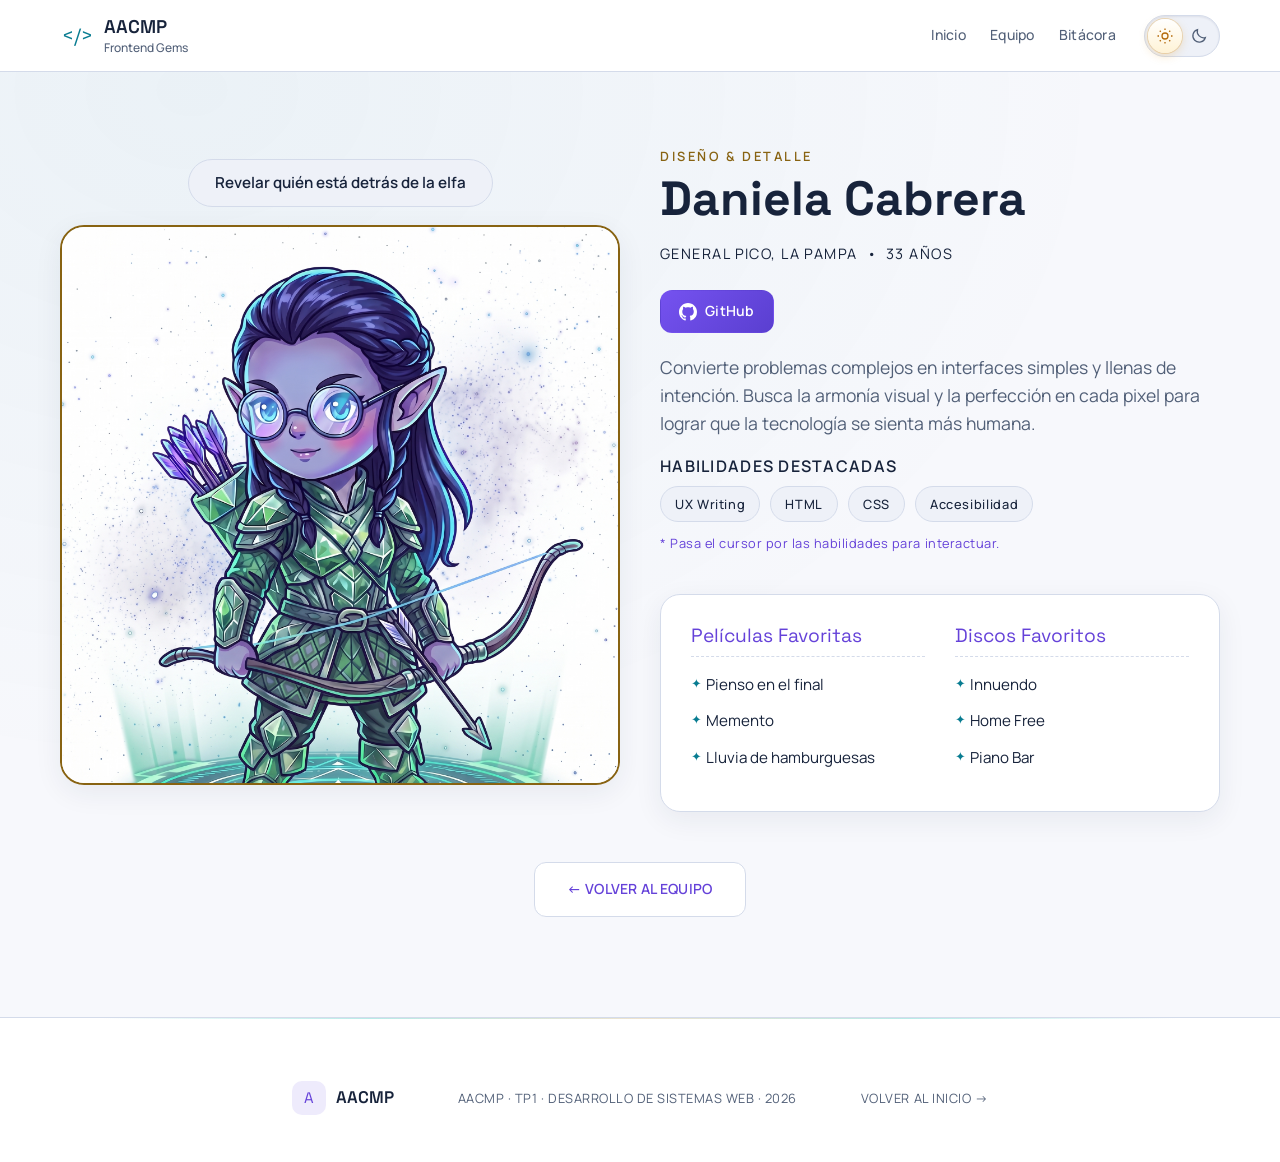
==== daniela.html @ fac73dd3 "Agregado de imágenes para el modo claro y edicion de bitácora" ====
<!doctype html>
<html lang="es">

<head>
  <meta charset="UTF-8">
  <meta name="viewport" content="width=device-width, initial-scale=1.0">
  <meta name="description"
    content="Daniela Cabrera — Diseño &amp; Detalle. Integrante del equipo AACMP. Conocé su perfil, habilidades y trabajos.">
  <title>Daniela Cabrera | Nuestro Equipo</title>
  <link rel="icon" href="img/favicon.svg" type="image/svg+xml">
  <link rel="apple-touch-icon" href="img/apple-touch-icon.png">
  <!-- Google Fonts: Playfair Display (Heading) + Inter (Body/Label) -->
  <link rel="preconnect" href="https://fonts.googleapis.com">
  <link rel="preconnect" href="https://fonts.gstatic.com" crossorigin>
  <link
    href="https://fonts.googleapis.com/css2?family=Manrope:wght@400;500;600;700&family=Space+Grotesk:wght@400;500;600;700&display=swap"
    rel="stylesheet">
  <script src="js/theme.js"></script>
  <link rel="stylesheet" href="css/styles.css">
  <link rel="stylesheet" href="css/guild.css">
  <link rel="stylesheet" href="css/hechizo.css">
</head>

<body data-member="daniela">


  <header class="site-header">
    <a class="brand" href="index.html" aria-label="AACMP, inicio">
      <span class="brand-mark" aria-hidden="true">&lt;/&gt;</span>
      <span class="brand-name">AACMP<small>Frontend Gems</small></span>
    </a>
    <button class="menu-button" type="button" aria-expanded="false" aria-controls="main-nav">
      <span></span><span></span><span></span>
      <span class="sr-only">Abrir menú</span>
    </button>
    <nav id="main-nav" class="main-nav" aria-label="Navegación principal">
      <a href="index.html">Inicio </a>
      <a href="index.html#equipo">Equipo </a>
      <a href="pages/bitacora.html">Bitácora </a>
    </nav>
    <button class="theme-toggle" type="button" aria-label="Modo oscuro" aria-pressed="false"
      title="Cambiar tema claro / oscuro" hidden>
      <span class="theme-thumb" aria-hidden="true"></span>
      <svg class="theme-sun" viewBox="0 0 24 24" fill="none" stroke="currentColor" stroke-width="1.7"
        aria-hidden="true">
        <circle cx="12" cy="12" r="4" />
        <path d="M12 2v2m0 16v2M2 12h2m16 0h2M5 5l1.4 1.4m11.2 11.2L19 19M5 19l1.4-1.4M17.6 6.4L19 5" />
      </svg>
      <svg class="theme-moon" viewBox="0 0 24 24" fill="none" stroke="currentColor" stroke-width="1.7"
        aria-hidden="true">
        <path d="M20.5 14A8.5 8.5 0 0 1 10 3.5 8.5 8.5 0 1 0 20.5 14Z" />
      </svg>
    </button>
  </header>

  <main class="section-shell">
    <div class="section-inner">

      <section class="profile-hero">
        <div class="profile-media">
          <!-- Respaldo si hiciera falta volver atrás: data-real="img/gema-daniela.svg" -->
          <button class="reveal-button" type="button" aria-pressed="false" data-real="img/daniela-real.jpg"
            data-alt-real="Foto de perfil de Daniela Cabrera" data-volver="Volver a la elfa"
            data-acorde="440.00,523.25,659.25,880.00">
            <span class="reveal-text">Revelar<span class="reveal-largo"> quién está detrás de la elfa</span></span>
          </button>
          <div class="profile-img-container" id="profile-img">
            <img src="img/daniela.jpg" data-src-light="img/daniela.jpg" data-src-dark="img/danielaDark.jpg"
              alt="Avatar ilustrado de Daniela Cabrera">
          </div>
        </div>

        <div class="profile-details">
          <div class="profile-header">
            <p class="profile-role-label">Diseño &amp; detalle</p>
            <h1>Daniela Cabrera</h1>
            <p class="profile-meta"> General Pico, La Pampa &nbsp;•&nbsp; 33 años</p>
            <a href="https://github.com/Dancay5071" target="_blank" rel="noopener noreferrer" class="btn-github"
              id="github-daniela" aria-label="GitHub de Daniela Cabrera">
              <svg viewBox="0 0 24 24" width="18" height="18" fill="currentColor" aria-hidden="true">
                <path
                  d="M12 0C5.37 0 0 5.37 0 12c0 5.31 3.435 9.795 8.205 11.385.6.105.825-.255.825-.57 0-.285-.015-1.23-.015-2.235-3.015.555-3.795-.735-4.035-1.41-.135-.345-.72-1.41-1.23-1.695-.42-.225-1.02-.78-.015-.795.945-.015 1.62.87 1.845 1.23 1.08 1.815 2.805 1.305 3.495.99.105-.78.42-1.305.765-1.605-2.67-.3-5.46-1.335-5.46-5.925 0-1.305.465-2.385 1.23-3.225-.12-.3-.54-1.53.12-3.18 0 0 1.005-.315 3.3 1.23.96-.27 1.98-.405 3-.405s2.04.135 3 .405c2.295-1.56 3.3-1.23 3.3-1.23.66 1.65.24 2.88.12 3.18.765.84 1.23 1.905 1.23 3.225 0 4.605-2.805 5.625-5.475 5.925.435.375.81 1.095.81 2.22 0 1.605-.015 2.895-.015 3.3 0 .315.225.69.825.57A12.02 12.02 0 0024 12c0-6.63-5.37-12-12-12z" />
              </svg>
              <span>GitHub</span>
            </a>
          </div>

          <p class="profile-bio">
            Convierte problemas complejos en interfaces simples y llenas de intención. Busca la armonía visual y la
            perfección en cada pixel para lograr que la tecnología se sienta más humana.
          </p>

          <div>
            <h2 class="skills-heading">Habilidades Destacadas</h2>
            <div class="profile-skills" id="skills-container">
              <!-- Requisito: 4 habilidades -->
              <span data-hue="0">UX Writing</span>
              <span data-hue="60">HTML</span>
              <span data-hue="150">CSS</span>
              <span data-hue="220">Accesibilidad</span>
            </div>
            <p class="skills-hint">* Pasa el cursor por las habilidades para interactuar.</p>
          </div>

          <div class="profile-favorites">
            <div class="fav-list">
              <h2>Películas Favoritas</h2>
              <ul>
                <li>Pienso en el final</li>
                <li>Memento</li>
                <li>Lluvia de hamburguesas</li>
              </ul>
            </div>
            <div class="fav-list">
              <h2>Discos Favoritos</h2>
              <ul>
                <li>Innuendo</li>
                <li>Home Free</li>
                <li>Piano Bar</li>
              </ul>
            </div>
          </div>

        </div>
      </section>

      <div class="back-btn-container">
        <a href="index.html#equipo" class="btn-stone">← Volver al Equipo</a>
      </div>

    </div>
  </main>

  <footer class="site-footer site-footer--profile">
    <a class="brand" href="index.html" aria-label="AACMP, inicio">
      <span class="brand-mark">A</span> AACMP
    </a>
    <p>AACMP · TP1 · Desarrollo de Sistemas Web · 2026</p>
    <a href="index.html" id="link-volver-inicio">Volver al inicio →</a>
  </footer>

  <!-- Interacción JS: Cambia el tono de la imagen al pasar por las habilidades -->
  <script src="js/main.js"></script>
  <script src="js/hechizo.js"></script>
  <script>
    document.addEventListener('DOMContentLoaded', () => {
      const skills = document.querySelectorAll('#skills-container span');
      const img = document.querySelector('#profile-img img');

      skills.forEach(skill => {
        skill.addEventListener('mouseenter', () => {
          const hue = skill.getAttribute('data-hue');
          img.style.filter = `hue-rotate(${hue}deg) saturate(140%) contrast(110%)`;
        });

        skill.addEventListener('mouseleave', () => {
          img.style.filter = 'hue-rotate(0deg) saturate(100%) contrast(100%)';
        });
      });
    });
  </script>
</body>

</html>
---- css/styles.css ----
/* AACMP — Acuarela Botánica Minimalista */


:root {
  /* Papel y tinta */
  --paper: #FDFAF5;
  --paper-warm: #FAF5EC;
  --paper-tinted: #F5EFE0;
  --ink: #3A3028;
  --ink-mid: #5C4A2A;
  --ink-light: #8C7A5A;
  --ink-faint: #9A8968;

  /* Verdes naturales */
  --sage: #87A878;
  --sage-light: #B4CCA8;
  --sage-pale: #DAE8D2;
  --moss: #6B8E6B;
  --moss-dark: #4A6741;
  --meadow: #C8DFC0;

  /* Tierra y calidez */
  --ochre: #C4A05C;
  --ochre-light: #E0C88C;
  --ochre-pale: #F0E0B4;
  --sepia: #8C5C3C;
  --umber: #6E4830;

  /* Acentos */
  --cerulean: #A8C4D4;
  --cerulean-pale: #D4E8F0;
  --blush: #D4A8A0;
  --blush-pale: #F0D8D4;
  --lavender: #C4B8D8;

  /* Tipografías */
  --font-display: 'Space Grotesk', system-ui, sans-serif;
  --font-heading: 'Space Grotesk', system-ui, sans-serif;
  --font-body: 'Manrope', system-ui, sans-serif;
  --font-label: 'Manrope', system-ui, sans-serif;

  /* Espaciado */
  --space-xs: 8px;
  --space-sm: 16px;
  --space-md: 32px;
  --space-lg: 64px;
  --space-xl: 100px;
  --space-2xl: 140px;
}


*,
*::before,
*::after {
  box-sizing: border-box;
}

html {
  scroll-behavior: smooth;
}

body {
  margin: 0;
  overflow-x: hidden;
  background: var(--paper);
  color: var(--ink);
  font-family: var(--font-body);
  font-size: 1.15rem;
  line-height: 1.75;
}

a {
  color: inherit;
  text-decoration: none;
}

button {
  font: inherit;
  cursor: pointer;
  border: none;
  background: none;
}

img {
  max-width: 100%;
  display: block;
}

h1,
h2,
h3 {
  margin: 0;
  line-height: 1.15;
}

h1 {
  font-family: var(--font-display);
}

h2,
h3 {
  font-family: var(--font-heading);
}

.sr-only {
  position: absolute;
  width: 1px;
  height: 1px;
  overflow: hidden;
  clip: rect(0, 0, 0, 0);
}

/*  FONDO — Papel texturizado con lavados de acuarela */

/* Textura de papel mediante filtro SVG */
.paper-texture {
  position: fixed;
  inset: 0;
  z-index: -3;
  pointer-events: none;
  background: var(--paper);
}

.paper-texture::after {
  content: '';
  position: absolute;
  inset: 0;
  background-image: url("data:image/svg+xml,%3Csvg xmlns='http://www.w3.org/2000/svg' width='400' height='400'%3E%3Cfilter id='paper'%3E%3CfeTurbulence type='fractalNoise' baseFrequency='0.9' numOctaves='4' stitchTiles='stitch'/%3E%3CfeColorMatrix type='saturate' values='0'/%3E%3CfeBlend in='SourceGraphic' mode='multiply'/%3E%3C/filter%3E%3Crect width='400' height='400' filter='url(%23paper)' opacity='0.038'/%3E%3C/svg%3E");
  opacity: 1;
}

/* Lavados de acuarela ambiental */
body::before {
  content: '';
  position: fixed;
  inset: 0;
  z-index: -2;
  pointer-events: none;
  background:
    radial-gradient(ellipse 70% 55% at 15% 10%, rgba(135, 168, 120, .10) 0%, transparent 65%),
    radial-gradient(ellipse 50% 40% at 85% 15%, rgba(168, 196, 212, .08) 0%, transparent 60%),
    radial-gradient(ellipse 60% 45% at 50% 100%, rgba(196, 160, 92, .08) 0%, transparent 55%),
    radial-gradient(ellipse 35% 30% at 5% 70%, rgba(135, 168, 120, .06) 0%, transparent 70%),
    radial-gradient(ellipse 40% 30% at 95% 65%, rgba(212, 168, 160, .06) 0%, transparent 65%);
  animation: ambientWash 18s ease-in-out infinite alternate;
}

@keyframes ambientWash {
  0% {
    opacity: .7;
    transform: scale(1);
  }

  100% {
    opacity: 1;
    transform: scale(1.04) translateX(8px);
  }
}

/*HOJAS FLOTANTES — Delicadas, como viento suave */
.leaf-container {
  position: fixed;
  inset: 0;
  pointer-events: none;
  z-index: 2;
  overflow: hidden;
}

.leaf {
  position: absolute;
  top: -30px;
  opacity: 0;
  animation: gentleLeafFall linear infinite;
  will-change: transform, opacity;
}

/* Forma de hoja con clip-path y colores acuarela */
.leaf::before {
  content: '';
  display: block;
  border-radius: 50% 0 50% 0;
}

.leaf:nth-child(1) {
  left: 4%;
  width: 11px;
  height: 15px;
  animation-duration: 10s;
  animation-delay: 0s;
}

.leaf:nth-child(2) {
  left: 13%;
  width: 8px;
  height: 12px;
  animation-duration: 14s;
  animation-delay: 2s;
}

.leaf:nth-child(3) {
  left: 24%;
  width: 13px;
  height: 18px;
  animation-duration: 9s;
  animation-delay: 5s;
}

.leaf:nth-child(4) {
  left: 35%;
  width: 7px;
  height: 10px;
  animation-duration: 12s;
  animation-delay: 1s;
}

.leaf:nth-child(5) {
  left: 47%;
  width: 10px;
  height: 14px;
  animation-duration: 11s;
  animation-delay: 3.5s;
}

.leaf:nth-child(6) {
  left: 58%;
  width: 9px;
  height: 13px;
  animation-duration: 13s;
  animation-delay: 7s;
}

.leaf:nth-child(7) {
  left: 68%;
  width: 12px;
  height: 17px;
  animation-duration: 8.5s;
  animation-delay: 0.5s;
}

.leaf:nth-child(8) {
  left: 77%;
  width: 7px;
  height: 11px;
  animation-duration: 15s;
  animation-delay: 4s;
}

.leaf:nth-child(9) {
  left: 85%;
  width: 11px;
  height: 15px;
  animation-duration: 10.5s;
  animation-delay: 6s;
}

.leaf:nth-child(10) {
  left: 92%;
  width: 8px;
  height: 12px;
  animation-duration: 12.5s;
  animation-delay: 2.5s;
}

.leaf:nth-child(11) {
  left: 20%;
  width: 9px;
  height: 14px;
  animation-duration: 9.5s;
  animation-delay: 8s;
}

.leaf:nth-child(12) {
  left: 63%;
  width: 6px;
  height: 9px;
  animation-duration: 16s;
  animation-delay: 3s;
}

/* Colores translúcidos de acuarela por hijo */
.leaf:nth-child(odd) {
  background: rgba(135, 168, 120, .55);
  border-radius: 50% 0 50% 0;
}

.leaf:nth-child(even) {
  background: rgba(107, 142, 107, .45);
  border-radius: 0 50% 0 50%;
}

.leaf:nth-child(3n) {
  background: rgba(196, 160, 92, .45);
}

.leaf:nth-child(4n) {
  background: rgba(135, 168, 120, .65);
}

@keyframes gentleLeafFall {
  0% {
    top: -30px;
    opacity: 0;
    transform: rotate(0deg) translateX(0px);
  }

  8% {
    opacity: .75;
  }

  88% {
    opacity: .45;
  }

  100% {
    top: 110vh;
    opacity: 0;
    transform: rotate(420deg) translateX(55px);
  }
}

/* HEADER — Tinta fina sobre papel, sin fondo*/
.site-header {
  height: 80px;
  display: flex;
  align-items: center;
  justify-content: space-between;
  padding: 0 clamp(24px, 6vw, 80px);
  position: sticky;
  top: 0;
  z-index: 100;
  background: rgba(253, 250, 245, .88);
  backdrop-filter: blur(20px);
  -webkit-backdrop-filter: blur(20px);
  border-bottom: 1px solid rgba(135, 168, 120, .15);
}

/* Ramita decorativa en el borde superior */
.site-header::before {
  content: '';
  position: absolute;
  bottom: 0;
  left: 5%;
  right: 5%;
  height: 1px;
  background: linear-gradient(90deg, transparent, rgba(135, 168, 120, .3), rgba(196, 160, 92, .25), rgba(135, 168, 120, .3), transparent);
}

.brand {
  display: flex;
  align-items: center;
  gap: 10px;
  font-family: var(--font-heading);
  font-weight: 600;
  font-style: italic;
  font-size: 1.3rem;
  letter-spacing: .06em;
  color: var(--ink);
}

.brand-mark {
  display: grid;
  place-items: center;
  width: 34px;
  height: 34px;
  background: var(--sage);
  color: var(--paper);
  font-family: var(--font-display);
  font-style: italic;
  font-size: .95rem;
  font-weight: 400;
  /* Forma orgánica de sello acuarela */
  border-radius: 58% 42% 62% 38% / 52% 46% 54% 48%;
  box-shadow: 0 2px 12px rgba(135, 168, 120, .35);
  transition: border-radius .5s ease;
}

.brand-mark:hover {
  border-radius: 42% 58% 38% 62% / 46% 52% 48% 54%;
}

.main-nav {
  display: flex;
  gap: 32px;
  font-family: var(--font-label);
  font-size: .8rem;
  font-weight: 500;
  letter-spacing: .12em;
}

.main-nav a {
  position: relative;
  color: var(--ink-light);
  transition: color .3s;
}

.main-nav a::after {
  content: '';
  position: absolute;
  left: 0;
  right: 100%;
  bottom: -4px;
  height: 1.5px;
  background: var(--sage);
  transition: right .35s ease;
  border-radius: 2px;
}

.main-nav a:hover,
.main-nav a.active {
  color: var(--moss);
}

.main-nav a:hover::after,
.main-nav a.active::after {
  right: 0;
}

.menu-button {
  display: none;
  padding: 8px;
}

.menu-button span:not(.sr-only) {
  display: block;
  width: 22px;
  height: 1.5px;
  background: var(--ink-mid);
  margin: 5px 0;
  border-radius: 2px;
  transition: .3s;
}

/* Layout  */
.section-shell {
  width: min(1160px, calc(100% - 40px));
  margin-inline: auto;
}

.label-tag {
  font-family: var(--font-label);
  font-size: .7rem;
  font-weight: 500;
  letter-spacing: .22em;
  text-transform: uppercase;
  color: var(--sage);
  display: inline-block;
  margin-bottom: var(--space-sm);
}

.eyebrow {
  font-family: var(--font-label);
  font-size: .7rem;
  font-weight: 500;
  letter-spacing: .22em;
  text-transform: uppercase;
  color: var(--ink-faint);
}

/*BOTONES — Formas orgánicas pintadas en acuarela */
.button {
  display: inline-flex;
  align-items: center;
  justify-content: center;
  gap: .5em;
  height: 52px;
  padding: 0 34px;
  font-family: var(--font-label);
  font-size: .78rem;
  font-weight: 600;
  letter-spacing: .14em;
  text-transform: uppercase;
  border: none;
  cursor: pointer;
  position: relative;
  transition: transform .3s cubic-bezier(.34, 1.56, .64, 1), box-shadow .3s, border-radius .5s ease;
}

.button:hover {
  transform: translateY(-3px) scale(1.02);
}

/* Botón primario: piedra de río en sage green */
.button.primary {
  background: var(--sage);
  color: var(--paper);
  /* Forma de piedra de río */
  border-radius: 62% 38% 55% 45% / 55% 48% 52% 45%;
  box-shadow: 0 4px 20px rgba(135, 168, 120, .40), 0 1px 6px rgba(107, 142, 107, .25);
  animation: stoneDrift 6s ease-in-out infinite alternate;
}

.button.primary:hover {
  background: var(--moss);
  border-radius: 45% 55% 42% 58% / 48% 55% 45% 52%;
  box-shadow: 0 8px 28px rgba(135, 168, 120, .50);
  animation: none;
}

@keyframes stoneDrift {
  0% {
    border-radius: 62% 38% 55% 45% / 55% 48% 52% 45%;
  }

  100% {
    border-radius: 48% 52% 60% 40% / 45% 55% 48% 52%;
  }
}

/* Botón ghost: contorno de hoja en tinta */
.button.ghost {
  background: transparent;
  color: var(--ink-mid);
  border: 1.5px solid rgba(135, 168, 120, .55);
  border-radius: 38% 62% 45% 55% / 45% 52% 48% 55%;
  transition: background .3s, border-color .3s, transform .3s, border-radius .5s;
}

.button.ghost:hover {
  background: rgba(135, 168, 120, .08);
  border-color: var(--sage);
  border-radius: 62% 38% 55% 45% / 55% 48% 52% 45%;
}

/* Botón light: calidez pergamino */
.button.light {
  background: rgba(196, 160, 92, .12);
  color: var(--ink-mid);
  border: 1.5px solid rgba(196, 160, 92, .4);
  border-radius: 55% 45% 62% 38% / 48% 55% 45% 52%;
}

.button.light:hover {
  background: rgba(196, 160, 92, .22);
  border-color: var(--ochre);
  border-radius: 42% 58% 48% 52% / 55% 42% 58% 45%;
}

/* HERO — Pergamino + Orbe de Piedra*/
.hero {
  min-height: 680px;
  display: grid;
  grid-template-columns: 1.1fr 0.9fr;
  align-items: center;
  gap: 70px;
  padding-block: 80px var(--space-xl);
  position: relative;
}

/* Lavado de luz natural en el fondo del hero */
.hero::after {
  content: '';
  position: absolute;
  bottom: 0;
  left: -80px;
  right: -80px;
  height: 200px;
  background:
    radial-gradient(ellipse 90% 80% at 50% 100%, rgba(135, 168, 120, .14) 0%, rgba(200, 223, 192, .08) 50%, transparent 70%),
    radial-gradient(ellipse 60% 40% at 20% 100%, rgba(107, 142, 107, .10) 0%, transparent 60%),
    radial-gradient(ellipse 50% 35% at 80% 100%, rgba(135, 168, 120, .08) 0%, transparent 55%);
  pointer-events: none;
}

/* LADO IZQUIERDO: PERGAMINO ANTIGUO */
.hero-scroll {
  position: relative;
  z-index: 2;
  display: flex;
  flex-direction: column;
  gap: 36px;
}

/* Mancha de Acuarela — Fondo del cartel */
.scroll-body {
  position: relative;
  background:
    radial-gradient(ellipse 80% 90% at 40% 30%, rgba(255, 252, 245, 0.95) 0%, transparent 70%),
    radial-gradient(ellipse 70% 70% at 80% 80%, rgba(220, 235, 215, 0.6) 0%, transparent 60%),
    radial-gradient(ellipse 60% 70% at 10% 80%, rgba(245, 235, 215, 0.6) 0%, transparent 70%),
    rgba(250, 246, 238, 0.9);
  border-radius: 12px 40px 16px 50px / 40px 12px 50px 16px;
  padding: 56px 52px 60px;
  box-shadow:
    0 10px 40px rgba(135, 168, 120, 0.15),
    inset 0 0 60px rgba(196, 160, 92, 0.08);
  border: 1px solid rgba(135, 168, 120, 0.2);
  backdrop-filter: blur(8px);
}

/* Ocultar bordes de pergamino rígidos para un estilo más orgánico */
.scroll-curl {
  display: none;
}

/* Textura suave de papel, sin líneas marcadas */
.scroll-body::before {
  content: '';
  position: absolute;
  inset: 0;
  border-radius: inherit;
  box-shadow: inset 0 0 0 1px rgba(255, 255, 255, 0.6);
  pointer-events: none;
}

/* Lavado de acuarela interior */
.scroll-body::after {
  content: '';
  position: absolute;
  inset: 0;
  background:
    radial-gradient(ellipse 40% 40% at 10% 15%, rgba(135, 168, 120, .07) 0%, transparent 60%),
    radial-gradient(ellipse 30% 30% at 90% 85%, rgba(196, 160, 92, .06) 0%, transparent 55%);
  border-radius: inherit;
  pointer-events: none;
}

.scroll-content {
  position: relative;
  z-index: 1;
}

/* Eyebrow sobre el título */
.hero-scroll .eyebrow {
  font-family: var(--font-label);
  font-size: .66rem;
  font-weight: 600;
  letter-spacing: .30em;
  text-transform: uppercase;
  color: var(--ochre);
  opacity: .85;
  display: block;
  margin-bottom: 22px;
}

/* Título en Playfair Display Italic */
h1.hero-title {
  font-size: clamp(2.6rem, 5.5vw, 5.2rem);
  font-style: italic;
  font-weight: 400;
  letter-spacing: -.02em;
  line-height: 1.08;
  color: var(--ink);
  margin-bottom: 22px;
}

/* Efecto de trazado de pincel (CSS mask/clip-path) */
.brush-reveal {
  display: inline-block;
  clip-path: polygon(0 0, 0 0, -10% 100%, -10% 100%);
  animation: brushRevealAnim 2.2s cubic-bezier(0.4, 0, 0.2, 1) forwards;
}

.brush-reveal.delay {
  animation-delay: 2s;
}

@keyframes brushRevealAnim {
  0% {
    clip-path: polygon(0 0, 0 0, -15% 100%, -15% 100%);
  }

  100% {
    clip-path: polygon(0 0, 115% 0, 115% 100%, -15% 100%);
  }
}

.hero-title-em {
  display: block;
  font-style: italic;
  font-weight: 600;
  /* Degradado acuarela en el texto */
  background: linear-gradient(135deg,
      #6B8E5A 0%,
      #87A878 35%,
      #9BBB8C 55%,
      #C4A05C 80%,
      #A0885A 100%);
  -webkit-background-clip: text;
  -webkit-text-fill-color: transparent;
  background-clip: text;
  filter: drop-shadow(0 1px 4px rgba(135, 168, 120, .18));
}

.hero-lead {
  max-width: 480px;
  font-size: 1.12rem;
  color: var(--ink-mid);
  font-style: italic;
  margin: 0 0 36px;
  line-height: 1.88;
  opacity: .88;
}

/*BOTONES ORGÁNICOS DEL PERGAMINO*/
.hero-actions {
  display: flex;
  gap: 16px;
  flex-wrap: wrap;
}

/* Botón hoja — Acuarela */
.btn-leaf {
  display: inline-flex;
  align-items: center;
  justify-content: center;
  padding: 14px 32px;
  font-family: var(--font-label);
  font-size: .76rem;
  font-weight: 600;
  letter-spacing: .14em;
  text-transform: uppercase;
  color: var(--paper);
  background: linear-gradient(135deg, rgba(135, 168, 120, 0.9), rgba(107, 142, 107, 0.95));
  border-radius: 8px 24px 10px 20px / 20px 10px 24px 8px;
  border: none;
  cursor: pointer;
  position: relative;
  overflow: hidden;
  box-shadow: 0 8px 24px rgba(107, 142, 107, 0.25);
  transition: transform .3s ease, box-shadow .3s ease, border-radius .5s ease;
  text-decoration: none;
}

.btn-leaf:hover {
  transform: translateY(-3px) scale(1.02);
  box-shadow: 0 12px 32px rgba(107, 142, 107, 0.4);
  border-radius: 20px 10px 24px 8px / 8px 24px 10px 20px;
}

/* Botón Secundario — Trazo de Acuarela */
.btn-stone {
  display: inline-flex;
  align-items: center;
  justify-content: center;
  padding: 14px 32px;
  font-family: var(--font-label);
  font-size: .76rem;
  font-weight: 600;
  letter-spacing: .14em;
  text-transform: uppercase;
  color: var(--sage);
  background: rgba(255, 255, 255, 0.6);
  border-radius: 24px 10px 20px 8px / 10px 24px 8px 20px;
  border: 1px solid rgba(135, 168, 120, 0.4);
  cursor: pointer;
  position: relative;
  overflow: hidden;
  backdrop-filter: blur(4px);
  box-shadow: 0 4px 16px rgba(135, 168, 120, 0.1);
  transition: transform .3s ease, box-shadow .3s ease, background .3s ease, border-radius .5s ease;
  text-decoration: none;
}

.btn-stone:hover {
  transform: translateY(-3px) scale(1.02);
  background: rgba(255, 255, 255, 0.9);
  box-shadow: 0 8px 24px rgba(135, 168, 120, 0.2);
  border-radius: 10px 24px 8px 20px / 24px 10px 20px 8px;
}


/* Stats: Medallones de acuarela etérea*/
.hero-stats {
  display: flex;
  gap: var(--space-sm);
  flex-wrap: wrap;
}

.stat-leaf {
  display: flex;
  flex-direction: column;
  align-items: center;
  padding: 18px 24px 14px;
  position: relative;
  background:
    radial-gradient(circle at 50% 0%, rgba(78, 205, 196, .18) 0%, transparent 70%),
    rgba(253, 250, 245, .85);
  border-radius: 56% 44% 35% 65% / 65% 38% 62% 35%;
  border: 1px solid rgba(78, 205, 196, .30);
  box-shadow: 0 4px 16px rgba(78, 205, 196, .15);
  backdrop-filter: blur(8px);
  transition: background .35s, transform .35s, box-shadow .35s;
}

.stat-leaf:nth-child(2) {
  background:
    radial-gradient(circle at 50% 0%, rgba(196, 160, 92, .18) 0%, transparent 70%),
    rgba(253, 250, 245, .85);
  border-color: rgba(196, 160, 92, .35);
  box-shadow: 0 4px 16px rgba(196, 160, 92, .15);
  border-radius: 44% 56% 65% 35% / 35% 65% 38% 62%;
}

.stat-leaf:nth-child(3) {
  background:
    radial-gradient(circle at 50% 0%, rgba(160, 100, 220, .16) 0%, transparent 70%),
    rgba(253, 250, 245, .85);
  border-color: rgba(160, 100, 220, .30);
  box-shadow: 0 4px 16px rgba(160, 100, 220, .15);
  border-radius: 65% 35% 50% 50% / 50% 62% 38% 50%;
}

.stat-leaf:hover {
  transform: translateY(-4px) rotate(-3deg) scale(1.06);
  box-shadow: 0 8px 24px rgba(78, 205, 196, .25);
}

.stat-leaf strong {
  font-family: var(--font-display);
  font-style: italic;
  font-size: 2.3rem;
  font-weight: 400;
  line-height: 1;
  color: var(--ink);
}

.stat-leaf span {
  font-family: var(--font-label);
  font-size: .62rem;
  letter-spacing: .18em;
  text-transform: uppercase;
  color: var(--ink-light);
  margin-top: 4px;
}

/* LADO DERECHO: ORBE DE PIEDRA MÍSTICA*/
.hero-orb {
  height: 540px;
  position: relative;
  display: grid;
  place-items: center;
}

/* Aureola de luz ambiental detrás del orbe */
.orb-aura {
  position: absolute;
  inset: 20px;
  border-radius: 50%;
  background:
    radial-gradient(circle at 40% 35%, rgba(135, 168, 120, .22) 0%, transparent 50%),
    radial-gradient(circle at 65% 65%, rgba(196, 160, 92, .16) 0%, transparent 55%),
    radial-gradient(circle at 50% 50%, rgba(107, 142, 107, .12) 0%, transparent 70%);
  filter: blur(30px);
  animation: auraBreath 7s ease-in-out infinite alternate;
  z-index: 0;
}

@keyframes auraBreath {
  0% {
    transform: scale(1);
    opacity: .7;
  }

  100% {
    transform: scale(1.12);
    opacity: 1;
  }
}

/* Contenedor del vórtice (hojas que giran alrededor del orbe) */
.orb-vortex {
  position: absolute;
  inset: 0;
  border-radius: 50%;
  z-index: 1;
  animation: vortexSpin 18s linear infinite;
}

@keyframes vortexSpin {
  from {
    transform: rotate(0deg);
  }

  to {
    transform: rotate(360deg);
  }
}

/* Hojas del vórtice */
.vortex-leaf {
  position: absolute;
  border-radius: 50% 0 50% 0;
  transform-origin: center center;
  animation: leafOrbit linear infinite;
  will-change: transform, opacity;
}

.vortex-leaf::before {
  content: '';
  position: absolute;
  inset: 0;
  background: inherit;
  border-radius: inherit;
  filter: blur(0.5px);
}

/* Nervio de la hoja */
.vortex-leaf::after {
  content: '';
  position: absolute;
  top: 50%;
  left: 15%;
  width: 72%;
  height: 1px;
  background: rgba(255, 255, 255, .25);
  transform: rotate(12deg) translateY(-50%);
  border-radius: 2px;
}

/* Posiciones orbitales y tamaños de las 12 hojas del vórtice */
.vl-1 {
  width: 16px;
  height: 22px;
  top: 5%;
  left: 48%;
  background: rgba(107, 142, 107, .80);
  border-radius: 50% 0 50% 0;
  animation-duration: 3.2s;
  animation-delay: 0s;
  opacity: .88;
}

.vl-2 {
  width: 11px;
  height: 16px;
  top: 12%;
  left: 78%;
  background: rgba(135, 168, 120, .75);
  border-radius: 0 50% 0 50%;
  animation-duration: 4.1s;
  animation-delay: .5s;
  opacity: .80;
}

.vl-3 {
  width: 18px;
  height: 24px;
  top: 32%;
  left: 92%;
  background: rgba(180, 150, 60, .70);
  border-radius: 50% 0 50% 0;
  animation-duration: 3.7s;
  animation-delay: 1.2s;
  opacity: .82;
}

.vl-4 {
  width: 13px;
  height: 19px;
  top: 60%;
  left: 88%;
  background: rgba(107, 142, 107, .78);
  border-radius: 0 50% 0 50%;
  animation-duration: 4.5s;
  animation-delay: .8s;
  opacity: .85;
}

.vl-5 {
  width: 15px;
  height: 20px;
  top: 82%;
  left: 70%;
  background: rgba(135, 168, 120, .72);
  border-radius: 50% 0 50% 0;
  animation-duration: 3.5s;
  animation-delay: 2.0s;
  opacity: .78;
}

.vl-6 {
  width: 20px;
  height: 26px;
  top: 90%;
  left: 42%;
  background: rgba(196, 160, 92, .65);
  border-radius: 0 50% 0 50%;
  animation-duration: 4.8s;
  animation-delay: 1.5s;
  opacity: .80;
}

.vl-7 {
  width: 12px;
  height: 17px;
  top: 80%;
  left: 15%;
  background: rgba(107, 142, 107, .75);
  border-radius: 50% 0 50% 0;
  animation-duration: 3.9s;
  animation-delay: 2.8s;
  opacity: .82;
}

.vl-8 {
  width: 17px;
  height: 23px;
  top: 60%;
  left: 5%;
  background: rgba(135, 168, 120, .80);
  border-radius: 0 50% 0 50%;
  animation-duration: 4.3s;
  animation-delay: .3s;
  opacity: .88;
}

.vl-9 {
  width: 10px;
  height: 14px;
  top: 35%;
  left: 8%;
  background: rgba(180, 150, 60, .68);
  border-radius: 50% 0 50% 0;
  animation-duration: 3.1s;
  animation-delay: 1.8s;
  opacity: .75;
}

.vl-10 {
  width: 14px;
  height: 20px;
  top: 15%;
  left: 20%;
  background: rgba(107, 142, 107, .72);
  border-radius: 0 50% 0 50%;
  animation-duration: 4.6s;
  animation-delay: 3.2s;
  opacity: .80;
}

.vl-11 {
  width: 19px;
  height: 25px;
  top: 5%;
  left: 62%;
  background: rgba(135, 168, 120, .78);
  border-radius: 50% 0 50% 0;
  animation-duration: 3.4s;
  animation-delay: 0.7s;
  opacity: .85;
}

.vl-12 {
  width: 11px;
  height: 15px;
  top: 48%;
  left: 96%;
  background: rgba(160, 120, 50, .65);
  border-radius: 0 50% 0 50%;
  animation-duration: 5.0s;
  animation-delay: 2.5s;
  opacity: .72;
}

@keyframes leafOrbit {

  0%,
  100% {
    transform: rotate(0deg) translateY(-3px) scale(1);
  }

  25% {
    transform: rotate(8deg) translateY(-6px) scale(1.05);
  }

  50% {
    transform: rotate(-4deg) translateY(-2px) scale(.96);
  }

  75% {
    transform: rotate(6deg) translateY(-8px) scale(1.02);
  }
}

/* Contenedor de luciérnagas */
.orb-fireflies {
  position: absolute;
  inset: -20px;
  z-index: 3;
  animation: fireflySpin 28s linear infinite reverse;
}

@keyframes fireflySpin {
  from {
    transform: rotate(0deg);
  }

  to {
    transform: rotate(360deg);
  }
}

/* Luciérnaga individual */
.firefly {
  position: absolute;
  width: 5px;
  height: 5px;
  border-radius: 50%;
  background: rgba(255, 220, 80, .95);
  box-shadow:
    0 0 4px 2px rgba(255, 220, 80, .80),
    0 0 10px 4px rgba(255, 200, 50, .45),
    0 0 20px 6px rgba(255, 180, 0, .20);
  animation: fireflyPulse ease-in-out infinite;
}

.ff-1 {
  top: 10%;
  left: 50%;
  width: 6px;
  height: 6px;
  animation-duration: 2.2s;
  animation-delay: 0s;
}

.ff-2 {
  top: 25%;
  left: 82%;
  width: 4px;
  height: 4px;
  animation-duration: 3.1s;
  animation-delay: .8s;
}

.ff-3 {
  top: 50%;
  left: 90%;
  width: 5px;
  height: 5px;
  animation-duration: 2.6s;
  animation-delay: 1.5s;
}

.ff-4 {
  top: 75%;
  left: 78%;
  width: 3px;
  height: 3px;
  animation-duration: 3.8s;
  animation-delay: .4s;
}

.ff-5 {
  top: 88%;
  left: 48%;
  width: 6px;
  height: 6px;
  animation-duration: 2.4s;
  animation-delay: 2.0s;
}

.ff-6 {
  top: 78%;
  left: 18%;
  width: 4px;
  height: 4px;
  animation-duration: 3.5s;
  animation-delay: 1.1s;
}

.ff-7 {
  top: 52%;
  left: 8%;
  width: 5px;
  height: 5px;
  animation-duration: 2.9s;
  animation-delay: 2.6s;
}

.ff-8 {
  top: 28%;
  left: 18%;
  width: 3px;
  height: 3px;
  animation-duration: 4.0s;
  animation-delay: .2s;
}

.ff-9 {
  top: 12%;
  left: 35%;
  width: 4px;
  height: 4px;
  animation-duration: 2.7s;
  animation-delay: 1.8s;
}

.ff-10 {
  top: 38%;
  left: 88%;
  width: 5px;
  height: 5px;
  animation-duration: 3.3s;
  animation-delay: 3.0s;
}

@keyframes fireflyPulse {

  0%,
  100% {
    opacity: .25;
    transform: scale(.85);
  }

  50% {
    opacity: 1;
    transform: scale(1.25);
  }
}

/*LA PIEDRA MÍSTICA*/
.stone-orb {
  width: 240px;
  height: 240px;
  position: relative;
  z-index: 2;
  /* Textura de piedra en acuarela */
  background:
    radial-gradient(ellipse 55% 50% at 35% 30%, rgba(200, 195, 185, .95) 0%, transparent 50%),
    radial-gradient(ellipse 45% 40% at 70% 70%, rgba(140, 130, 120, .80) 0%, transparent 55%),
    radial-gradient(circle at 50% 50%, rgba(165, 158, 148, 1) 0%, rgba(130, 122, 112, 1) 50%, rgba(100, 92, 82, 1) 100%);
  /* Forma orgánica de piedra (asimétrica) */
  border-radius: 58% 42% 55% 45% / 52% 48% 60% 40%;
  /* Sombra y luz del orbe */
  box-shadow:
    0 0 0 3px rgba(200, 195, 185, .25),
    0 0 30px 8px rgba(135, 168, 120, .25),
    0 0 60px 20px rgba(107, 142, 107, .15),
    0 8px 40px 0 rgba(60, 50, 40, .30),
    inset -15px -15px 35px rgba(60, 50, 40, .45),
    inset 8px 8px 20px rgba(255, 252, 245, .15);
  animation: stoneFloat 8s ease-in-out infinite;
}

@keyframes stoneFloat {

  0%,
  100% {
    transform: translateY(0px) rotate(-1.5deg);
    border-radius: 58% 42% 55% 45% / 52% 48% 60% 40%;
  }

  33% {
    transform: translateY(-10px) rotate(1deg);
    border-radius: 52% 48% 60% 40% / 58% 42% 55% 45%;
  }

  66% {
    transform: translateY(-6px) rotate(-0.5deg);
    border-radius: 60% 40% 52% 48% / 45% 55% 42% 58%;
  }
}

/* Musgo sobre la piedra (manchas acuarela) */
.stone-moss {
  position: absolute;
  border-radius: 50%;
  pointer-events: none;
  opacity: 0;
  animation: mossAppear 1.5s ease-out forwards;
}

.stone-moss-1 {
  width: 55px;
  height: 35px;
  top: 12%;
  left: 8%;
  background: radial-gradient(ellipse, rgba(107, 142, 107, .55) 0%, rgba(107, 142, 107, .20) 60%, transparent 100%);
  animation-delay: .5s;
  transform: rotate(-15deg);
}

.stone-moss-2 {
  width: 40px;
  height: 28px;
  bottom: 18%;
  right: 10%;
  background: radial-gradient(ellipse, rgba(135, 168, 120, .50) 0%, rgba(107, 142, 107, .18) 60%, transparent 100%);
  animation-delay: .9s;
  transform: rotate(20deg);
}

.stone-moss-3 {
  width: 30px;
  height: 20px;
  top: 50%;
  left: 20%;
  background: radial-gradient(ellipse, rgba(87, 120, 87, .45) 0%, transparent 70%);
  animation-delay: 1.2s;
  transform: rotate(-8deg);
}

@keyframes mossAppear {
  from {
    opacity: 0;
  }

  to {
    opacity: 1;
  }
}

/* Grietas decorativas en la piedra */
.stone-crack {
  position: absolute;
  background: rgba(50, 42, 35, .18);
  border-radius: 2px;
  pointer-events: none;
}

.stone-crack-1 {
  width: 1.5px;
  height: 40px;
  top: 22%;
  left: 58%;
  transform: rotate(25deg);
  background: linear-gradient(180deg, transparent, rgba(50, 42, 35, .25), transparent);
}

.stone-crack-2 {
  width: 1px;
  height: 28px;
  top: 55%;
  left: 30%;
  transform: rotate(-15deg);
  background: linear-gradient(180deg, transparent, rgba(50, 42, 35, .20), transparent);
}

/* Letras AACMP talladas en la piedra */
.stone-letters {
  position: absolute;
  top: 50%;
  left: 50%;
  transform: translate(-50%, -50%);
  font-family: var(--font-heading);
  font-style: italic;
  font-weight: 600;
  font-size: 1.35rem;
  letter-spacing: .30em;
  /* Efecto de talla profunda: texto hundido */
  color: transparent;
  text-shadow:
    /* Sombra interior izquierda (oscuro — lado tallado) */
    -1px -1px 0 rgba(40, 32, 25, .70),
    /* Borde inferior derecho (reflejo de luz) */
    1px 1px 0 rgba(230, 210, 180, .45),
    /* Resplandor mágico verde-dorado */
    0 0 8px rgba(135, 168, 120, .90),
    0 0 16px rgba(107, 142, 107, .65),
    0 0 30px rgba(160, 190, 120, .50),
    0 0 50px rgba(107, 142, 107, .30);
  /* Forzamos el color del texto con el truco de outline */
  -webkit-text-stroke: 0.5px rgba(60, 50, 35, .50);
  /* Color base semitransparente (acuarela) */
  paint-order: stroke fill;
  z-index: 4;
  animation: glyphGlow 3.5s ease-in-out infinite alternate;
  user-select: none;
}

/* Hacemos visible el texto con color real */
.stone-letters {
  color: rgba(210, 198, 178, .85);
  text-shadow:
    -1px -1px 1px rgba(40, 32, 25, .80),
    1px 1px 0 rgba(235, 215, 185, .50),
    0 0 6px rgba(135, 168, 120, .95),
    0 0 14px rgba(107, 142, 107, .75),
    0 0 28px rgba(140, 190, 120, .55),
    0 0 50px rgba(107, 142, 107, .30);
}

@keyframes glyphGlow {
  0% {
    text-shadow:
      -1px -1px 1px rgba(40, 32, 25, .80), 1px 1px 0 rgba(235, 215, 185, .50),
      0 0 5px rgba(135, 168, 120, .80), 0 0 12px rgba(107, 142, 107, .60),
      0 0 22px rgba(140, 190, 120, .40), 0 0 40px rgba(107, 142, 107, .20);
  }

  100% {
    text-shadow:
      -1px -1px 1px rgba(40, 32, 25, .80), 1px 1px 0 rgba(235, 215, 185, .50),
      0 0 10px rgba(160, 210, 140, 1), 0 0 22px rgba(107, 142, 107, .90),
      0 0 40px rgba(160, 200, 120, .65), 0 0 70px rgba(107, 142, 107, .40);
  }
}


/* MANIFIESTO — Pergamino de la Sabiduría*/
.manifesto {
  padding-block: var(--space-xl) 90px;
  display: grid;
  grid-template-columns: 220px 1fr;
  gap: 56px;
  position: relative;
}



.manifesto-aside {
  display: flex;
  flex-direction: column;
  gap: 20px;
}

/* GEMA MÍSTICA — Cristal de facetas acuarela */
.gem-crystal {
  position: relative;
  width: 180px;
  height: 210px;
  margin-top: 8px;
  display: flex;
  align-items: center;
  justify-content: center;
}

/* SVG principal */
.gem-svg {
  width: 180px;
  height: 200px;
  animation: gemFloat 7s ease-in-out infinite;
  filter: drop-shadow(0 8px 24px rgba(168, 196, 220, 0.30))
          drop-shadow(0 0 35px rgba(196, 184, 240, 0.22))
          drop-shadow(0 0 70px rgba(220, 240, 255, 0.18));
  overflow: visible;
}

/* Flotación suave de la gema */
@keyframes gemFloat {
  0%, 100% {
    transform: translateY(0px) rotate(-0.8deg);
    filter: drop-shadow(0 8px 24px rgba(168, 196, 220, 0.30))
            drop-shadow(0 0 35px rgba(196, 184, 240, 0.22))
            drop-shadow(0 0 70px rgba(220, 240, 255, 0.18));
  }
  33% {
    transform: translateY(-10px) rotate(0.5deg);
    filter: drop-shadow(0 20px 36px rgba(168, 196, 220, 0.40))
            drop-shadow(0 0 50px rgba(196, 184, 240, 0.32))
            drop-shadow(0 0 100px rgba(220, 240, 255, 0.25));
  }
  66% {
    transform: translateY(-5px) rotate(-0.3deg);
    filter: drop-shadow(0 14px 28px rgba(168, 196, 220, 0.32))
            drop-shadow(0 0 40px rgba(196, 184, 240, 0.25));
  }
}

/* Aura exterior animada */
.gem-aura-el {
  animation: gemAuraPulse 5s ease-in-out infinite alternate;
  transform-origin: 90px 108px;
}

@keyframes gemAuraPulse {
  0% { opacity: 0.5; transform: scale(0.95); }
  100% { opacity: 1; transform: scale(1.08); }
}

/* Facetas — transición sutil al hover */
.gem-facet {
  transition: opacity 0.4s ease, filter 0.4s ease;
  cursor: default;
}

/* Animaciones individuales de brillo por faceta (turnos secuenciales) */
.facet-pablo  { animation: facetShimmer 8s ease-in-out infinite 0.0s; }
.facet-juan   { animation: facetShimmer 8s ease-in-out infinite 1.6s; }
.facet-daniela{ animation: facetShimmer 8s ease-in-out infinite 3.2s; }
.facet-mariano{ animation: facetShimmer 8s ease-in-out infinite 4.8s; }
.facet-fernando{ animation: facetShimmer 8s ease-in-out infinite 6.4s; }

@keyframes facetShimmer {
  0%, 100% { opacity: 1; }
  10%  { opacity: 1; filter: brightness(1.35) saturate(1.3); }
  20%  { opacity: 1; filter: brightness(1); }
}

/* Destello principal — parpadeo */
.main-sparkle {
  animation: sparkleMainPulse 3.5s ease-in-out infinite;
  transform-origin: 76px 58px;
}

@keyframes sparkleMainPulse {
  0%, 100% { opacity: 0.7; r: 4; }
  40%  { opacity: 1;   r: 5.5; filter: blur(0); }
  55%  { opacity: 0.95; r: 4.8; }
}

/* Destello secundario */
.sec-sparkle {
  animation: sparkleSecPulse 4.8s ease-in-out infinite 1.2s;
  transform-origin: 110px 66px;
}

@keyframes sparkleSecPulse {
  0%, 100% { opacity: 0.3; }
  50%  { opacity: 0.9; }
}

/* Cruz de destello */
.cross-sparkle {
  animation: crossSparkle 3.5s ease-in-out infinite;
}

@keyframes crossSparkle {
  0%, 100% { opacity: 0.3; transform: scale(0.8); }
  40%  { opacity: 0.9; transform: scale(1.2); }
  55%  { opacity: 0.7; transform: scale(1.0); }
}

/* Partículas de polvo mágico */
.gem-dust {
  position: absolute;
  border-radius: 50%;
  pointer-events: none;
  animation: dustFloat linear infinite;
  will-change: transform, opacity;
}

.gd-1 {
  width: 5px; height: 5px;
  background: rgba(196, 160, 92, 0.75);
  top: 20%; left: 15%;
  animation-duration: 4.2s;
  animation-delay: 0s;
  box-shadow: 0 0 6px rgba(196, 160, 92, 0.6);
}
.gd-2 {
  width: 4px; height: 4px;
  background: rgba(135, 168, 120, 0.80);
  top: 35%; right: 12%;
  animation-duration: 5.8s;
  animation-delay: 1.4s;
  box-shadow: 0 0 5px rgba(135, 168, 120, 0.7);
}
.gd-3 {
  width: 3px; height: 3px;
  background: rgba(196, 184, 216, 0.85);
  top: 65%; left: 8%;
  animation-duration: 3.9s;
  animation-delay: 2.7s;
  box-shadow: 0 0 5px rgba(196, 184, 216, 0.7);
}
.gd-4 {
  width: 4px; height: 4px;
  background: rgba(168, 196, 212, 0.80);
  top: 75%; right: 10%;
  animation-duration: 6.1s;
  animation-delay: 0.8s;
  box-shadow: 0 0 6px rgba(168, 196, 212, 0.65);
}
.gd-5 {
  width: 3px; height: 3px;
  background: rgba(212, 168, 160, 0.78);
  top: 50%; left: 5%;
  animation-duration: 4.6s;
  animation-delay: 3.5s;
  box-shadow: 0 0 5px rgba(212, 168, 160, 0.6);
}

@keyframes dustFloat {
  0%   { opacity: 0;    transform: translateY(0px) translateX(0px) scale(0.7); }
  15%  { opacity: 0.9; }
  80%  { opacity: 0.5; }
  100% { opacity: 0;    transform: translateY(-45px) translateX(12px) scale(1.3); }
}

/* Hover en la gema — toda la magia se intensifica */
.gem-crystal:hover .gem-svg {
  filter: drop-shadow(0 12px 32px rgba(168, 196, 220, 0.50))
          drop-shadow(0 0 60px rgba(196, 184, 240, 0.40))
          drop-shadow(0 0 100px rgba(220, 240, 255, 0.30));
  animation-play-state: paused;
  transform: translateY(-6px) rotate(0deg) scale(1.04);
  transition: transform 0.5s ease, filter 0.5s ease;
}

.gem-crystal:hover .gem-facet {
  filter: brightness(1.25) saturate(1.1) contrast(0.95);
}

.manifesto-content {
  position: relative;
  padding: 52px 56px;
  background:
    radial-gradient(ellipse 100% 80% at 80% 50%, rgba(218, 242, 235, .30) 0%, transparent 70%),
    rgba(253, 248, 240, .85);
  border-radius: 20px;
  border: 1px solid rgba(196, 160, 92, .25);
  box-shadow: 0 10px 40px rgba(78, 205, 196, .08);
  backdrop-filter: blur(10px);
}

.manifesto-content::before {
  content: '“';
  position: absolute;
  top: 18px;
  left: 22px;
  font-family: var(--font-display);
  font-size: 4rem;
  line-height: 1;
  color: rgba(196, 160, 92, .25);
  pointer-events: none;
}

.manifesto-content h2 {
  font-size: clamp(1.9rem, 4vw, 3.4rem);
  font-style: italic;
  font-weight: 400;
  letter-spacing: -.01em;
  color: var(--ink);
  margin-bottom: var(--space-md);
  line-height: 1.2;
}

.manifesto-content h2 em {
  color: var(--sage);
  font-style: italic;
}

.manifesto-content p {
  font-size: 1.15rem;
  color: var(--ink-light);
  font-style: italic;
  line-height: 1.85;
}

.drop-cap-p::first-letter {
  font-family: var(--font-display);
  font-size: 3.2rem;
  font-style: italic;
  float: left;
  line-height: .8;
  padding-right: 12px;
  padding-top: 4px;
  color: var(--sage);
}

/*EQUIPO */


.team-section {
  padding-block: 100px 120px;
  position: relative;
  overflow: hidden;
  /* Capas de bosque bioluminiscente: esmeralda + lila + cian */
  background:
    radial-gradient(ellipse 60% 45% at 0% 30%, rgba(78, 180, 140, .12) 0%, transparent 55%),
    radial-gradient(ellipse 60% 45% at 100% 30%, rgba(120, 80, 180, .08) 0%, transparent 55%),
    radial-gradient(ellipse 40% 35% at 15% 80%, rgba(60, 200, 180, .09) 0%, transparent 50%),
    radial-gradient(ellipse 40% 35% at 85% 80%, rgba(160, 100, 220, .07) 0%, transparent 50%),
    radial-gradient(ellipse 80% 25% at 50% 0%, rgba(78, 160, 120, .08) 0%, transparent 60%),
    radial-gradient(ellipse 70% 20% at 50% 100%, rgba(196, 160, 92, .06) 0%, transparent 55%);
  border-radius: 32px;
  margin-inline: auto;
  padding-inline: clamp(20px, 4vw, 40px);
  width: 100%;
}

/* Cascadas de luz mágica desde la copa de los árboles */
.team-section .magic-cascade {
  position: absolute;
  top: 0;
  pointer-events: none;
  z-index: 1;
  width: 2px;
  border-radius: 2px;
  background: linear-gradient(180deg,
      rgba(196, 160, 92, .0) 0%,
      rgba(196, 160, 92, .6) 25%,
      rgba(78, 205, 196, .5) 60%,
      rgba(78, 205, 196, .0) 100%);
  animation: cascadeFlow ease-in-out infinite;
}

.team-section .magic-cascade:nth-child(1) {
  left: 8%;
  height: 120px;
  animation-duration: 4s;
  animation-delay: 0s;
  opacity: .5;
}

.team-section .magic-cascade:nth-child(2) {
  left: 18%;
  height: 90px;
  animation-duration: 5.5s;
  animation-delay: 1.2s;
  opacity: .4;
}

.team-section .magic-cascade:nth-child(3) {
  left: 30%;
  height: 140px;
  animation-duration: 3.8s;
  animation-delay: 2.5s;
  opacity: .5;
}

.team-section .magic-cascade:nth-child(4) {
  right: 12%;
  height: 110px;
  animation-duration: 4.5s;
  animation-delay: 0.6s;
  opacity: .45;
}

.team-section .magic-cascade:nth-child(5) {
  right: 22%;
  height: 80px;
  animation-duration: 6s;
  animation-delay: 1.8s;
  opacity: .4;
}

.team-section .magic-cascade:nth-child(6) {
  right: 35%;
  height: 130px;
  animation-duration: 4.2s;
  animation-delay: 3.2s;
  opacity: .5;
}

.team-section .magic-cascade:nth-child(7) {
  left: 50%;
  height: 100px;
  animation-duration: 5s;
  animation-delay: 0.3s;
  opacity: .35;
}

@keyframes cascadeFlow {
  0% {
    transform: translateY(-30px) scaleX(1);
    opacity: 0;
  }

  20% {
    opacity: 1;
  }

  70% {
    transform: translateY(60px) scaleX(.6);
    opacity: .6;
  }

  100% {
    transform: translateY(120px) scaleX(.3);
    opacity: 0;
  }
}

/* Heléchos bioluminiscentes en las esquinas */
.team-section::before,
.team-section::after {
  content: '';
  position: absolute;
  top: 0;
  width: 260px;
  height: 320px;
  background-size: contain;
  background-repeat: no-repeat;
  pointer-events: none;
  opacity: .65;
  filter: drop-shadow(0 0 8px rgba(78, 205, 196, .30));
}

.team-section::before {
  left: 0;
  background-image: url("data:image/svg+xml,%3Csvg xmlns='http://www.w3.org/2000/svg' viewBox='0 0 260 320' fill='none'%3E%3Cpath d='M15 320 Q28 220 65 155 Q100 90 165 50 Q140 100 115 155 Q90 210 78 270' stroke='%2356C8A0' stroke-width='2.5' fill='none' opacity='0.8'/%3E%3Cpath d='M40 320 Q52 240 90 185 Q115 145 152 98' stroke='%234ECDC4' stroke-width='1.5' fill='none' opacity='0.5'/%3E%3Cellipse cx='88' cy='135' rx='28' ry='12' fill='rgba(78,205,196,0.22)' transform='rotate(-35 88 135)'/%3E%3Cellipse cx='112' cy='102' rx='24' ry='10' fill='rgba(56,200,160,0.18)' transform='rotate(-48 112 102)'/%3E%3Cellipse cx='65' cy='172' rx='30' ry='13' fill='rgba(78,205,196,0.20)' transform='rotate(-22 65 172)'/%3E%3Cellipse cx='138' cy='72' rx='20' ry='8' fill='rgba(120,200,140,0.16)' transform='rotate(-58 138 72)'/%3E%3Cellipse cx='48' cy='215' rx='32' ry='13' fill='rgba(56,180,160,0.16)' transform='rotate(-15 48 215)'/%3E%3Ccircle cx='92' cy='133' r='3' fill='rgba(78,205,196,0.70)'/%3E%3Ccircle cx='65' cy='170' r='2.5' fill='rgba(140,220,180,0.65)'/%3E%3Ccircle cx='115' cy='100' r='2' fill='rgba(78,205,196,0.60)'/%3E%3C/svg%3E");
  transform-origin: top left;
  animation: fernSway 10s ease-in-out infinite alternate;
}

.team-section::after {
  right: 0;
  background-image: url("data:image/svg+xml,%3Csvg xmlns='http://www.w3.org/2000/svg' viewBox='0 0 260 320' fill='none'%3E%3Cpath d='M245 320 Q232 220 195 155 Q160 90 95 50 Q120 100 145 155 Q170 210 182 270' stroke='%2356C8A0' stroke-width='2.5' fill='none' opacity='0.8'/%3E%3Cpath d='M220 320 Q208 240 170 185 Q145 145 108 98' stroke='%234ECDC4' stroke-width='1.5' fill='none' opacity='0.5'/%3E%3Cellipse cx='172' cy='135' rx='28' ry='12' fill='rgba(78,205,196,0.22)' transform='rotate(35 172 135)'/%3E%3Cellipse cx='148' cy='102' rx='24' ry='10' fill='rgba(56,200,160,0.18)' transform='rotate(48 148 102)'/%3E%3Cellipse cx='195' cy='172' rx='30' ry='13' fill='rgba(78,205,196,0.20)' transform='rotate(22 195 172)'/%3E%3Cellipse cx='122' cy='72' rx='20' ry='8' fill='rgba(120,200,140,0.16)' transform='rotate(58 122 72)'/%3E%3Cellipse cx='212' cy='215' rx='32' ry='13' fill='rgba(56,180,160,0.16)' transform='rotate(15 212 215)'/%3E%3Ccircle cx='168' cy='133' r='3' fill='rgba(78,205,196,0.70)'/%3E%3Ccircle cx='195' cy='170' r='2.5' fill='rgba(140,220,180,0.65)'/%3E%3Ccircle cx='145' cy='100' r='2' fill='rgba(78,205,196,0.60)'/%3E%3C/svg%3E");
  transform-origin: top right;
  animation: fernSwayR 12s ease-in-out infinite alternate;
}

@keyframes fernSway {
  0% {
    transform: rotate(0deg) scaleX(1);
  }

  100% {
    transform: rotate(2.5deg) scaleX(1.04);
  }
}

@keyframes fernSwayR {
  0% {
    transform: rotate(0deg) scaleX(-1);
  }

  100% {
    transform: rotate(-2.5deg) scaleX(-1.04);
  }
}

/* Polvo de estrellas mágico — mezcla dorado + cian */
.golden-spore {
  position: absolute;
  pointer-events: none;
  z-index: 2;
  border-radius: 50%;
  animation: sporeFloat linear infinite;
}

/* Partículas doradas (impares) */
.golden-spore:nth-child(odd) {
  width: 4px;
  height: 4px;
  background: rgba(220, 180, 80, .90);
  box-shadow: 0 0 6px 2px rgba(220, 180, 80, .55), 0 0 16px 5px rgba(220, 160, 60, .22);
}

/* Partículas cian bioluminiscentes (pares) */
.golden-spore:nth-child(even) {
  width: 3px;
  height: 3px;
  background: rgba(78, 205, 196, .90);
  box-shadow: 0 0 7px 3px rgba(78, 205, 196, .55), 0 0 18px 6px rgba(60, 180, 180, .22);
}

.golden-spore:nth-child(1) {
  left: 7%;
  top: 28%;
  animation-duration: 7s;
  animation-delay: 0s;
}

.golden-spore:nth-child(2) {
  left: 14%;
  top: 58%;
  animation-duration: 9s;
  animation-delay: 1.5s;
}

.golden-spore:nth-child(3) {
  left: 21%;
  top: 42%;
  animation-duration: 6s;
  animation-delay: 3s;
}

.golden-spore:nth-child(4) {
  right: 9%;
  top: 22%;
  animation-duration: 8s;
  animation-delay: 0.8s;
}

.golden-spore:nth-child(5) {
  right: 18%;
  top: 65%;
  animation-duration: 10s;
  animation-delay: 2.2s;
}

.golden-spore:nth-child(6) {
  left: 38%;
  top: 18%;
  animation-duration: 7.5s;
  animation-delay: 4s;
}

.golden-spore:nth-child(7) {
  right: 32%;
  top: 75%;
  animation-duration: 8.5s;
  animation-delay: 1s;
}

.golden-spore:nth-child(8) {
  left: 48%;
  top: 85%;
  animation-duration: 6.5s;
  animation-delay: 2.8s;
}

.golden-spore:nth-child(9) {
  left: 62%;
  top: 30%;
  animation-duration: 9.5s;
  animation-delay: 0.5s;
}

.golden-spore:nth-child(10) {
  right: 45%;
  top: 50%;
  animation-duration: 7.8s;
  animation-delay: 3.5s;
}

/* Encabezado de la Sección */
.section-heading {
  display: flex;
  flex-direction: column;
  align-items: center;
  text-align: center;
  margin-bottom: 50px;
  position: relative;
  z-index: 3;
  padding-bottom: 24px;
  border-bottom: 1px solid rgba(135, 168, 120, .20);
}

.section-heading>div {
  text-align: center;
}

.section-heading h2 {
  font-size: clamp(2rem, 4.5vw, 3.5rem);
  font-style: italic;
  font-weight: 400;
  text-align: center;
}

/* Botón de mezclar centrado */
.text-button {
  font-family: var(--font-label);
  font-size: .74rem;
  font-weight: 500;
  letter-spacing: .14em;
  text-transform: uppercase;
  color: var(--ink-light);
  background: none;
  border: none;
  padding: 10px 18px;
  border-bottom: 1px solid rgba(135, 168, 120, .35);
  cursor: pointer;
  margin-top: 14px;
  transition: color .25s, border-color .25s, transform .25s;
}

.text-button:hover {
  color: var(--sage);
  border-color: var(--sage);
  transform: translateY(-2px);
}

/* Grid: 5 columnas (en la misma linea) */
.team-grid {
  display: grid;
  grid-template-columns: repeat(5, 1fr);
  gap: 16px;
  position: relative;
  z-index: 3;
}

/* Tarjeta de integrante */
.member-card {
  position: relative;
  width: min(100%, 320px);
  isolation: isolate;
  display: flex;
  flex-direction: column;
  align-items: center;
  text-align: center;
  gap: 0;
  border-radius: 24px 18px 26px 20px;
  background:
    radial-gradient(ellipse 80% 55% at 50% 0%, rgba(240, 248, 235, .55) 0%, transparent 60%),
    rgba(252, 247, 238, .82);
  border: 1px solid rgba(196, 160, 92, .22);
  backdrop-filter: blur(12px);
  padding: 24px 14px 20px;
  box-shadow: 0 4px 16px rgba(0, 0, 0, .02);
  transition: transform .45s cubic-bezier(.34, 1.56, .64, 1), background 0.45s, box-shadow 0.45s;
}

/* Aura de resplandor dorado*/
.member-card::before {
  content: '';
  position: absolute;
  inset: -8px;
  border-radius: 26px;
  background: transparent;
  box-shadow:
    0 0 22px 4px rgba(196, 160, 92, .12),
    0 0 50px 14px rgba(196, 160, 92, .06),
    inset 0 0 20px 4px rgba(255, 220, 120, .03);
  pointer-events: none;
  z-index: -1;
  animation: cardAuraGold 5s ease-in-out infinite alternate;
  transition: box-shadow .45s;
}

/* Aura púrpura para tarjetas pares */
.member-card:nth-child(even)::before {
  box-shadow:
    0 0 22px 4px rgba(160, 100, 220, .10),
    0 0 50px 14px rgba(140, 80, 200, .05),
    inset 0 0 20px 4px rgba(200, 160, 255, .03);
  animation: cardAuraPurple 5s ease-in-out infinite alternate;
}

@keyframes cardAuraGold {
  0% {
    box-shadow: 0 0 20px 3px rgba(196, 160, 92, .10), 0 0 45px 10px rgba(196, 160, 92, .05);
  }

  100% {
    box-shadow: 0 0 32px 7px rgba(220, 180, 80, .18), 0 0 65px 18px rgba(220, 160, 60, .08);
  }
}

@keyframes cardAuraPurple {
  0% {
    box-shadow: 0 0 20px 3px rgba(160, 100, 220, .08), 0 0 45px 10px rgba(140, 80, 200, .04);
  }

  100% {
    box-shadow: 0 0 32px 7px rgba(180, 120, 240, .15), 0 0 65px 18px rgba(160, 80, 220, .07);
  }
}

/* Línea superior: enredadera mágica de cristal */
.member-card::after {
  content: '';
  position: absolute;
  top: 0;
  left: 10%;
  right: 10%;
  height: 2px;
  border-radius: 20px 20px 0 0;
  background: linear-gradient(90deg,
      transparent,
      rgba(78, 205, 196, .50),
      rgba(196, 160, 92, .70),
      rgba(160, 100, 220, .50),
      rgba(78, 205, 196, .50),
      transparent);
  animation: vineShimmer 4s ease-in-out infinite;
}

@keyframes vineShimmer {

  0%,
  100% {
    opacity: .7;
    transform: scaleX(1);
  }

  50% {
    opacity: 1;
    transform: scaleX(1.05);
  }
}

.member-card:hover {
  transform: translateY(-10px) scale(1.025);
  box-shadow: 0 20px 56px rgba(107, 142, 107, .16), 0 6px 18px rgba(78, 205, 196, .10);
  background:
    radial-gradient(ellipse 90% 65% at 50% 0%, rgba(230, 248, 240, .65) 0%, transparent 65%),
    rgba(254, 250, 242, .92);
}

.member-card:hover::before {
  box-shadow:
    0 0 36px 10px rgba(196, 160, 92, .30),
    0 0 70px 20px rgba(196, 160, 92, .12);
}

.member-card:nth-child(even):hover::before {
  box-shadow:
    0 0 36px 10px rgba(160, 100, 220, .25),
    0 0 70px 20px rgba(140, 80, 200, .10);
}

/* Número de índice */
.card-index {
  position: absolute;
  top: 10px;
  left: 14px;
  font-family: var(--font-heading);
  font-style: italic;
  font-size: .7rem;
  color: var(--ink-faint);
}

/*Retrato Circular — Medallón de acuarela  */
.card-portrait {
  width: 110px;
  height: 110px;
  border-radius: 50%;
  display: grid;
  place-items: center;
  position: relative;
  margin-bottom: 16px;
  flex-shrink: 0;
  overflow: hidden;
  /* Borde doble: ring exterior sage + sombra cálida */
  box-shadow:
    0 0 0 3px var(--paper),
    0 0 0 5px rgba(135, 168, 120, .35),
    0 6px 24px rgba(135, 168, 120, .22),
    inset 0 -10px 20px rgba(0, 0, 0, .06);
  transition: box-shadow .4s, transform .4s, border-radius .4s;
}

/* Destello de luz en el retrato (efecto acuarela) */
.card-portrait::before {
  content: '';
  position: absolute;
  inset: 0;
  z-index: 2;
  background:
    radial-gradient(circle at 33% 28%, rgba(255, 255, 255, .45) 0%, transparent 45%);
  border-radius: 50%;
}



.member-card:hover .card-portrait {
  box-shadow:
    0 0 0 3px var(--paper),
    0 0 0 6px rgba(135, 168, 120, .55),
    0 10px 32px rgba(107, 142, 107, .28),
    inset 0 -10px 20px rgba(0, 0, 0, .08);
  transform: scale(1.05);
}



/* Gradientes de acuarela bioluminiscente por personaje  */

/* El Arquitecto Arcano (PM) — ámbar-cristal con chispas doradas */
.portrait-coral {
  background:
    radial-gradient(circle at 32% 28%, rgba(255, 248, 220, .80) 0%, transparent 38%),
    radial-gradient(circle at 72% 65%, rgba(78, 205, 196, .22) 0%, transparent 42%),
    radial-gradient(circle at 50% 85%, rgba(184, 112, 52, .35) 0%, transparent 38%),
    linear-gradient(145deg, #F5D4A0 0%, #E0A860 35%, #C07838 70%, #904820 100%);
  box-shadow:
    inset 0 0 25px 8px rgba(196, 160, 92, .25),
    0 0 20px 5px rgba(220, 180, 80, .30);
}

.portrait-blue {
  background:
    radial-gradient(circle at 35% 25%, rgba(180, 230, 255, .70) 0%, transparent 40%),
    radial-gradient(circle at 68% 68%, rgba(20, 80, 180, .30) 0%, transparent 45%),
    radial-gradient(circle at 50% 50%, rgba(78, 205, 196, .18) 0%, transparent 55%),
    linear-gradient(145deg, #A0C8F0 0%, #5898D8 35%, #2860B0 70%, #082858 100%);
  box-shadow:
    inset 0 0 25px 8px rgba(78, 205, 196, .30),
    0 0 22px 6px rgba(60, 140, 220, .35);
}

.portrait-yellow {
  background:
    radial-gradient(circle at 35% 28%, rgba(255, 250, 210, .78) 0%, transparent 40%),
    radial-gradient(circle at 65% 68%, rgba(180, 120, 30, .30) 0%, transparent 42%),
    radial-gradient(circle at 80% 20%, rgba(78, 205, 196, .15) 0%, transparent 35%),
    linear-gradient(145deg, #F8E098 0%, #DCAC40 35%, #B07818 70%, #784808 100%);
  box-shadow:
    inset 0 0 25px 8px rgba(220, 180, 60, .30),
    0 0 20px 5px rgba(220, 180, 80, .35);
}

.portrait-green {
  background:
    radial-gradient(circle at 38% 30%, rgba(180, 250, 220, .60) 0%, transparent 40%),
    radial-gradient(circle at 68% 70%, rgba(30, 120, 70, .30) 0%, transparent 42%),
    radial-gradient(circle at 50% 55%, rgba(78, 205, 196, .22) 0%, transparent 48%),
    linear-gradient(145deg, #90CCA0 0%, #58A068 35%, #2C7840 70%, #0C5020 100%);
  box-shadow:
    inset 0 0 25px 8px rgba(78, 205, 196, .28),
    0 0 20px 6px rgba(56, 180, 130, .32);
}

.portrait-purple {
  background:
    radial-gradient(circle at 38% 25%, rgba(240, 238, 255, .78) 0%, transparent 40%),
    radial-gradient(circle at 65% 68%, rgba(100, 60, 180, .25) 0%, transparent 42%),
    radial-gradient(circle at 22% 65%, rgba(78, 205, 196, .20) 0%, transparent 38%),
    linear-gradient(145deg, #D8D4F8 0%, #A890D8 35%, #7860A8 70%, #482878 100%);
  box-shadow:
    inset 0 0 25px 8px rgba(160, 100, 220, .25),
    0 0 20px 6px rgba(140, 80, 200, .30);
}

/*  Cuerpo de la tarjeta   */
.card-body {
  display: flex;
  flex-direction: column;
  align-items: center;
  text-align: center;
  width: 100%;
}


.card-body h3 {
  font-family: var(--font-heading);
  font-style: italic;
  font-size: 1.1rem;
  font-weight: 600;
  color: var(--ink);
  margin: 2px 0 8px;
  line-height: 1.2;
}

.role-header {
  font-family: var(--font-label);
  font-size: .68rem;
  font-weight: 600;
  letter-spacing: .15em;
  text-transform: uppercase;
  color: var(--sage);
  display: block;
  margin-bottom: 2px;
}

.bio {
  font-size: .82rem;
  color: var(--ink-light);
  line-height: 1.6;
  margin: 0 0 14px;
}



/*  Tags centrados */
.tags {
  display: flex;
  gap: 6px;
  flex-wrap: wrap;
  margin: 8px 0 12px;
  justify-content: center;
}

.tags span {
  font-family: var(--font-label);
  font-size: .64rem;
  letter-spacing: .06em;
  text-transform: uppercase;
  background: rgba(135, 168, 120, .12);
  color: var(--moss);
  border: 1px solid rgba(135, 168, 120, .28);
  border-radius: 20px;
  padding: 4px 10px;
  transition: background .25s;
}

.member-card:hover .tags span {
  background: rgba(135, 168, 120, .22);
}

/*  Link de perfil  */
.card-link {
  font-family: var(--font-label);
  font-weight: 600;
  font-size: .62rem;
  letter-spacing: .12em;
  text-transform: uppercase;
  display: flex;
  justify-content: center;
  align-items: center;
  gap: 5px;
  border-top: 1px dashed rgba(135, 168, 120, .22);
  padding-top: 10px;
  width: 100%;
  color: var(--sage);
  transition: color .2s, gap .2s;
}

.card-link:hover {
  color: var(--moss);
  gap: 9px;
}

/* Botón de GitHub para perfiles individuales */
.btn-github {
  display: inline-flex;
  align-items: center;
  gap: 8px;
  padding: 8px 18px;
  background: var(--ink);
  color: var(--paper);
  font-family: var(--font-label);
  font-size: 0.78rem;
  font-weight: 600;
  letter-spacing: 0.05em;
  border-radius: 50px;
  text-decoration: none;
  box-shadow: 0 4px 14px rgba(58, 48, 40, 0.22);
  transition: all 0.3s cubic-bezier(0.34, 1.56, 0.64, 1);
  margin-top: 10px;
  width: fit-content;
}

.btn-github:hover {
  background: var(--moss);
  color: #ffffff;
  transform: translateY(-2px) scale(1.03);
  box-shadow: 0 8px 22px rgba(107, 142, 107, 0.38);
}

.btn-github svg {
  fill: currentColor;
  transition: transform 0.3s ease;
  flex-shrink: 0;
}

.btn-github:hover svg {
  transform: rotate(-10deg) scale(1.1);
}



/* CTA — El Pergamino del Viajero*/
.cta {
  border-radius: 24px;
  margin-bottom: 90px;
}

.cta-inner {
  position: relative;
  overflow: hidden;
  padding: 75px clamp(28px, 8vw, 100px);
  display: flex;
  align-items: flex-end;
  justify-content: space-between;
  flex-wrap: wrap;
  gap: 32px;
  background:
    radial-gradient(ellipse 70% 80% at 15% 50%, rgba(78, 205, 196, .18) 0%, transparent 65%),
    radial-gradient(ellipse 60% 60% at 85% 60%, rgba(160, 100, 220, .12) 0%, transparent 60%),
    rgba(253, 248, 240, .88);
  border: 1px solid rgba(196, 160, 92, .30);
  border-radius: 24px;
  box-shadow: 0 12px 48px rgba(78, 205, 196, .10);
  backdrop-filter: blur(12px);
}

.cta-text p {
  font-family: var(--font-label);
  font-size: .74rem;
  letter-spacing: .22em;
  text-transform: uppercase;
  color: var(--sage);
  margin-bottom: var(--space-xs);
}

.cta-text h2 {
  font-size: clamp(2rem, 5vw, 4.2rem);
  font-style: italic;
  font-weight: 400;
  color: var(--ink);
  margin-bottom: 0;
  line-height: 1.1;
}

.map-decoration {
  position: absolute;
  right: clamp(20px, 6vw, 80px);
  top: 50%;
  transform: translateY(-50%);
  width: 260px;
  height: 180px;
  opacity: .25;
  pointer-events: none;
  filter: drop-shadow(0 0 10px rgba(78, 205, 196, .3));
}

/* FOOTER — Bosque Nocturno Bioluminiscente */
.site-footer {
  padding: 56px clamp(24px, 6vw, 80px) 40px;
  display: flex;
  align-items: center;
  justify-content: center;
  gap: clamp(24px, 5vw, 64px);
  flex-wrap: wrap;
  font-family: var(--font-label);
  font-size: .72rem;
  letter-spacing: .14em;
  text-transform: uppercase;
  color: var(--ink-faint);
  position: relative;
  background:
    radial-gradient(ellipse 60% 40% at 50% 100%, rgba(78, 205, 196, .08) 0%, transparent 60%),
    rgba(253, 250, 245, .95);
  border-top: 1px solid rgba(196, 160, 92, .20);
}

.site-footer::before {
  content: '';
  position: absolute;
  top: 0;
  left: 8%;
  right: 8%;
  height: 1px;
  background: linear-gradient(90deg, transparent, rgba(78, 205, 196, .40), rgba(196, 160, 92, .30), rgba(78, 205, 196, .40), transparent);
}



.site-footer .brand {
  font-style: italic;
  font-size: 1.05rem;
}

.site-footer a:not(.brand):hover {
  color: var(--moss);
}

/* PÁGINAS DE PERFIL */
.profile-main {
  padding-block: 70px;
}

.profile-hero {
  display: grid;
  grid-template-columns: .85fr 1.15fr;
  gap: 70px;
  align-items: center;
}

.portrait {
  min-height: 540px;
  border-radius: 52% 48% 48% 52% / 58% 55% 45% 42%;
  display: grid;
  place-items: center;
  position: relative;
  overflow: hidden;
  box-shadow: 0 8px 40px rgba(135, 168, 120, .25), 0 2px 8px rgba(107, 142, 107, .15);
  animation: portraitBreath 6s ease-in-out infinite;
}

@keyframes portraitBreath {

  0%,
  100% {
    border-radius: 52% 48% 48% 52% / 58% 55% 45% 42%;
  }

  50% {
    border-radius: 45% 55% 55% 45% / 45% 48% 52% 55%;
  }
}

.portrait::before {
  content: '';
  position: absolute;
  top: 10%;
  left: 5%;
  right: 5%;
  bottom: 10%;
  border-radius: inherit;
  border: 1.5px dashed rgba(253, 250, 245, .4);
}

.portrait span {
  font-family: var(--font-display);
  font-style: italic;
  font-size: clamp(4rem, 9vw, 8rem);
  font-weight: 400;
  color: rgba(253, 250, 245, .9);
  text-shadow: 0 3px 16px rgba(0, 0, 0, .15);
  z-index: 1;
  position: relative;
}

.profile-kicker {
  font-family: var(--font-label);
  font-size: .72rem;
  text-transform: uppercase;
  letter-spacing: .20em;
  color: var(--sage);
  display: flex;
  align-items: center;
  gap: 10px;
}

.profile-kicker::before {
  content: '';
  width: 24px;
  height: 1px;
  background: var(--sage-light);
}

.profile-info h1 {
  font-size: clamp(3rem, 7vw, 6rem);
  font-style: italic;
  font-weight: 400;
  color: var(--ink);
  line-height: 1.03;
  letter-spacing: -.02em;
}

.profile-info h1 em {
  display: block;
  color: var(--sage);
}

.profile-lead {
  font-size: 1.1rem;
  color: var(--ink-light);
  font-style: italic;
  line-height: 1.8;
}

.facts {
  display: flex;
  gap: 38px;
  margin: 32px 0;
}

.fact span {
  display: block;
  color: var(--ink-faint);
  font-family: var(--font-label);
  font-size: .62rem;
  text-transform: uppercase;
  letter-spacing: .14em;
}

.fact strong {
  font-family: var(--font-heading);
  font-size: 1.05rem;
  font-style: italic;
  color: var(--ink);
}

.profile-content {
  display: grid;
  grid-template-columns: 1fr 1fr;
  gap: 65px;
  padding-block: 80px;
}

.content-block h2 {
  font-size: 1.7rem;
  font-style: italic;
  margin-bottom: 20px;
}

.skill-list {
  display: grid;
  gap: 10px;
}

.skill {
  display: flex;
  justify-content: space-between;
  border-bottom: 1px solid rgba(135, 168, 120, .15);
  padding: 11px 0;
}

.skill span:first-child {
  font-weight: 500;
  color: var(--ink-mid);
}

.skill-level {
  color: var(--sage);
}

.favorites {
  display: grid;
  grid-template-columns: 1fr 1fr;
  gap: 30px;
}

.favorite-group h3 {
  font-family: var(--font-label);
  font-size: .68rem;
  text-transform: uppercase;
  letter-spacing: .14em;
  margin-bottom: 14px;
  color: var(--sage);
}

.favorite-group ol {
  padding-left: 20px;
}

.favorite-group li {
  padding: 6px;
  color: var(--ink-mid);
  font-style: italic;
}

.dynamic-box {
  grid-column: 1/-1;
  background: radial-gradient(ellipse 80% 80% at 20% 50%, rgba(135, 168, 120, .12) 0%, transparent 70%),
    rgba(250, 245, 236, .8);
  border-radius: 14px;
  padding: 44px;
  display: flex;
  align-items: center;
  justify-content: space-between;
  gap: 28px;
  border: 1px solid rgba(135, 168, 120, .20);
  position: relative;
  overflow: hidden;
}

.dynamic-box::before {
  content: '';
  position: absolute;
  top: 0;
  left: 0;
  right: 0;
  height: 2px;
  border-radius: 14px 14px 0 0;
  background: linear-gradient(90deg, transparent, rgba(135, 168, 120, .4), transparent);
}

.dynamic-box h2 {
  font-size: 1.5rem;
  font-style: italic;
  color: var(--ink);
  margin-bottom: 8px;
}

.dynamic-box p {
  color: var(--ink-light);
  font-style: italic;
  margin: 0;
}

.dynamic-result {
  min-height: 46px;
  margin-top: 14px !important;
  color: var(--moss) !important;
  font-weight: 500;
}

.profile-nav {
  display: flex;
  justify-content: space-between;
  border-top: 1px solid rgba(135, 168, 120, .15);
  padding-top: 30px;
  margin-bottom: 60px;
  font-family: var(--font-label);
  font-size: .74rem;
  letter-spacing: .10em;
  text-transform: uppercase;
}

.profile-nav a {
  color: var(--ink-light);
  transition: color .2s;
}

.profile-nav a:hover {
  color: var(--sage);
}

/*BITÁCORA */
.log-hero {
  padding: 80px 0 65px;
  max-width: 820px;
  margin-inline: auto;
  text-align: center;
}

.log-hero h1 {
  font-size: clamp(2.8rem, 7vw, 5.6rem);
  font-style: italic;
  font-weight: 400;
  color: var(--sage);
  margin-bottom: .5em;
}

.log-hero p {
  font-size: 1.1rem;
  color: var(--ink-light);
  font-style: italic;
  line-height: 1.8;
}

.map-section {
  display: flex;
  justify-content: center;
  margin: -20px 0 60px;
}

.map-section svg {
  max-width: 500px;
  width: 100%;
  opacity: .45;
  filter: drop-shadow(0 4px 12px rgba(107, 142, 107, .15));
}

/* TIMELINE-VINE — Enredadera Orgánica de Acuárela Fantasy*/

/* Contenedor general */
.timeline-vine {
  max-width: 960px;
  margin: 0 auto 100px;
  position: relative;
  /* Espacio izquierdo reservado para el eje de enredadera (80px) + gap (24px) */
  padding-left: 108px;
  padding-bottom: 60px;
}

/* Eje de la enredadera: absoluto, cubre todo el alto del contenedor */
.vine-axis {
  position: absolute;
  left: 0;
  top: 0;
  bottom: 0;
  width: 80px;
  pointer-events: none;
}

/* SVG de la enredadera: se estira verticalmente (preserveAspectRatio=none en HTML)
   para que los puntos cy del viewBox coincidan con las posiciones reales */
.vine-svg {
  width: 80px;
  height: 100%;
  min-height: 100px;
  position: absolute;
  top: 0;
  left: 0;
  overflow: visible;
}

/* Animación sutil de balanceo del tallo principal */
.vine-stem-main {
  animation: vineSway 8s ease-in-out infinite alternate;
  transform-origin: 40px 0;
}

.vine-stem-alt {
  animation: vineSway 12s ease-in-out infinite alternate-reverse;
  transform-origin: 40px 0;
}

@keyframes vineSway {
  0% {
    d: path("M40 0 C38 120 44 220 36 340 C28 460 46 540 40 660 C34 780 48 860 38 980 C28 1100 46 1180 40 1300 C34 1420 48 1500 40 1620 C32 1740 46 1820 40 1940 C34 2060 40 2150 40 2200");
  }

  100% {
    d: path("M40 0 C42 120 36 220 44 340 C52 460 34 540 40 660 C46 780 32 860 42 980 C52 1100 34 1180 40 1300 C46 1420 32 1500 40 1620 C48 1740 34 1820 40 1940 C46 2060 40 2150 40 2200");
  }
}

/* Luciérnagas junto a la enredadera */
.vine-firefly {
  position: absolute;
  border-radius: 50%;
  width: 5px;
  height: 5px;
  background: rgba(255, 220, 80, .95);
  box-shadow:
    0 0 4px 2px rgba(255, 220, 80, .75),
    0 0 12px 5px rgba(255, 200, 50, .40),
    0 0 22px 7px rgba(255, 180, 0, .18);
  animation: vffDrift ease-in-out infinite, vffPulse ease-in-out infinite;
  pointer-events: none;
}

/* Posiciones y tiempos de las luciérnagas (flotan junto al tallo) */
.vff-1 {
  top: 5%;
  left: 12%;
  width: 6px;
  height: 6px;
  animation-duration: 6s, 2.1s;
  animation-delay: 0s, 0s;
}

.vff-2 {
  top: 15%;
  left: 55%;
  width: 4px;
  height: 4px;
  animation-duration: 8s, 3.2s;
  animation-delay: 1s, .6s;
}

.vff-3 {
  top: 28%;
  left: 25%;
  width: 5px;
  height: 5px;
  animation-duration: 7s, 2.7s;
  animation-delay: 2s, 1.2s;
}

.vff-4 {
  top: 42%;
  left: 68%;
  width: 3px;
  height: 3px;
  animation-duration: 9s, 3.8s;
  animation-delay: .5s, .3s;
}

.vff-5 {
  top: 55%;
  left: 15%;
  width: 6px;
  height: 6px;
  animation-duration: 5.5s, 2.4s;
  animation-delay: 3s, 1.8s;
}

.vff-6 {
  top: 68%;
  left: 60%;
  width: 4px;
  height: 4px;
  animation-duration: 7.5s, 3.0s;
  animation-delay: 1.5s, .9s;
}

.vff-7 {
  top: 80%;
  left: 30%;
  width: 5px;
  height: 5px;
  animation-duration: 6.5s, 2.6s;
  animation-delay: 2.5s, .4s;
}

.vff-8 {
  top: 92%;
  left: 48%;
  width: 3px;
  height: 3px;
  animation-duration: 8.5s, 3.5s;
  animation-delay: .8s, 2.2s;
}

@keyframes vffDrift {

  0%,
  100% {
    transform: translateY(0px) translateX(0px);
  }

  25% {
    transform: translateY(-8px) translateX(5px);
  }

  50% {
    transform: translateY(-14px) translateX(-3px);
  }

  75% {
    transform: translateY(-6px) translateX(8px);
  }
}

@keyframes vffPulse {

  0%,
  100% {
    opacity: .25;
    transform: scale(.80);
  }

  50% {
    opacity: 1;
    transform: scale(1.30);
  }
}

/* Columna de entradas: flujo normal, sin grid */
.vine-entries {
  display: flex;
  flex-direction: column;
  gap: 36px;
  padding-top: 10px;
}

/* Cada entrada: bloque relativo para anclar el nodo-capullo */
.vine-entry {
  position: relative;
  /* Espacio a la izquierda de la card para que el nodo no la tape */
  padding-left: 4px;
}

/* Nodo-capullo */
.vine-node-label {
  width: 48px;
  height: 48px;
  display: grid;
  place-items: center;
  font-family: var(--font-heading);
  font-style: italic;
  font-size: .88rem;
  color: var(--paper);
  position: absolute;
  left: -92px;
  top: 18px;
  z-index: 10;
  /* Forma de capullo/fruto orgánico */
  background:
    radial-gradient(ellipse 65% 55% at 38% 30%, rgba(195, 225, 175, .95) 0%, transparent 55%),
    radial-gradient(ellipse 50% 40% at 70% 75%, rgba(107, 142, 107, .85) 0%, transparent 55%),
    linear-gradient(145deg, #9BBB8C 0%, #6B8E5A 45%, #4A6741 100%);
  /* Perfil de capullo asimétrico */
  border-radius: 40% 60% 35% 65% / 30% 40% 60% 70%;
  box-shadow:
    0 0 0 3px var(--paper),
    0 0 0 5px rgba(107, 142, 107, .30),
    0 4px 16px rgba(107, 142, 107, .35),
    0 0 22px 6px rgba(155, 187, 140, .18);
  animation: budDrift 6s ease-in-out infinite alternate,
    budGlow 4s ease-in-out infinite alternate;
  transition: border-radius .5s ease, box-shadow .4s;
  z-index: 2;
}

/* Variante cálida para los nodos 2 y 4 (fruto dorado) */
.vine-entry:nth-child(even) .vine-node-label {
  background:
    radial-gradient(ellipse 65% 55% at 38% 30%, rgba(240, 218, 175, .95) 0%, transparent 55%),
    radial-gradient(ellipse 50% 40% at 70% 75%, rgba(155, 105, 40, .80) 0%, transparent 55%),
    linear-gradient(145deg, #E0C060 0%, #C49040 45%, #8C5C2A 100%);
  box-shadow:
    0 0 0 3px var(--paper),
    0 0 0 5px rgba(196, 160, 92, .30),
    0 4px 16px rgba(196, 144, 60, .35),
    0 0 22px 6px rgba(224, 192, 100, .20);
  animation: budDriftWarm 6s ease-in-out infinite alternate,
    budGlowWarm 4s ease-in-out infinite alternate;
}

.vine-node-label:hover {
  border-radius: 60% 40% 65% 35% / 70% 60% 40% 30%;
}

@keyframes budDrift {
  0% {
    border-radius: 40% 60% 35% 65% / 30% 40% 60% 70%;
  }

  50% {
    border-radius: 50% 50% 45% 55% / 40% 50% 50% 60%;
  }

  100% {
    border-radius: 38% 62% 42% 58% / 35% 45% 55% 65%;
  }
}

@keyframes budDriftWarm {
  0% {
    border-radius: 55% 45% 60% 40% / 65% 55% 45% 35%;
  }

  50% {
    border-radius: 45% 55% 50% 50% / 55% 45% 55% 45%;
  }

  100% {
    border-radius: 50% 50% 55% 45% / 60% 50% 40% 50%;
  }
}

@keyframes budGlow {
  0% {
    box-shadow: 0 0 0 3px var(--paper), 0 0 0 5px rgba(107, 142, 107, .25), 0 4px 16px rgba(107, 142, 107, .30), 0 0 16px 4px rgba(155, 187, 140, .12);
  }

  100% {
    box-shadow: 0 0 0 3px var(--paper), 0 0 0 5px rgba(107, 142, 107, .45), 0 6px 24px rgba(107, 142, 107, .45), 0 0 28px 8px rgba(155, 187, 140, .28);
  }
}

@keyframes budGlowWarm {
  0% {
    box-shadow: 0 0 0 3px var(--paper), 0 0 0 5px rgba(196, 160, 92, .25), 0 4px 16px rgba(196, 144, 60, .28), 0 0 16px 4px rgba(224, 192, 100, .14);
  }

  100% {
    box-shadow: 0 0 0 3px var(--paper), 0 0 0 5px rgba(196, 160, 92, .45), 0 6px 24px rgba(196, 144, 60, .44), 0 0 28px 8px rgba(224, 192, 100, .28);
  }
}

/*Tarjeta de Pergamino (vine-card) */
.vine-card {
  position: relative;
  /* Fondo de papel de algodón muy suave con bordes difuminados */
  background:
    radial-gradient(ellipse 80% 60% at 15% 20%, rgba(255, 252, 245, .96) 0%, transparent 65%),
    radial-gradient(ellipse 60% 50% at 85% 80%, rgba(245, 238, 222, .88) 0%, transparent 60%),
    radial-gradient(ellipse 45% 35% at 50% 50%, rgba(255, 248, 232, .80) 0%, transparent 70%),
    linear-gradient(160deg,
      rgba(255, 252, 244, .97) 0%,
      rgba(252, 246, 234, .93) 30%,
      rgba(248, 240, 224, .90) 65%,
      rgba(244, 234, 216, .88) 100%);
  border-radius: 16px 20px 18px 14px;
  padding: 30px 34px 32px;
  /* Bordes difuminados como papel húmedo */
  box-shadow:
    0 2px 0 rgba(180, 150, 80, .08),
    0 6px 28px rgba(140, 100, 50, .10),
    0 16px 50px rgba(120, 90, 40, .06),
    inset 0 0 60px rgba(220, 190, 130, .06),
    inset 0 -3px 12px rgba(200, 165, 100, .05);
  border: 1px solid rgba(196, 160, 92, .18);
  overflow: visible;
  transition:
    transform .45s cubic-bezier(.34, 1.56, .64, 1),
    box-shadow .45s;
}

/* Textura de fibra del papel */
.vine-card::before {
  content: '';
  position: absolute;
  inset: 0;
  border-radius: inherit;
  background: repeating-linear-gradient(175deg,
      transparent 0px, transparent 22px,
      rgba(180, 150, 80, .025) 22px, rgba(180, 150, 80, .025) 23px);
  pointer-events: none;
}

/* Efecto de luz de acuárela en el borde superior */
.vine-card::after {
  content: '';
  position: absolute;
  top: 0;
  left: 8%;
  right: 8%;
  height: 2px;
  border-radius: 20px 20px 0 0;
  background: linear-gradient(90deg,
      transparent,
      rgba(135, 168, 120, .42),
      rgba(196, 160, 92, .30),
      rgba(135, 168, 120, .42),
      transparent);
  pointer-events: none;
}

.vine-card:hover {
  transform: translateY(-5px) translateX(3px) rotate(0.3deg);
  box-shadow:
    0 4px 0 rgba(180, 150, 80, .10),
    0 12px 40px rgba(140, 100, 50, .14),
    0 24px 64px rgba(120, 90, 40, .08),
    inset 0 0 60px rgba(220, 190, 130, .08);
}

/*Pétalos decorativos sobre y alrededor de las tarjetas*/
.card-petals {
  position: absolute;
  inset: 0;
  pointer-events: none;
  z-index: 3;
  overflow: visible;
}

.petal {
  position: absolute;
  border-radius: 50% 0 50% 0;
  animation: petalFall ease-in-out infinite;
  will-change: transform, opacity;
}

/* Cinco variantes de pétalos */
.petal-1 {
  width: 10px;
  height: 13px;
  background: rgba(196, 160, 92, .38);
  top: -8px;
  left: 15%;
  transform: rotate(-22deg);
  border-radius: 50% 0 50% 0;
  animation-duration: 7s;
  animation-delay: 0s;
}

.petal-2 {
  width: 8px;
  height: 11px;
  background: rgba(135, 168, 120, .45);
  top: 6px;
  right: 12%;
  transform: rotate(35deg);
  border-radius: 0 50% 0 50%;
  animation-duration: 9s;
  animation-delay: 2s;
}

.petal-3 {
  width: 11px;
  height: 14px;
  background: rgba(180, 150, 120, .35);
  top: -12px;
  left: 45%;
  transform: rotate(15deg);
  border-radius: 50% 0 50% 0;
  animation-duration: 6s;
  animation-delay: 1s;
}

.petal-4 {
  width: 9px;
  height: 12px;
  background: rgba(212, 175, 105, .42);
  bottom: 8px;
  right: 20%;
  transform: rotate(-30deg);
  border-radius: 0 50% 0 50%;
  animation-duration: 8s;
  animation-delay: 3s;
}

.petal-5 {
  width: 7px;
  height: 10px;
  background: rgba(107, 142, 107, .50);
  top: -5px;
  left: 68%;
  transform: rotate(48deg);
  border-radius: 50% 0 50% 0;
  animation-duration: 10s;
  animation-delay: 4s;
}

@keyframes petalFall {

  0%,
  100% {
    transform: rotate(-22deg) translateY(0) translateX(0);
    opacity: .65;
  }

  30% {
    transform: rotate(-5deg) translateY(4px) translateX(3px);
    opacity: .85;
  }

  60% {
    transform: rotate(-30deg) translateY(8px) translateX(-2px);
    opacity: .70;
  }

  80% {
    transform: rotate(-15deg) translateY(6px) translateX(5px);
    opacity: .75;
  }
}

/*Contenido de las tarjetas (reutiliza clases del .log-card) */
.vine-card .log-meta {
  display: flex;
  justify-content: space-between;
  font-family: var(--font-label);
  color: var(--ink-faint);
  font-size: .63rem;
  letter-spacing: .16em;
  text-transform: uppercase;
  margin-bottom: 6px;
}

.vine-card h2 {
  font-family: var(--font-heading);
  font-size: 1.55rem;
  font-style: italic;
  font-weight: 400;
  color: var(--ink);
  margin: 6px 0 12px;
  line-height: 1.2;
}

.vine-card h3 {
  font-family: var(--font-label);
  font-size: .7rem;
  letter-spacing: .16em;
  text-transform: uppercase;
  color: var(--sage);
  margin: 18px 0 5px;
}

.vine-card p {
  color: var(--ink-light);
  font-style: italic;
  font-size: 1.05rem;
  line-height: 1.75;
  margin: 0 0 4px;
}


/* REVEAL — Aparición tipo acuarela*/
.reveal {
  opacity: 0;
  transform: translateY(20px);
  filter: blur(4px);
  transition:
    opacity .9s cubic-bezier(.25, .46, .45, .94),
    transform .9s cubic-bezier(.25, .46, .45, .94),
    filter .9s ease;
}

.reveal.visible {
  opacity: 1;
  transform: none;
  filter: blur(0);
}

/* RESPONSIVE*/
@media (max-width: 1200px) {
  .team-grid {
    grid-template-columns: repeat(3, 1fr);
    gap: 18px;
    justify-items: center;
  }
}

@media (max-width: 900px) {
  .hero {
    grid-template-columns: 1fr;
    padding-top: 40px;
    gap: 40px;
    text-align: center;
  }

  .hero-scroll {
    align-items: center;
    text-align: center;
  }

  .scroll-body {
    text-align: center;
    padding: 40px 28px;
  }

  .hero-lead {
    margin-inline: auto;
    text-align: center;
  }

  .hero-actions {
    justify-content: center;
  }

  .hero-stats {
    justify-content: center;
  }

  .hero-orb {
    height: 420px;
  }

  .stone-orb {
    width: 200px;
    height: 200px;
  }

  .manifesto {
    grid-template-columns: 1fr;
    text-align: center;
    gap: 32px;
  }

  .manifesto-aside {
    align-items: center;
    text-align: center;
  }

  .tree-illustration {
    display: none;
  }

  .manifesto-content {
    text-align: center;
    padding: 36px 28px;
    border-left: none;
    border-top: 2px solid rgba(135, 168, 120, .20);
  }

  .manifesto-content h2,
  .manifesto-content p {
    text-align: center;
  }

  .drop-cap-p::first-letter {
    float: none;
    font-size: 2.2rem;
    padding: 0;
    display: inline;
  }

  .team-grid {
    grid-template-columns: repeat(2, 1fr);
    gap: 16px;
    justify-items: center;
  }

  .team-section::before,
  .team-section::after {
    width: 140px;
    height: 170px;
  }

  .cta-inner {
    flex-direction: column;
    align-items: center;
    text-align: center;
    justify-content: center;
    gap: 24px;
    padding: 48px 24px;
  }

  .cta-text {
    text-align: center;
  }

  .cta-text h2,
  .cta-text p {
    text-align: center;
  }

  .profile-hero {
    grid-template-columns: 1fr;
  }

  .portrait {
    min-height: 400px;
  }

  .profile-content {
    gap: 30px;
  }

  .dynamic-box {
    flex-direction: column;
  }

  .map-decoration {
    display: none;
  }
}

@media (max-width: 600px) {
  .site-header {
    height: 68px;
  }

  .menu-button {
    display: block;
  }

  .main-nav {
    display: none;
    position: absolute;
    top: 68px;
    left: 0;
    right: 0;
    background: rgba(253, 250, 245, .96);
    border-bottom: 1px solid rgba(135, 168, 120, .15);
    padding: 24px;
    flex-direction: column;
    gap: 16px;
    backdrop-filter: blur(20px);
    box-shadow: 0 8px 28px rgba(107, 142, 107, .08);
  }

  .main-nav.open {
    display: flex;
  }

  .hero {
    min-height: auto;
  }

  .hero-orb {
    height: 320px;
    order: 2;
  }

  .hero-scroll {
    order: 1;
    text-align: center;
  }

  .btn-leaf,
  .btn-stone {
    width: 100%;
    max-width: 280px;
    text-align: center;
  }

  .stone-orb {
    width: 165px;
    height: 165px;
  }

  .stone-letters {
    font-size: 1.05rem;
    letter-spacing: .20em;
  }

  .team-grid {
    grid-template-columns: 1fr;
    gap: 20px;
    justify-items: center;
  }

  .member-card {
    margin-inline: auto;
    padding: 20px 14px 18px;
  }

  .card-portrait {
    width: 85px;
    height: 85px;
  }

  .card-body h3 {
    font-size: .95rem;
  }

  .section-heading {
    flex-direction: column;
    align-items: center;
    text-align: center;
    gap: 14px;
  }

  .hero-stats {
    flex-direction: row;
    justify-content: center;
    gap: 10px;
  }

  .stat-leaf {
    padding: 12px 18px 10px;
  }

  .stat-leaf strong {
    font-size: 1.7rem;
  }

  .site-footer {
    flex-direction: column;
    align-items: center;
    gap: 18px;
    text-align: center;
  }

  .profile-content {
    grid-template-columns: 1fr;
    padding-block: 55px;
  }

  .favorites {
    grid-template-columns: 1fr;
  }

  .facts {
    flex-wrap: wrap;
    gap: 16px;
  }

  .portrait {
    min-height: 320px;
  }

  .log-entry {
    gap: 14px;
  }

  .team-section::before,
  .team-section::after {
    display: none;
  }

  /* Vine timeline en móvil: eje se reduce, nodo reposicionado */
  .timeline-vine {
    padding-left: 72px;
  }

  .vine-axis {
    width: 56px;
  }

  .vine-svg {
    width: 56px;
  }

  .vine-entries {
    gap: 24px;
    padding-top: 8px;
  }

  .vine-entry {
    padding-left: 2px;
  }

  /* left = -(padding-left del padre: 72) + (centro del tallo: 28) - (mitad del nodo: 20) = -64px */
  .vine-node-label {
    width: 40px;
    height: 40px;
    font-size: .78rem;
    left: -64px;
    top: 14px;
  }

  .vine-card {
    padding: 20px 18px 22px;
  }

  .vine-card h2 {
    font-size: 1.25rem;
  }

  .vine-firefly {
    display: none;
  }
}

@media (max-width: 400px) {
  .section-shell {
    width: min(100% - 28px, 1160px);
  }

  .team-grid {
    grid-template-columns: 1fr;
  }

  .member-card {
    padding: 18px 14px;
  }

  .card-portrait {
    width: 90px;
    height: 90px;
  }

  .button {
    width: 100%;
    text-align: center;
  }

  .hero-stats {
    gap: 8px;
  }

  .stat-leaf {
    padding: 10px 14px 8px;
  }

  /* Vine móvil muy estrecho */
  .timeline-vine {
    padding-left: 54px;
  }

  .vine-axis {
    width: 42px;
  }

  .vine-svg {
    width: 42px;
  }

  .vine-node-label {
    width: 34px;
    height: 34px;
    font-size: .70rem;
    left: -50px;
    top: 12px;
  }
}

/* Pantallas muy pequeñas: el orbe es puramente decorativo, ocultarlo */
@media (max-width: 480px) {
  .hero-orb {
    display: none;
  }

  /* Sin el orbe, el hero ocupa solo el espacio del pergamino */
  .hero {
    grid-template-columns: 1fr;
    padding-top: 32px;
  }

  /* La sección de manifiesto recupera su label sin el aside */
  .manifesto-aside .label-tag {
    display: none;
  }
}

/* PÁGINAS DE PERFIL — Estilos compartidos entre todos los perfiles */

.profile-hero {
  display: grid;
  grid-template-columns: 1fr 1fr;
  gap: 40px;
  align-items: center;
  margin-top: 60px;
}

.profile-img-container {
  position: relative;
  border-radius: 24px;
  overflow: hidden;
  box-shadow: 0 12px 32px rgba(107, 142, 107, .15);
}

.profile-img-container img {
  width: 100%;
  height: auto;
  display: block;
  transition: transform 0.6s ease, filter 0.5s ease;
}

.profile-img-container:hover img {
  transform: scale(1.05);
}

.profile-details {
  display: flex;
  flex-direction: column;
  gap: 20px;
}

.profile-header h1 {
  font-size: 3rem;
  margin-bottom: 8px;
  font-family: var(--font-heading);
  font-style: italic;
}

.profile-meta {
  font-family: var(--font-label);
  font-size: 0.9rem;
  color: var(--ink-mid);
  text-transform: uppercase;
  letter-spacing: 0.1em;
}

.profile-skills {
  display: flex;
  gap: 10px;
  flex-wrap: wrap;
  margin: 10px 0;
}

.profile-skills span {
  background: var(--sage-light);
  color: var(--ink);
  padding: 6px 14px;
  border-radius: 20px;
  font-family: var(--font-label);
  font-size: 0.8rem;
  font-weight: 500;
  letter-spacing: 0.05em;
  cursor: default;
  transition: background 0.3s, transform 0.3s, color 0.3s;
}

.profile-skills span:hover {
  background: var(--sage);
  color: #fff;
  transform: translateY(-2px);
}

.profile-favorites {
  display: grid;
  grid-template-columns: 1fr 1fr;
  gap: 30px;
  margin-top: 20px;
  padding: 30px;
  background: rgba(253, 250, 245, .6);
  border: 1px solid rgba(135, 168, 120, .2);
  border-radius: 20px;
}

.fav-list h2 {
  font-size: 1.2rem;
  color: var(--sage);
  margin-bottom: 15px;
  border-bottom: 1px dashed rgba(135, 168, 120, .3);
  padding-bottom: 8px;
  font-family: var(--font-heading);
  font-style: italic;
  font-weight: 400;
}

.fav-list ul {
  list-style: none;
  padding: 0;
  margin: 0;
}

.fav-list li {
  font-size: 0.95rem;
  color: var(--ink-mid);
  margin-bottom: 10px;
  position: relative;
  padding-left: 15px;
  font-family: var(--font-body);
  font-style: italic;
}

.fav-list li::before {
  content: '✦';
  position: absolute;
  left: 0;
  color: var(--moss);
  font-size: 0.8rem;
  font-style: normal;
}

.back-btn-container {
  margin-top: 50px;
  margin-bottom: 60px;
  text-align: center;
}

/* Role label en páginas de perfil (más grande que la variante de tarjeta) */
.profile-role-label {
  color: var(--sage);
  font-family: var(--font-label);
  font-size: .8rem;
  font-weight: 600;
  letter-spacing: .2em;
  text-transform: uppercase;
  display: block;
  margin-bottom: 4px;
}

/* Bio en páginas de perfil */
.profile-bio {
  font-size: 1.1rem;
  line-height: 1.6;
  color: var(--ink-light);
  margin: 0;
  font-style: italic;
}

/* Encabezado de sección de habilidades */
.skills-heading {
  font-size: 1rem;
  color: var(--ink);
  margin: 0 0 10px;
  font-family: var(--font-label);
  text-transform: uppercase;
  letter-spacing: .08em;
  font-weight: 600;
}

/* Texto de ayuda bajo las habilidades */
.skills-hint {
  font-size: 0.75rem;
  color: var(--sage);
  font-style: italic;
  margin-top: 6px;
  margin-bottom: 0;
}

/* Footer con margen superior en páginas de perfil */
.site-footer--profile {
  margin-top: 100px;
}

/* Responsive — páginas de perfil */
@media (max-width: 900px) {
  .profile-hero {
    grid-template-columns: 1fr;
  }

  .profile-img-container {
    max-width: 400px;
    margin: 0 auto;
  }
}

@media (max-width: 600px) {
  .profile-favorites {
    grid-template-columns: 1fr;
  }
}

@media (prefers-reduced-motion: reduce) {
  html {
    scroll-behavior: auto;
  }

  *,
  *::before,
  *::after {
    animation: none !important;
    transition: none !important;
  }

  .reveal {
    opacity: 1;
    transform: none;
    filter: none;
  }
}

/* =====================================================================
   BITÁCORA — Rediseño con eje de gemas
   Clases: log-hero · log-timeline · log-card · log-gem-node
   ===================================================================== */

/* --- Hero de Bitácora --- */
.log-hero {
  display: grid;
  grid-template-columns: 1fr 180px;
  align-items: center;
  gap: 48px;
  padding-block: 64px 48px;
}

.log-hero h1 {
  font-size: clamp(2.4rem, 5vw, 3.8rem);
  font-style: italic;
  font-weight: 600;
  margin: 8px 0 16px;
  line-height: 1.1;
}

.log-hero-lead {
  color: var(--ink-mid);
  font-size: 1.08rem;
  line-height: 1.82;
  max-width: 520px;
  margin: 0 0 28px;
  font-style: italic;
}

/* Stats pills */
.log-stats {
  display: flex;
  gap: 14px;
  flex-wrap: wrap;
}

.log-stat {
  display: flex;
  flex-direction: column;
  align-items: center;
  padding: 12px 22px 10px;
  background: rgba(253, 250, 245, .88);
  border: 1px solid rgba(135, 168, 120, .22);
  border-radius: 48% 52% 44% 56% / 52% 48% 52% 48%;
  backdrop-filter: blur(8px);
  box-shadow: 0 4px 14px rgba(135, 168, 120, .10);
  transition: transform .3s ease;
}

.log-stat:hover { transform: translateY(-2px); }

.log-stat-num {
  font-family: var(--font-heading);
  font-size: 1.65rem;
  font-weight: 700;
  color: var(--moss);
  line-height: 1;
}

.log-stat-label {
  font-family: var(--font-label);
  font-size: .58rem;
  letter-spacing: .18em;
  text-transform: uppercase;
  color: var(--ink-faint);
  margin-top: 4px;
}

/* Gema decorativa en el hero */
.log-hero-gem {
  display: flex;
  align-items: center;
  justify-content: center;
}

.log-gem-svg {
  width: 150px;
  height: auto;
  filter:
    drop-shadow(0 8px 22px rgba(135, 168, 120, .30))
    drop-shadow(0 0 30px rgba(196, 160, 92, .20));
  animation: logGemFloat 6s ease-in-out infinite;
}

@keyframes logGemFloat {
  0%, 100% { transform: translateY(0) rotate(-2deg); }
  50%       { transform: translateY(-10px) rotate(2.5deg); }
}

/* --- Timeline --- */
.log-timeline { padding-bottom: 48px; }

.log-entries {
  position: relative;
  padding-left: 78px;
  max-width: 700px;
  margin: 0 auto;
  display: flex;
  flex-direction: column;
  gap: 28px;
}

/* Línea vertical que conecta los nodos */
.log-entries::before {
  content: '';
  position: absolute;
  left: 24px;
  top: 44px;
  bottom: 44px;
  width: 1.5px;
  background: linear-gradient(
    to bottom,
    transparent,
    rgba(135, 168, 120, .32) 8%,
    rgba(135, 168, 120, .32) 92%,
    transparent
  );
}

/* Cada entrada */
.log-entry { position: relative; }

/* Nodo gema: cuadrado girado 45° → rombo */
.log-gem-node {
  position: absolute;
  left: -64px;
  top: 16px;
  width: 46px;
  height: 46px;
  display: flex;
  align-items: center;
  justify-content: center;
}

.log-gem-node::before {
  content: '';
  position: absolute;
  inset: 0;
  transform: rotate(45deg);
  border-radius: 4px 14px 4px 14px;
  background: var(--gem-gradient);
  box-shadow:
    0 0 0 2.5px var(--paper),
    0 0 0 4px var(--gem-border),
    0 6px 16px var(--gem-shadow),
    0 0 20px 4px var(--gem-glow);
  transition: border-radius .45s ease, box-shadow .3s;
}

.log-entry:hover .log-gem-node::before {
  border-radius: 14px 4px 14px 4px;
  box-shadow:
    0 0 0 2.5px var(--paper),
    0 0 0 4px var(--gem-border),
    0 8px 22px var(--gem-shadow),
    0 0 28px 6px var(--gem-glow);
}

.log-gem-inner {
  position: relative;
  z-index: 1;
  font-family: var(--font-heading);
  font-size: .75rem;
  font-weight: 700;
  font-style: italic;
  color: var(--gem-text);
}

/* Colores de gema — una faceta por entrada */
.log-entry[data-gem="coral"] {
  --gem-gradient: linear-gradient(135deg, #FDEAE8 0%, #D4A8A0 55%, #C48878 100%);
  --gem-border:   rgba(196, 136, 120, .42);
  --gem-shadow:   rgba(196, 136, 120, .28);
  --gem-glow:     rgba(212, 168, 160, .18);
  --gem-text:     #8a3828;
  --entry-accent: #D4A8A0;
}

.log-entry[data-gem="cerulean"] {
  --gem-gradient: linear-gradient(135deg, #EAF4FA 0%, #A8C4D4 55%, #7AAAC4 100%);
  --gem-border:   rgba(122, 170, 196, .42);
  --gem-shadow:   rgba(122, 170, 196, .28);
  --gem-glow:     rgba(168, 196, 212, .18);
  --gem-text:     #1a486a;
  --entry-accent: #A8C4D4;
}

.log-entry[data-gem="ochre"] {
  --gem-gradient: linear-gradient(135deg, #FBF0D8 0%, #E0C88C 55%, #C4A05C 100%);
  --gem-border:   rgba(196, 160, 92, .42);
  --gem-shadow:   rgba(196, 160, 92, .28);
  --gem-glow:     rgba(224, 200, 140, .18);
  --gem-text:     #6a4010;
  --entry-accent: #C4A05C;
}

.log-entry[data-gem="sage"] {
  --gem-gradient: linear-gradient(135deg, #DAE8D2 0%, #B4CCA8 55%, #87A878 100%);
  --gem-border:   rgba(135, 168, 120, .42);
  --gem-shadow:   rgba(135, 168, 120, .28);
  --gem-glow:     rgba(180, 204, 168, .18);
  --gem-text:     #2a4a20;
  --entry-accent: #87A878;
}

.log-entry[data-gem="lavender"] {
  --gem-gradient: linear-gradient(135deg, #F0EDF8 0%, #C4B8D8 55%, #A898CC 100%);
  --gem-border:   rgba(168, 152, 204, .42);
  --gem-shadow:   rgba(168, 152, 204, .28);
  --gem-glow:     rgba(196, 184, 216, .18);
  --gem-text:     #4a3870;
  --entry-accent: #A898CC;
}

/* --- Tarjeta de entrada --- */
.log-card {
  position: relative;
  overflow: hidden;
  background:
    radial-gradient(ellipse 80% 60% at 15% 20%, rgba(255, 252, 245, .96) 0%, transparent 65%),
    radial-gradient(ellipse 60% 50% at 85% 80%, rgba(245, 238, 222, .88) 0%, transparent 60%),
    linear-gradient(160deg,
      rgba(255, 252, 244, .97) 0%,
      rgba(252, 246, 234, .93) 30%,
      rgba(248, 240, 224, .90) 65%,
      rgba(244, 234, 216, .88) 100%);
  border-radius: 4px 16px 16px 4px;
  border-left: 3px solid var(--entry-accent);
  padding: 28px 32px;
  box-shadow:
    0 2px 0 rgba(180, 150, 80, .07),
    0 6px 24px rgba(140, 100, 50, .09),
    0 14px 40px rgba(120, 90, 40, .05);
  transition:
    transform .4s cubic-bezier(.34, 1.56, .64, 1),
    box-shadow .4s;
}

/* Textura fina de fibra de papel */
.log-card::before {
  content: '';
  position: absolute;
  inset: 0;
  border-radius: inherit;
  background: repeating-linear-gradient(175deg,
    transparent 0px, transparent 22px,
    rgba(180, 150, 80, .02) 22px, rgba(180, 150, 80, .02) 23px);
  pointer-events: none;
}

/* Glow del borde de acento en hover */
.log-card:hover {
  transform: translateY(-4px) translateX(3px);
  box-shadow:
    0 4px 0 rgba(180, 150, 80, .10),
    0 10px 32px rgba(140, 100, 50, .13),
    0 20px 50px rgba(120, 90, 40, .07);
}

.log-card .log-meta {
  display: flex;
  justify-content: space-between;
  font-family: var(--font-label);
  color: var(--ink-faint);
  font-size: .62rem;
  letter-spacing: .16em;
  text-transform: uppercase;
  margin-bottom: 8px;
}

.log-card h2 {
  font-family: var(--font-heading);
  font-size: 1.48rem;
  font-style: italic;
  font-weight: 400;
  color: var(--ink);
  margin: 4px 0 12px;
  line-height: 1.2;
}

.log-card h3 {
  font-family: var(--font-label);
  font-size: .66rem;
  letter-spacing: .18em;
  text-transform: uppercase;
  color: var(--entry-accent);
  margin: 16px 0 5px;
  filter: saturate(1.2) brightness(.72);
}

.log-card p {
  color: var(--ink-light);
  font-style: italic;
  font-size: 1.02rem;
  line-height: 1.76;
  margin: 0 0 4px;
}

/* --- Responsive --- */
@media (max-width: 768px) {
  .log-hero {
    grid-template-columns: 1fr;
    padding-block: 48px 36px;
    gap: 32px;
  }
  .log-hero-gem { display: none; }
  .log-entries  { padding-left: 60px; }
  .log-gem-node { left: -48px; width: 38px; height: 38px; top: 18px; }
  .log-entries::before { left: 19px; }
  .log-card { padding: 22px 24px; }
  .log-card h2 { font-size: 1.25rem; }
  .log-gem-inner { font-size: .7rem; }
}

@media (max-width: 480px) {
  .log-entries  { padding-left: 50px; }
  .log-gem-node { left: -40px; width: 32px; height: 32px; }
  .log-entries::before { left: 16px; top: 38px; bottom: 38px; }
  .log-gem-inner { font-size: .62rem; }
}
---- css/guild.css ----
/* Fase 2: temas y componentes compartidos sobre la composición de Daniela. */
:root {
  color-scheme: light;
  --bg: #f7f8fc;
  --surface: #ffffff;
  --surface-soft: #eef1f8;
  --text: #17233b;
  --text-muted: #526078;
  --accent: #6542d9;
  --tech: #087c91;
  --accent-soft: #eeebfc;
  --border: #d4dbea;
  --focus: #6542d9;
  --button-bg: linear-gradient(135deg, #7552f0, #5a3fd0);
  --button-text: #ffffff;
  --shadow: 0 8px 28px rgb(28 40 75 / 7%);
  --glow: rgb(101 66 217 / 12%);
  --wash: rgb(8 124 145 / 5%);
  --member-juan: #2463a6;
  --member-mariano: #28734a;
  --member-daniela: #886312;
  --member-pablo: #ab5232;
  --member-fernando: #7750b2;

  /* Compatibilidad con los componentes existentes. */
  --paper: var(--bg);
  --paper-warm: var(--surface);
  --paper-tinted: var(--surface-soft);
  --ink: var(--text);
  --ink-mid: var(--text);
  --ink-light: var(--text-muted);
  --ink-faint: var(--text-muted);
  --sage: var(--accent);
  --sage-light: var(--accent-soft);
  --sage-pale: var(--surface-soft);
  --moss: var(--tech);
  --moss-dark: var(--tech);
  --ochre: var(--text-muted);
}

:root[data-theme="dark"] {
  color-scheme: dark;
  --bg: #0d1420;
  --surface: #172233;
  --surface-soft: #202d43;
  --text: #f3f6fc;
  --text-muted: #b5c1d3;
  --accent: #b49aff;
  --tech: #63dcec;
  --accent-soft: #302b4d;
  --border: #3c4d66;
  --focus: #63dcec;
  --button-bg: linear-gradient(135deg, #7f5cff, #5b45e6);
  --button-text: #ffffff;
  --shadow: 0 8px 28px rgb(0 0 0 / 18%);
  --glow: rgb(180 154 255 / 13%);
  --wash: rgb(99 220 236 / 5%);
  --member-juan: #85baff;
  --member-mariano: #82d5a8;
  --member-daniela: #e7c66d;
  --member-pablo: #f1ab8e;
  --member-fernando: #c6a3f4;
}

body {
  font-size: 1rem;
  background: var(--bg);
  color: var(--text);
}

body, .site-header, .main-nav, .site-footer, .scroll-body,
.manifesto-content, .cta-inner, .member-card, .profile-favorites,
.vine-card, .stat-leaf, a, button, .tags span, .profile-skills span {
  transition: background-color .2s ease, color .2s ease, border-color .2s ease,
    box-shadow .2s ease, transform .2s ease;
}

/* Sin confeti global. La gema conserva sus facetas, polvo y destellos. */
.leaf-container, .card-petals, .magic-cascade, .golden-spore,
.orb-vortex, .vine-firefly, .stone-moss, .stone-crack,
.team-section::before, .team-section::after {
  display: none;
}
.leaf, .petal, .vortex-leaf, .magic-cascade, .golden-spore,
.vine-firefly, .stone-moss { animation: none; }
.paper-texture::after { opacity: .2; }
body::before {
  background: radial-gradient(ellipse at 15% 10%, var(--wash), transparent 60%);
  animation: none;
}
.hero::after { display: none; }
.team-section { background: var(--wash); }

/* La tipografía deja de cargar con la ornamentación. */
.brand, .site-footer .brand, h1.hero-title, .hero-title-em, .hero-lead,
.manifesto-content h2, .manifesto-content h2 em, .manifesto-content p,
.card-body h3, .card-index, .stat-leaf strong, .cta-text h2, .cta-text em,
.profile-header h1, .profile-bio, .fav-list h2, .fav-list li, .skills-hint,
.log-hero h1, .log-hero p, .vine-card h2, .vine-card p, .vine-node-label,
.stone-letters { font-style: normal; }
h1.hero-title, .manifesto-content h2, .cta-text h2, .log-hero h1 { font-weight: 600; }
.hero-title-em {
  background: none;
  -webkit-text-fill-color: currentColor;
  color: var(--accent);
  filter: none;
}
.hero-lead { opacity: 1; }
.drop-cap-p::first-letter {
  float: none;
  font: inherit;
  padding: 0;
  color: inherit;
}
.brush-reveal { clip-path: none; animation: none; }
.profile-header h1 { font-size: clamp(2rem, 4vw, 3rem); overflow-wrap: anywhere; }
.hero-scroll .eyebrow, .eyebrow, .label-tag, .role-header, .card-index,
.stat-leaf span, .tags span, .skills-hint, .cta-text p,
.vine-card .log-meta, .vine-card h3, .site-footer {
  font-size: .8rem;
  letter-spacing: .04em;
}
.card-link, .text-button, .main-nav, .btn-leaf, .btn-stone, .button,
.btn-github { font-size: .875rem; letter-spacing: .02em; }
.card-body h3 { font-size: 1.1rem; }
.section-heading h2 { font-style: normal; font-weight: 600; }
.vine-card p, .manifesto-content p { font-size: 1rem; }
.hero-scroll .eyebrow { opacity: 1; }

/* Header: mismo recorrido de navegación, con el tema siempre visible. */
.site-header {
  gap: 20px;
  background: var(--surface);
  border-color: var(--border);
}
.site-header .brand { margin-right: auto; flex-shrink: 0; }
.brand { letter-spacing: 0; }
.brand-mark {
  background: var(--accent-soft);
  color: var(--accent);
  box-shadow: none;
  border-radius: 10px;
  font-style: normal;
}
.brand-name { display: grid; line-height: 1.15; font-size: 1.15rem; }
.brand-name small {
  font-family: var(--font-body);
  color: var(--text-muted);
  font-size: .75rem;
  font-weight: 500;
  margin-top: 4px;
}
.main-nav { gap: 24px; }
.main-nav a { color: var(--text-muted); }
.main-nav a:hover, .main-nav a.active { color: var(--accent); }
/* Switch segmentado: dos celdas de 34 px y una pastilla del mismo tamaño.
   Ícono y pastilla comparten la misma grilla, así quedan siempre centrados. */
.theme-toggle {
  --cell: 34px;
  position: relative;
  display: grid;
  grid-template-columns: var(--cell) var(--cell);
  grid-template-rows: var(--cell);
  align-items: center;
  justify-items: center;
  padding: 3px;
  margin-left: 8px;
  border: 1px solid var(--border);
  border-radius: 999px;
  background: var(--surface-soft);
  color: var(--text-muted);
  box-shadow: inset 0 1px 2px rgb(20 30 60 / 8%);
  flex-shrink: 0;
  transition: border-color .2s ease, box-shadow .2s ease;
}
.theme-toggle[hidden] { display: none; }
.theme-toggle:focus-visible { border-radius: 999px; outline-offset: 3px; }
.theme-toggle svg {
  position: relative;
  z-index: 1;
  width: 18px;
  height: 18px;
  grid-row: 1;
  transition: color .25s ease;
}
.theme-sun { grid-column: 1; color: #b4690a; }
.theme-moon { grid-column: 2; }
.theme-thumb {
  position: absolute;
  left: 3px;
  top: 3px;
  width: var(--cell);
  height: var(--cell);
  border-radius: 50%;
  background: linear-gradient(180deg, #ffffff, #fff3d6);
  box-shadow: 0 0 0 1px rgb(226 160 50 / 30%), 0 3px 10px rgb(226 160 50 / 28%);
  transition: transform .28s cubic-bezier(.3, .7, .4, 1), background .28s ease, box-shadow .28s ease;
}
.theme-toggle:hover { border-color: color-mix(in srgb, var(--accent) 45%, var(--border)); }
.theme-toggle:active .theme-thumb { box-shadow: 0 0 0 4px var(--glow); }
.theme-toggle[aria-pressed="true"] .theme-thumb {
  transform: translateX(var(--cell));
  background: linear-gradient(135deg, #8a6cff, #5b45e6);
  box-shadow: 0 0 0 1px rgb(255 255 255 / 12%), 0 3px 14px rgb(127 92 255 / 50%);
}
.theme-toggle[aria-pressed="true"] .theme-sun { color: var(--text-muted); }
.theme-toggle[aria-pressed="true"] .theme-moon { color: #ffffff; }
:root[data-theme="dark"] .theme-toggle { box-shadow: inset 0 1px 2px rgb(0 0 0 / 30%); }
:where(a, button):focus-visible {
  outline: 3px solid var(--focus);
  outline-offset: 4px;
  border-radius: 6px;
}
#equipo { scroll-margin-top: 100px; }

/* Superficies existentes: sin fondos de pergamino incompatibles con Dark. */
.scroll-body, .manifesto-content, .cta-inner, .vine-card,
.profile-favorites, .stat-leaf, .stat-leaf:nth-child(2), .stat-leaf:nth-child(3) {
  background: var(--surface);
  border-color: var(--border);
  box-shadow: var(--shadow);
  border-radius: 20px;
}
.scroll-body::before, .scroll-body::after, .vine-card::before { display: none; }
.manifesto-content::before { color: var(--border); }
.site-footer { background: var(--surface); border-color: var(--border); }
.stat-leaf:hover, .vine-card:hover { transform: translateY(-2px); box-shadow: var(--shadow); }

.btn-leaf, .button.primary, .btn-github {
  background: var(--button-bg);
  color: var(--button-text);
  border: 1px solid transparent;
  border-radius: 12px;
  box-shadow: none;
  animation: none;
}
.btn-stone, .button.light, .button.ghost {
  background: var(--surface);
  color: var(--accent);
  border: 1px solid var(--border);
  border-radius: 12px;
  box-shadow: none;
}
.btn-leaf:hover, .button.primary:hover, .btn-github:hover {
  background: var(--button-bg);
  color: var(--button-text);
  border-radius: 12px;
  transform: translateY(-2px);
  box-shadow: 0 4px 16px var(--glow);
}
.btn-stone:hover, .button.light:hover, .button.ghost:hover {
  background: var(--accent-soft);
  color: var(--accent);
  border-color: var(--accent);
  border-radius: 12px;
  transform: translateY(-2px);
  box-shadow: none;
}

/* Acentos por persona, independientes de Mezclar tarjetas. */
[data-member="juan"] { --member-accent: var(--member-juan); }
[data-member="mariano"] { --member-accent: var(--member-mariano); }
[data-member="daniela"] { --member-accent: var(--member-daniela); }
[data-member="pablo"] { --member-accent: var(--member-pablo); }
[data-member="fernando"] { --member-accent: var(--member-fernando); }
.member-card {
  background: var(--surface);
  border: 1px solid var(--border);
  border-radius: 20px;
  box-shadow: var(--shadow);
  min-width: 0;
}
.member-card::before { display: none; }
.member-card::after { background: var(--member-accent); animation: none; }
.member-card:hover, .member-card:focus-within {
  background: var(--surface);
  border-color: var(--member-accent);
  box-shadow: var(--shadow);
  transform: translateY(-3px);
}
.card-portrait, .member-card:hover .card-portrait {
  box-shadow: 0 0 0 3px var(--surface), 0 0 0 5px var(--member-accent);
  transform: none;
}
.card-portrait::before { display: none; }
.role-header, .profile-role-label { color: var(--member-accent); }
.tags span, .member-card:hover .tags span, .profile-skills span {
  background: var(--surface-soft);
  color: var(--text);
  border: 1px solid var(--border);
}
.profile-skills span:hover { background: var(--accent-soft); color: var(--text); }
.card-link { color: var(--member-accent); border-color: var(--border); min-height: 44px; }
.card-link:hover { color: var(--member-accent); }
.profile-img-container { border: 2px solid var(--member-accent); box-shadow: var(--shadow); }
.fav-list h2 { border-color: var(--border); }

/* Conservamos la gema original y el orbe, con una luz más contenida. */
.stone-orb {
  background: radial-gradient(circle at 30% 25%, var(--accent-soft), var(--surface-soft) 65%);
  border: 1px solid var(--border);
  box-shadow: 0 0 35px var(--glow), var(--shadow);
}
.stone-letters {
  color: var(--text);
  -webkit-text-stroke: 0;
  text-shadow: none;
  animation: none;
}
.orb-aura { opacity: .35; animation: none; }
.orb-fireflies { opacity: .55; }
.hero-orb { overflow: clip; }
.gem-svg { filter: drop-shadow(0 0 12px var(--glow)); }
.vine-stem { animation: none; }
.vine-node-label, .vine-entry:nth-child(even) .vine-node-label {
  background: var(--accent-soft);
  color: var(--accent);
  border: 1px solid var(--border);
  box-shadow: none;
  animation: none;
}

@media (max-width: 900px) {
  .site-header { padding-inline: 20px; gap: 14px; }
  .main-nav { gap: 16px; }
}
@media (max-width: 600px) {
  .site-header { padding-inline: 14px; gap: 10px; }
  .menu-button { order: 3; min-width: 44px; min-height: 44px; }
  .main-nav { background: var(--surface); border-color: var(--border); box-shadow: var(--shadow); }
  .hero-title { overflow-wrap: anywhere; }
  .profile-hero > *, .profile-details { min-width: 0; }
  .vine-card .log-meta { flex-wrap: wrap; gap: 4px 12px; }
  .hero-stats { flex-wrap: wrap; }
}

@media (prefers-reduced-motion: reduce) {
  html { scroll-behavior: auto; }
  *, *::before, *::after { animation: none !important; transition: none !important; }
  .brush-reveal { clip-path: none; }
  .reveal { opacity: 1; transform: none; filter: none; }
  .member-card:hover, .member-card:focus-within, .profile-img-container:hover img {
    transform: none;
  }
}
/* Fase 3 — Portada Frontend Gems. Se conserva la base de temas y la gema. */
.site-header {
  height: 72px;
  padding-inline: max(24px, calc((100% - 1160px) / 2));
}
.site-header .brand-mark { background: none; color: var(--tech); font-size: 1.2rem; }
.site-header::before { display: none; }
.main-nav a { padding-block: 10px; }
.main-nav a::after { background: var(--accent); bottom: 3px; }
/* Fondo Light: ramas translúcidas en los márgenes y manchas de color muy suaves.
   Son capas de background (sin elementos ni animación), así que no generan
   overflow ni compiten con el contenido. */
.home-page {
  background:
    url("../img/fondo-hojas.svg") left -64px top 150px / 210px auto,
    url("../img/fondo-hojas.svg") right -70px top 760px / 190px auto,
    radial-gradient(900px 480px at 78% 0%, var(--glow), transparent 70%),
    radial-gradient(520px 360px at 4% 42%, rgb(79 176 162 / 9%), transparent 70%),
    radial-gradient(560px 380px at 98% 78%, rgb(246 186 150 / 12%), transparent 70%),
    radial-gradient(640px 420px at 30% 100%, rgb(143 184 232 / 10%), transparent 70%),
    var(--bg);
  background-repeat: no-repeat;
}
/* Fondo Dark: navy profundo, estrellas fijas y luz violeta/cian localizada. */
:root[data-theme="dark"] .home-page {
  background:
    url("../img/fondo-estrellas.svg") center top / max(1440px, 100%) auto,
    radial-gradient(900px 520px at 78% 4%, rgb(127 92 255 / 16%), transparent 70%),
    radial-gradient(600px 400px at 0% 40%, rgb(95 224 240 / 6%), transparent 70%),
    radial-gradient(900px 500px at 50% 100%, rgb(60 70 140 / 18%), transparent 70%),
    linear-gradient(180deg, #0b1220, #0d1420 40%, #0a101b);
  background-repeat: no-repeat;
}
/* Siluetas de montañas detrás del núcleo (solo Dark), desvanecidas hacia el texto. */
.home-page .hero::before {
  content: '';
  position: absolute;
  inset: auto 0 0 30%;
  height: 58%;
  background: url("../img/fondo-montanas.svg") center bottom / 100% 100% no-repeat;
  -webkit-mask-image: linear-gradient(to right, transparent, #000 35%, #000 85%, transparent);
  mask-image: linear-gradient(to right, transparent, #000 35%, #000 85%, transparent);
  opacity: 0;
  pointer-events: none;
}
:root[data-theme="dark"] .home-page .hero::before { opacity: .9; }
/* Las ramas solo aparecen cuando hay margen lateral libre; si no, quedarían detrás del texto. */
@media (max-width: 1319px) {
  :root:not([data-theme="dark"]) .home-page {
    background:
      radial-gradient(900px 480px at 78% 0%, var(--glow), transparent 70%),
      radial-gradient(520px 360px at 4% 42%, rgb(79 176 162 / 9%), transparent 70%),
      radial-gradient(560px 380px at 98% 78%, rgb(246 186 150 / 12%), transparent 70%),
      radial-gradient(640px 420px at 30% 100%, rgb(143 184 232 / 10%), transparent 70%),
      var(--bg);
    background-repeat: no-repeat;
  }
}
@media (max-width: 820px) {
  .home-page .hero::before {
    inset: auto 0 0;
    height: 150px;
    background-size: auto 100%;
    -webkit-mask-image: linear-gradient(to right, transparent, #000 25%, #000 75%, transparent);
    mask-image: linear-gradient(to right, transparent, #000 25%, #000 75%, transparent);
  }
}
.home-page .section-shell { width: min(1160px, calc(100% - 48px)); }
.home-page .hero {
  min-height: 0;
  grid-template-columns: 1.05fr 1fr;
  gap: 32px;
  align-items: center;
  padding-block: 22px 16px;
  text-align: left;
}
.hero-copy { position: relative; z-index: 1; min-width: 0; }
.hero-copy .eyebrow {
  color: var(--tech);
  font-size: .75rem;
  font-weight: 700;
  letter-spacing: .19em;
  margin: 0 0 16px;
}
.hero-copy h1 {
  font-size: clamp(3.4rem, 5vw, 4.5rem);
  letter-spacing: -.055em;
  font-weight: 700;
  line-height: 1.02;
  color: var(--text);
}
.hero-copy h1 > span {
  display: block;
  font-size: .65em;
  font-weight: 500;
  letter-spacing: -.045em;
  margin-top: 5px;
}
.hero-copy h1 em {
  font-style: normal;
  color: var(--accent);
  background: linear-gradient(90deg, var(--accent), var(--tech));
  -webkit-background-clip: text;
  background-clip: text;
  -webkit-text-fill-color: transparent;
}
.hero-copy .hero-lead {
  font-size: 1rem;
  line-height: 1.7;
  max-width: 440px;
  color: var(--text-muted);
  margin: 18px 0 24px;
  text-align: left;
}

/* Botones del Hero: primario con degradado violeta, secundario de contorno. */
.hero-copy .hero-actions { gap: 12px; justify-content: flex-start; }
.hero-copy .hero-actions a,
.home-page .cta .button {
  height: 48px;
  padding: 0 22px;
  gap: 12px;
  border-radius: 12px;
  font-size: .9rem;
  font-weight: 600;
  letter-spacing: 0;
  text-transform: none;
  transition: transform .2s ease, box-shadow .2s ease, background-color .2s ease,
    border-color .2s ease, filter .2s ease;
}
.hero-copy .hero-actions .cta-arrow, .home-page .cta .button > span { transition: transform .2s ease; }
.hero-copy .btn-leaf {
  background: linear-gradient(135deg, #8b6cff 0%, #6a4cf0 55%, #5639d6 100%);
  color: #ffffff;
  border: 1px solid rgb(255 255 255 / 14%);
  box-shadow: inset 0 1px 0 rgb(255 255 255 / 22%), 0 10px 22px -10px rgb(96 64 230 / 70%);
}
.hero-copy .btn-leaf:hover {
  background: linear-gradient(135deg, #8b6cff 0%, #6a4cf0 55%, #5639d6 100%);
  color: #ffffff;
  filter: brightness(1.07);
  transform: translateY(-2px);
  box-shadow: inset 0 1px 0 rgb(255 255 255 / 22%), 0 14px 28px -10px rgb(96 64 230 / 80%);
}
.hero-copy .btn-stone, .home-page .cta .button {
  background: var(--surface);
  color: var(--accent);
  border: 1px solid color-mix(in srgb, var(--accent) 30%, var(--border));
  box-shadow: 0 1px 2px rgb(20 30 60 / 6%);
}
.hero-copy .btn-stone:hover, .home-page .cta .button:hover {
  background: color-mix(in srgb, var(--accent) 7%, var(--surface));
  color: var(--accent);
  border-color: var(--accent);
  transform: translateY(-2px);
  box-shadow: 0 10px 20px -12px var(--accent);
}
:root[data-theme="dark"] .hero-copy .btn-stone,
:root[data-theme="dark"] .home-page .cta .button {
  background: rgb(255 255 255 / 3%);
  color: var(--tech);
  border-color: color-mix(in srgb, var(--tech) 40%, var(--border));
}
:root[data-theme="dark"] .hero-copy .btn-stone:hover,
:root[data-theme="dark"] .home-page .cta .button:hover {
  background: color-mix(in srgb, var(--tech) 10%, transparent);
  color: var(--tech);
  border-color: var(--tech);
  box-shadow: 0 10px 22px -12px var(--tech);
}
.hero-copy .hero-actions a:hover .cta-arrow, .home-page .cta .button:hover > span { transform: translateX(3px); }
.hero-copy .hero-actions a:active, .home-page .cta .button:active { transform: translateY(0); }
/* Desktop: texto largo + flecha. Mobile (ver media query): ícono + texto corto. */
.cta-icon { display: none; width: 18px; height: 18px; flex-shrink: 0; }
.cta-short { display: none; }
.hero-copy .hero-actions a:focus-visible, .home-page .cta .button:focus-visible {
  outline: 2px solid var(--focus);
  outline-offset: 3px;
  border-radius: 12px;
}

/* Núcleo digital: mismo SVG de facetas, ahora con órbitas de tecnologías web. */
.digital-core {
  --violet: #7c5cff;
  --cyan: #22b8d6;
  position: relative;
  height: 296px;
  min-width: 0;
  display: grid;
  place-items: center;
  isolation: isolate;
  pointer-events: none;
}
:root[data-theme="dark"] .digital-core { --violet: #8f74ff; --cyan: #5fe0f0; }

/* Luz localizada del núcleo: violeta en la gema, cian sobre el pedestal.
   closest-side: cada luz se apaga antes de tocar el borde de la caja. */
.core-halo {
  position: absolute;
  inset: 0;
  z-index: -1;
  background:
    radial-gradient(circle closest-side at 50% 40%, color-mix(in srgb, var(--violet) 26%, transparent), transparent),
    radial-gradient(ellipse closest-side at 50% 74%, color-mix(in srgb, var(--cyan) 16%, transparent), transparent);
}
:root[data-theme="dark"] .core-halo {
  background:
    radial-gradient(circle closest-side at 50% 40%, color-mix(in srgb, var(--violet) 38%, transparent), transparent),
    radial-gradient(ellipse closest-side at 50% 74%, color-mix(in srgb, var(--cyan) 20%, transparent), transparent);
}

/* Órbitas: trazo en degradado violeta → cian y nodos con brillo propio. */
.core-orbits { position: absolute; width: 100%; height: 100%; overflow: visible; }
.orbit-stop-a { stop-color: var(--violet); }
.orbit-stop-b { stop-color: var(--cyan); }
.core-orbits ellipse { stroke: url(#orbitGradient); stroke-width: 1; opacity: .45; }
.core-orbits .orbit-fine { stroke: var(--violet); stroke-dasharray: 2 7; opacity: .25; }
.orbit-nodes circle { fill: var(--cyan); filter: drop-shadow(0 0 4px var(--cyan)); }
.orbit-nodes .node-violet { fill: var(--violet); filter: drop-shadow(0 0 4px var(--violet)); }

/* Pedestal: disco con volumen (tapa + canto) y un haz de luz suave hacia la gema. */
.core-platform {
  --disc-top: linear-gradient(180deg, #ffffff, #ece8fb);
  --disc-side: linear-gradient(180deg, #ddd8f4, #c9cfea);
  position: absolute;
  top: 73%;
  width: 168px;
  height: 40px;
  border-radius: 50%;
  border: 1px solid color-mix(in srgb, var(--violet) 55%, transparent);
  background:
    radial-gradient(ellipse closest-side, color-mix(in srgb, var(--violet) 28%, transparent), transparent),
    var(--disc-top);
  box-shadow:
    0 0 18px color-mix(in srgb, var(--violet) 35%, transparent),
    inset 0 0 12px color-mix(in srgb, var(--cyan) 25%, transparent);
}
:root[data-theme="dark"] .core-platform {
  --disc-top: linear-gradient(180deg, #232d4d, #161f36);
  --disc-side: linear-gradient(180deg, #1a2238, #0e1422);
}
/* Canto del disco: una elipse igual, 14 px más abajo y detrás de la tapa. */
.core-platform::after {
  content: '';
  position: absolute;
  inset: 13px -1px -15px;
  z-index: -1;
  border-radius: 50%;
  background: var(--disc-side);
  border: 1px solid color-mix(in srgb, var(--violet) 30%, transparent);
  box-shadow: 0 14px 26px -8px color-mix(in srgb, var(--violet) 40%, transparent);
}
.core-platform::before {
  content: '';
  position: absolute;
  inset: 8px 28px;
  border-radius: 50%;
  border: 1px solid color-mix(in srgb, var(--cyan) 50%, transparent);
  box-shadow: 0 0 10px color-mix(in srgb, var(--cyan) 30%, transparent);
}
.core-platform i {
  position: absolute;
  left: 50%;
  bottom: 50%;
  width: 90px;
  height: 120px;
  transform: translateX(-50%);
  background: linear-gradient(to top, color-mix(in srgb, var(--cyan) 18%, transparent), transparent);
  clip-path: polygon(22% 0, 78% 0, 100% 100%, 0 100%);
  filter: blur(6px);
}

/* La gema de Daniela: mismo SVG, con más presencia y luz violeta/cian. */
/* El SVG de Daniela no se modifica: el contenedor lo estiliza en vertical
   (más angosto y más alto), como el cristal alargado de la referencia. */
.digital-core .gem-crystal {
  width: 232px;
  height: 258px;
  margin: -48px 0 0;
  transform: scale(.78, 1.14);
}
.digital-core .gem-svg {
  width: 232px;
  height: 258px;
  animation: core-float 7s ease-in-out infinite;
  filter:
    drop-shadow(0 0 14px color-mix(in srgb, var(--violet) 40%, transparent))
    drop-shadow(0 16px 28px color-mix(in srgb, var(--cyan) 22%, transparent));
}
:root[data-theme="dark"] .digital-core .gem-svg {
  filter:
    drop-shadow(0 0 18px color-mix(in srgb, var(--violet) 60%, transparent))
    drop-shadow(0 18px 34px color-mix(in srgb, var(--cyan) 30%, transparent));
}
/* Las facetas y aristas originales se conservan; cambia la luz que las atraviesa. */
.digital-core .gem-svg linearGradient[id^="facet"] stop { stop-opacity: .85; }
.digital-core #facetBlue stop:nth-child(2),
.digital-core #facetGreen stop:nth-child(2) { stop-color: #58c4ee; }
.digital-core #facetBlue stop:nth-child(3),
.digital-core #facetGreen stop:nth-child(3) { stop-color: #2a8fd0; }
.digital-core #facetCoral stop:nth-child(2),
.digital-core #facetGold stop:nth-child(2),
.digital-core #facetLavender stop:nth-child(2) { stop-color: #a184f5; }
.digital-core #facetCoral stop:nth-child(3),
.digital-core #facetGold stop:nth-child(3),
.digital-core #facetLavender stop:nth-child(3) { stop-color: #6a4ae0; }
.digital-core .gem-facet { stroke: rgb(232 240 255 / 70%); stroke-width: .55; }
.digital-core .gem-dust { background: var(--cyan); box-shadow: 0 0 6px var(--cyan); }
.digital-core .gd-2, .digital-core .gd-4 { background: var(--violet); box-shadow: 0 0 6px var(--violet); }

/* Chips de tecnologías: superficie de vidrio con borde en degradado. */
/* Cada chip usa su propio color (--chip) en borde, texto y brillo. */
.tech-node {
  --chip: var(--cyan);
  --chip-face: linear-gradient(180deg, #ffffff, #f3f1fd);
  position: absolute;
  display: grid;
  place-items: center;
  min-width: 50px;
  height: 42px;
  padding: 0 12px;
  border: 1px solid transparent;
  border-radius: 12px;
  background:
    var(--chip-face) padding-box,
    linear-gradient(145deg, var(--chip), color-mix(in srgb, var(--chip) 15%, transparent) 70%) border-box;
  color: var(--chip);
  box-shadow:
    inset 0 1px 0 rgb(255 255 255 / 70%),
    0 10px 22px -10px color-mix(in srgb, var(--chip) 70%, transparent);
  font-family: var(--font-heading);
  font-size: .84rem;
  font-weight: 700;
  letter-spacing: .03em;
}
:root[data-theme="dark"] .tech-node {
  --chip-face: linear-gradient(180deg, #1c2744, #121a2e);
  box-shadow:
    inset 0 1px 0 rgb(255 255 255 / 8%),
    0 0 20px -4px color-mix(in srgb, var(--chip) 60%, transparent);
}
.node-code {
  left: 9%;
  top: 30%;
  width: 48px;
  height: 48px;
  padding: 0;
  border-radius: 50%;
  color: #ffffff;
  font-size: 1rem;
  background:
    linear-gradient(135deg, #8b6cff, #5a3fd6) padding-box,
    linear-gradient(135deg, rgb(255 255 255 / 50%), rgb(255 255 255 / 10%)) border-box;
  box-shadow: 0 8px 22px -6px rgb(110 80 240 / 70%);
}
:root[data-theme="dark"] .node-code {
  background:
    linear-gradient(135deg, #8b6cff, #5a3fd6) padding-box,
    linear-gradient(135deg, rgb(255 255 255 / 45%), rgb(255 255 255 / 5%)) border-box;
  box-shadow: 0 0 22px -2px rgb(127 92 255 / 70%);
}
.node-html { right: 12%; top: 34%; --chip: var(--cyan); }
.node-css { right: 15%; bottom: 17%; --chip: var(--violet); }
.node-js { left: 19%; bottom: 20%; --chip: #b07d05; }
:root[data-theme="dark"] .node-js { --chip: #f2cc5b; }

/* Palabras clave arriba a la derecha, en columna y alineadas a la izquierda,
   con una línea fina violeta → cian que las ancla a la composición. */
.core-caption {
  position: absolute;
  top: 10px;
  right: 0;
  display: flex;
  flex-direction: column;
  gap: 7px;
  padding-left: 12px;
  border-left: 1px solid transparent;
  border-image: linear-gradient(to bottom, var(--violet), var(--cyan)) 1;
  color: var(--text-muted);
  font-size: .6rem;
  font-weight: 700;
  line-height: 1;
  letter-spacing: .26em;
  text-transform: uppercase;
  opacity: .85;
}
.core-caption span:nth-child(2) { color: var(--violet); }
@keyframes core-float { 0%, 100% { transform: translateY(0); } 50% { transform: translateY(-6px); } }

/* El equipo aparece inmediatamente después de la presentación. */
.home-page .team-section {
  padding: 18px 0 28px;
  background: none;
  border-radius: 0;
  border-top: 1px solid var(--border);
  overflow: visible;
}
.home-page .section-heading {
  flex-direction: row;
  justify-content: space-between;
  align-items: center;
  text-align: left;
  gap: 20px;
  padding: 0;
  margin-bottom: 18px;
  border: none;
}
.home-page .section-heading > div, .home-page .section-heading h2 { text-align: left; }
.home-page .section-heading h2 { font-size: clamp(1.45rem, 2.5vw, 1.85rem); letter-spacing: -.04em; }
.home-page .label-tag { font-size: .7rem; letter-spacing: .18em; margin: 0 0 6px; color: var(--tech); }
.team-intro { margin: 6px 0 0; font-size: .85rem; color: var(--text-muted); }
/* Mezclar tarjetas: barra tipo slider. main.js mueve el ícono con la variable
   --knob-x mientras se arrastra; al soltar vuelve al inicio con una transición. */
.home-page .shuffle-slider {
  --knob: 36px;
  position: relative;
  flex-shrink: 0;
  width: 232px;
  height: 44px;
  margin: 0;
  padding: 0;
  overflow: hidden;
  border: 1px solid color-mix(in srgb, var(--accent) 35%, var(--border));
  border-radius: 999px;
  background: color-mix(in srgb, var(--accent) 7%, var(--surface));
  color: var(--accent);
  font-size: .85rem;
  font-weight: 700;
  letter-spacing: 0;
  text-transform: none;
  cursor: grab;
  user-select: none;
  -webkit-user-select: none;
  touch-action: pan-y; /* el arrastre horizontal es nuestro; el scroll vertical sigue funcionando */
  box-shadow: inset 0 1px 2px rgb(20 30 60 / 6%);
  transition: border-color .2s ease, box-shadow .2s ease, background-color .2s ease;
}
.home-page .shuffle-slider.is-dragging { cursor: grabbing; }
.shuffle-fill {
  position: absolute;
  top: 3px;
  bottom: 3px;
  left: 3px;
  width: calc(var(--knob-x, 0px) + var(--knob));
  border-radius: 999px;
  background: linear-gradient(90deg, color-mix(in srgb, var(--accent) 10%, transparent), color-mix(in srgb, var(--accent) 24%, transparent));
  transition: width .35s cubic-bezier(.3, .7, .3, 1);
}
.shuffle-knob {
  position: absolute;
  z-index: 1;
  top: 3px;
  left: 3px;
  display: grid;
  place-items: center;
  width: var(--knob);
  height: var(--knob);
  border-radius: 50%;
  background: linear-gradient(135deg, #8b6cff, #5a3fd6);
  color: #ffffff;
  font-size: 1.05rem;
  line-height: 1;
  box-shadow: 0 4px 12px -4px rgb(96 64 230 / 70%);
  transform: translateX(var(--knob-x, 0px));
  transition: transform .35s cubic-bezier(.3, .7, .3, 1), box-shadow .2s ease;
}
.shuffle-label {
  position: relative;
  display: block;
  padding: 0 30px 0 50px;
  line-height: 42px;
  white-space: nowrap;
}
/* Pista: flechas tenues que invitan a deslizar. */
.shuffle-label::after {
  content: '›››';
  position: absolute;
  right: 12px;
  letter-spacing: -1px;
  opacity: .45;
}
.shuffle-slider.is-dragging .shuffle-knob,
.shuffle-slider.is-dragging .shuffle-fill { transition: none; }
.home-page .shuffle-slider:hover { border-color: var(--accent); box-shadow: 0 10px 20px -14px var(--accent); }
.home-page .shuffle-slider:hover:not(.is-dragging) .shuffle-knob { transform: translateX(calc(var(--knob-x, 0px) + 4px)); }
.home-page .shuffle-slider:active .shuffle-knob { box-shadow: 0 0 0 5px color-mix(in srgb, var(--accent) 20%, transparent); }
.home-page .shuffle-slider.is-done .shuffle-knob { box-shadow: 0 0 0 7px color-mix(in srgb, var(--accent) 22%, transparent); }
.home-page .shuffle-slider:focus-visible { outline: 2px solid var(--focus); outline-offset: 3px; border-radius: 999px; }
:root[data-theme="dark"] .home-page .shuffle-slider {
  background: color-mix(in srgb, var(--accent) 12%, transparent);
  color: #d6cbff;
  box-shadow: inset 0 1px 2px rgb(0 0 0 / 30%);
}
/* Respuesta breve de la grilla después de mezclar. */
.team-grid.is-shuffled .member-card { animation: card-settle .35s ease-out; }
@keyframes card-settle { from { opacity: .4; transform: translateY(6px); } to { opacity: 1; transform: none; } }
.home-page .team-grid { grid-template-columns: repeat(5, minmax(0, 1fr)); gap: 16px; }
/* Tarjeta: el acento del integrante aparece en la barra superior, en un velo
   suave desde arriba, en el aro del avatar y en "Ver perfil". */
.home-page .member-card {
  --accent-soft-mix: color-mix(in srgb, var(--member-accent) 11%, transparent);
  --card-face: linear-gradient(180deg, var(--surface), color-mix(in srgb, var(--surface-soft) 55%, var(--surface)));
  --card-edge: linear-gradient(180deg, color-mix(in srgb, var(--member-accent) 55%, var(--border)), var(--border) 55%);
  padding: 18px 14px 14px;
  border-radius: 16px;
  width: 100%;
  cursor: pointer;
  /* Borde en degradado: el color del integrante arriba, neutro abajo. */
  border: 1px solid transparent;
  background:
    radial-gradient(120% 55% at 50% 0%, var(--accent-soft-mix), transparent 70%) padding-box,
    var(--card-face) padding-box,
    var(--card-edge) border-box;
  box-shadow: inset 0 1px 0 rgb(255 255 255 / 60%), 0 6px 18px -10px rgb(28 40 75 / 18%);
  transition: transform .25s ease, box-shadow .25s ease;
}
:root[data-theme="dark"] .home-page .member-card {
  --card-face: linear-gradient(180deg, #1a2540, #131c30);
  box-shadow: inset 0 1px 0 rgb(255 255 255 / 5%), 0 10px 24px -14px rgb(0 0 0 / 60%);
}
/* Velo de hover: se anima por opacidad (los degradados no se pueden transicionar). */
.home-page .member-card::before {
  display: block;
  content: '';
  inset: 0;
  border-radius: inherit;
  background: radial-gradient(120% 70% at 50% 0%, color-mix(in srgb, var(--member-accent) 16%, transparent), transparent 75%);
  box-shadow: none;
  opacity: 0;
  animation: none;
  transition: opacity .25s ease;
}
/* Barra superior: apoyada sobre el borde, dentro del tramo recto de la esquina. */
.home-page .member-card::after {
  top: -1px;
  left: 18px;
  right: 18px;
  height: 2px;
  border-radius: 0 0 3px 3px;
  background: linear-gradient(90deg, transparent, var(--member-accent), transparent);
  box-shadow: 0 2px 10px color-mix(in srgb, var(--member-accent) 55%, transparent);
  opacity: .85;
  pointer-events: none;
  transition: opacity .25s ease, left .25s ease, right .25s ease;
}
.home-page .card-portrait {
  width: 80px;
  height: 80px;
  margin: 0 0 12px;
  box-shadow: 0 0 0 3px var(--surface), 0 0 0 5px var(--member-accent), 0 0 14px color-mix(in srgb, var(--member-accent) 22%, transparent);
  transition: box-shadow .25s ease;
}
.home-page .card-portrait img { transition: transform .35s ease; }
.home-page .card-index { color: var(--text-muted); font-size: .7rem; font-weight: 500; }
.home-page .card-body { flex: 1; }
.home-page .card-body h3 { font-size: .98rem; line-height: 1.35; min-height: 1.35em; letter-spacing: -.025em; margin-bottom: 6px; }
.home-page .role-header { font-size: .72rem; letter-spacing: .02em; margin: 0 0 6px; font-weight: 700; }
.card-meta { margin: 0 0 10px; font-size: .75rem; color: var(--text-muted); line-height: 1.5; }
.home-page .tags { width: 100%; display: grid; grid-template-columns: repeat(2, minmax(0, 1fr)); gap: 6px; margin: 0 0 12px; }
/* Etiquetas con el tinte del integrante: más contraste y peso, sin perder sobriedad. */
.home-page .tags span,
.home-page .member-card:hover .tags span {
  padding: 3px 4px;
  border: 1px solid color-mix(in srgb, var(--member-accent) 28%, var(--border));
  border-radius: 999px;
  background: color-mix(in srgb, var(--member-accent) 8%, var(--surface));
  color: var(--text);
  font-size: .75rem;
  font-weight: 600;
  letter-spacing: 0;
  text-transform: none;
  white-space: normal;
}
:root[data-theme="dark"] .home-page .tags span {
  background: color-mix(in srgb, var(--member-accent) 12%, #121a2e);
  border-color: color-mix(in srgb, var(--member-accent) 32%, var(--border));
  color: #e9eef8;
}
.home-page .card-link {
  width: 100%;
  margin-top: auto;
  padding: 8px;
  min-height: 38px;
  border: 1px solid color-mix(in srgb, var(--member-accent) 40%, var(--border));
  border-radius: 10px;
  color: var(--member-accent);
  font-size: .8rem;
  font-weight: 700;
  text-transform: none;
  letter-spacing: 0;
  gap: 10px;
  transition: background-color .25s ease, border-color .25s ease, box-shadow .25s ease, color .25s ease;
}
/* Un único enlace nativo: su pseudo-elemento extiende el área a toda la tarjeta. */
.home-page .card-link::after { content: ''; position: absolute; inset: 0; border-radius: 16px; z-index: 4; }
.home-page .card-link > span { transition: transform .25s ease; }

/* Hover y foco: elevación corta, borde y brillo del color propio. */
.home-page .member-card:hover, .home-page .member-card:focus-within {
  --card-edge: linear-gradient(180deg, var(--member-accent), color-mix(in srgb, var(--member-accent) 35%, var(--border)));
  transform: translateY(-4px);
  background:
    radial-gradient(120% 55% at 50% 0%, var(--accent-soft-mix), transparent 70%) padding-box,
    var(--card-face) padding-box,
    var(--card-edge) border-box;
  box-shadow:
    inset 0 1px 0 rgb(255 255 255 / 10%),
    0 16px 32px -14px color-mix(in srgb, var(--member-accent) 50%, transparent),
    0 0 0 1px color-mix(in srgb, var(--member-accent) 20%, transparent);
}
.home-page .member-card:hover::before, .home-page .member-card:focus-within::before { opacity: 1; }
.home-page .member-card:hover::after, .home-page .member-card:focus-within::after { opacity: 1; left: 10px; right: 10px; }
.home-page .member-card:hover .card-portrait, .home-page .member-card:focus-within .card-portrait {
  box-shadow: 0 0 0 3px var(--surface), 0 0 0 5px var(--member-accent), 0 0 26px color-mix(in srgb, var(--member-accent) 55%, transparent);
}
.home-page .member-card:hover .card-portrait img, .home-page .member-card:focus-within .card-portrait img { transform: scale(1.05); }
.home-page .member-card:hover .card-link, .home-page .member-card:focus-within .card-link {
  border-color: var(--member-accent);
  background: color-mix(in srgb, var(--member-accent) 12%, var(--surface));
  box-shadow: 0 6px 16px -8px var(--member-accent);
}
.home-page .member-card:hover .card-link > span, .home-page .member-card:focus-within .card-link > span { transform: translateX(3px); }
.home-page .card-link:focus-visible { outline: none; }
.home-page .card-link:focus-visible::after { outline: 3px solid var(--focus); outline-offset: 4px; }

.home-page .cta { margin-bottom: 30px; }
.home-page .cta-inner { padding: 24px 30px; gap: 24px; align-items: center; flex-wrap: nowrap; border-radius: 16px; }
.home-page .cta-text { flex: 1; }
.home-page .cta-text > p:first-child { font-size: .7rem; letter-spacing: .16em; margin: 0 0 8px; }
.home-page .cta-text h2 { font-size: 1.5rem; line-height: 1.3; letter-spacing: -.035em; }
.home-page .cta-text .cta-description { font-size: .85rem; color: var(--text-muted); letter-spacing: 0; text-transform: none; margin: 8px 0 0; }
.home-page .cta .button { flex-shrink: 0; }
.log-symbol {
  width: 80px;
  height: 74px;
  flex-shrink: 0;
  border: 1px solid var(--border);
  border-radius: 12px;
  padding: 10px 13px;
  background: var(--surface-soft);
  box-shadow: -6px 6px 0 var(--accent-soft);
}
.log-symbol span { font-family: var(--font-heading); color: var(--tech); font-size: 1rem; }
.log-symbol i { display: block; height: 2px; width: 70%; margin-top: 5px; background: var(--border); }
.log-symbol i:nth-child(3) { width: 95%; background: var(--accent); opacity: .5; }
.home-page .site-footer {
  padding: 22px max(24px, calc((100% - 1160px) / 2));
  justify-content: space-between;
  gap: 20px;
  text-transform: none;
  font-size: .75rem;
}

/* Transición hacia cada página: el enlace navega normalmente (sin temporizadores
   ni preventDefault) y el contenido de la página destino entra con un fundido
   y un desplazamiento vertical corto. El header queda fijo como referencia. */
main { animation: page-enter .3s ease-out; }
@keyframes page-enter { from { opacity: 0; transform: translateY(8px); } to { opacity: 1; transform: none; } }

@media (max-width: 1099px) {
  /* 3 + 2 centrado: 6 columnas, cada tarjeta ocupa 2 y la cuarta arranca en la columna 2.
     Es posicional, así que sigue funcionando después de Mezclar tarjetas. */
  .home-page .team-grid { grid-template-columns: repeat(6, minmax(0, 1fr)); }
  .home-page .member-card { grid-column: span 2; }
  .home-page .member-card:nth-child(4) { grid-column: 2 / span 2; }
  .home-page .hero { gap: 16px; }
  .hero-copy h1 { font-size: 3.8rem; }
  .digital-core { height: 290px; }
  .digital-core .gem-crystal, .digital-core .gem-svg { width: 210px; height: 234px; }
  .tech-node { min-width: 40px; height: 38px; font-size: .75rem; }
}
/* styles.css apila la Bitácora a 900 px; en la portada la mantenemos en fila hasta 700 px. */
@media (max-width: 900px) {
  .home-page .cta-inner { flex-direction: row; justify-content: flex-start; text-align: left; padding: 24px; }
  .home-page .cta-text, .home-page .cta-text h2, .home-page .cta-text p { text-align: left; }
}
@media (max-width: 700px) {
  .site-header { padding-inline: 16px; height: 72px; }
  .home-page .site-footer { padding-inline: 16px; }
  .home-page .section-shell { width: calc(100% - 32px); }
  .home-page .hero { grid-template-columns: 1fr; padding-block: 32px 24px; gap: 10px; }
  .hero-copy h1 { font-size: clamp(3.3rem, 12vw, 4.5rem); }
  .hero-copy .eyebrow { font-size: .65rem; letter-spacing: .14em; margin-bottom: 18px; }
  .hero-copy .hero-lead { margin: 18px 0; font-size: .95rem; }
  .hero-copy .hero-actions a { width: auto; max-width: none; height: 46px; padding: 0 16px; gap: 8px; font-size: .85rem; }
  .digital-core { height: 200px; max-width: 380px; width: 100%; margin-inline: auto; }
  .digital-core .gem-crystal { width: 150px; height: 185px; margin-top: -20px; }
  .digital-core .gem-svg { width: 140px; height: 180px; }
  .core-platform { width: 110px; height: 28px; top: 69%; }
  .core-caption, .orbit-fine, .node-js { display: none; }
  .node-code { left: 15%; top: 26%; }
  .node-html { right: 15%; top: 21%; }
  .node-css { right: 20%; bottom: 12%; }
  .home-page .section-heading { align-items: flex-start; flex-wrap: wrap; gap: 12px; margin-bottom: 20px; }
  .home-page .team-grid { grid-template-columns: repeat(2, minmax(0, 1fr)); gap: 12px; }
  .home-page .member-card, .home-page .member-card:nth-child(4) { grid-column: auto; }
  .home-page .cta-inner { flex-wrap: wrap; gap: 20px; padding: 24px; text-align: left; flex-direction: row; }
  .home-page .cta-text { flex-basis: 65%; text-align: left; }
  .home-page .cta-text h2, .home-page .cta-text p { text-align: left; }
  .home-page .cta .button { margin-left: 0; }
  .home-page .site-footer { align-items: flex-start; }
}
@media (max-width: 600px) {
  .main-nav { top: 72px; }
  .site-header { gap: 8px; }
}
@media (max-width: 450px) {
  .home-page .team-grid { grid-template-columns: 1fr; }
  .home-page .member-card { display: grid; grid-template-columns: 92px minmax(0, 1fr); gap: 18px; padding: 24px 18px 18px; text-align: left; }
  .home-page .card-portrait { width: 86px; height: 86px; align-self: start; margin-top: 12px; }
  .home-page .card-body { align-items: stretch; text-align: left; }
  .home-page .card-body h3 { min-height: 0; margin-bottom: 6px; }
  .home-page .role-header { font-size: .75rem; }
  .home-page .card-meta { font-size: .75rem; margin-bottom: 10px; }
  .home-page .tags { gap: 5px; margin-bottom: 10px; }
  .home-page .tags span { text-align: center; }
  .home-page .card-index { left: 18px; }
  .home-page .cta-inner { padding: 22px; }
  .log-symbol { display: none; }
}
@media (prefers-reduced-motion: reduce) {
  main { animation: none; }
  .home-page .member-card:hover, .home-page .member-card:focus-within,
  .home-page .member-card:hover .card-link > span, .home-page .member-card:focus-within .card-link > span,
  .home-page .member-card:hover .card-portrait img, .home-page .member-card:focus-within .card-portrait img,
  .hero-copy .hero-actions a:hover, .hero-copy .hero-actions a:hover .cta-arrow,
  .home-page .cta .button:hover, .home-page .cta .button:hover > span,
  .home-page .shuffle-slider:hover { transform: none; }
}

/* ==========================================================================
   Fase 4 — Experiencia mobile.
   Desktop (con hover): la tarjeta completa enlaza al perfil, como antes.
   Modo flip (pantallas angostas o táctiles sin hover): cara frontal con
   número, avatar y nombre; al tocarla gira y muestra el dorso con los datos.
   ========================================================================== */

/* Valores de desktop para los elementos nuevos. */
.card-front, .card-back-close { display: none; }
.card-back { display: contents; }

/* Volver arriba: texto + flecha en círculo, discreto. */
.back-to-top {
  display: inline-flex;
  align-items: center;
  gap: 10px;
  color: var(--text-muted);
  font-weight: 600;
}
.back-to-top-icon {
  display: grid;
  place-items: center;
  width: 34px;
  height: 34px;
  border-radius: 50%;
  border: 1px solid color-mix(in srgb, var(--accent) 35%, var(--border));
  background: color-mix(in srgb, var(--accent) 7%, var(--surface));
  color: var(--accent);
  transition: transform .2s ease, border-color .2s ease, box-shadow .2s ease;
}
.back-to-top-icon svg { width: 16px; height: 16px; }
.site-footer .back-to-top:hover { color: var(--accent); }
.back-to-top:hover .back-to-top-icon {
  transform: translateY(-2px);
  border-color: var(--accent);
  box-shadow: 0 8px 16px -8px var(--accent);
}
.back-to-top:focus-visible { outline-offset: 4px; border-radius: 999px; }

/* ---------- Mobile: composición, CTAs, encabezado de Equipo y footer ---------- */
@media (max-width: 700px) {
  /* El Hero ocupa la pantalla menos --equipo-peek: lo justo para que debajo se vean
     el separador, la fila "EL EQUIPO + Mezclar" y el título, con aire antes del borde
     y sin ninguna tarjeta cortada. La gema baja al pie del Hero, sobre las montañas. */
  .home-page {
    /* Lo que puede verse de Equipo sin que asome una tarjeta:
       separador 1 + padding 20 + fila 40 + separación 10 + título 30 + margen 14. */
    --equipo-peek: 115px;
  }
  .home-page .hero {
    min-height: calc(100vh - 72px - var(--equipo-peek));
    min-height: calc(100svh - 72px - var(--equipo-peek));
    grid-template-rows: auto 1fr;
    padding-block: 26px 30px; /* aire real entre la escena y el separador */
    gap: 0;
  }
  /* Las montañas acompañan a la escena y dejan el mismo aire debajo. */
  .home-page .hero::before { bottom: 18px; }
  /* El núcleo crece como conjunto (gema, órbitas, chips y pedestal) un 20 %.
     El origen abajo lo mantiene apoyado sobre las montañas. */
  /* La escena se centra en el espacio entre los CTAs y el pie del Hero. */
  .home-page .digital-core {
    align-self: center;
    width: min(100%, 320px);
    margin-block: 20px 0;
    transform: scale(1.2);
    transform-origin: 50% 50%; /* crece parejo hacia arriba y abajo: queda centrada */
  }
  .home-page .team-section { padding-top: 20px; } /* aire antes de "EL EQUIPO" */
  #equipo { scroll-margin-top: 72px; }

  /* CTAs compactos: ícono + texto corto (el aria-label conserva el texto completo). */
  .hero-copy .hero-actions { gap: 10px; }
  .hero-copy .hero-actions a { padding: 0 18px; gap: 8px; }
  .cta-icon { display: block; }
  .cta-long, .hero-copy .cta-arrow { display: none; }
  .cta-short { display: inline; }
  .hero-copy .hero-actions a:active { transform: scale(.97); }

  /* Cabecera de Equipo en dos filas:
     "EL EQUIPO" a la izquierda y Mezclar a la derecha; debajo, el título.
     display: contents deja que la etiqueta y el título participen de la grilla. */
  .team-intro { display: none; }
  .home-page .section-heading {
    display: grid;
    grid-template-columns: 1fr auto;
    grid-template-areas: "label shuffle" "title title";
    align-items: center;
    gap: 10px 12px;
    margin-bottom: 14px;
  }
  .home-page .section-heading > div { display: contents; }
  /* "EL EQUIPO" anuncia la sección: más tamaño y peso, sin agrandar la fila (40 px). */
  .home-page .section-heading .label-tag {
    grid-area: label;
    margin: 0;
    font-size: .84rem;
    font-weight: 800;
    letter-spacing: .16em;
    line-height: 18px;
  }
  .home-page .section-heading h2 { grid-area: title; font-size: 1.4rem; line-height: 30px; }
  .home-page .shuffle-slider { grid-area: shuffle; width: 178px; height: 40px; }
  .home-page .shuffle-slider .shuffle-label { padding: 0 14px 0 46px; line-height: 38px; font-size: .8rem; }
  .home-page .shuffle-slider .shuffle-label::after { content: none; }
  .home-page .shuffle-slider { --knob: 32px; }

  /* Footer: marca y flecha en la misma fila, texto debajo. */
  .home-page .site-footer {
    display: grid;
    grid-template-columns: 1fr auto;
    align-items: center;
    gap: 14px 16px;
    text-align: left;
  }
  .home-page .site-footer p { grid-column: 1 / -1; grid-row: 2; margin: 0; }
  .back-to-top-text { display: none; }
  .back-to-top {
    grid-column: 2;
    grid-row: 1;
    width: 44px;          /* área táctil cómoda aunque el ícono sea chico */
    height: 44px;
    justify-content: center;
  }
  .back-to-top-icon { width: 38px; height: 38px; animation: back-to-top-float 3.2s ease-in-out infinite; }
  .back-to-top:active .back-to-top-icon { transform: scale(.92); }
}
@keyframes back-to-top-float {
  0%, 100% { transform: translateY(0); box-shadow: 0 0 0 0 transparent; }
  50% { transform: translateY(-3px); box-shadow: 0 6px 14px -6px color-mix(in srgb, var(--accent) 55%, transparent); }
}

/* Tablet vertical (701–820 px): misma composición que mobile para el Hero,
   así al cargar tampoco quedan tarjetas cortadas. */
@media (min-width: 701px) and (max-width: 820px) {
  /* Reserva: separador + padding + etiqueta + título + bajada + aire (≈124 px). */
  .home-page .hero {
    grid-template-columns: 1fr;
    grid-template-rows: auto 1fr;
    min-height: calc(100vh - 72px - 124px);
    min-height: calc(100svh - 72px - 124px);
    padding-block: 40px 4px;
    gap: 0;
  }
  .home-page .digital-core { align-self: end; width: 100%; max-width: 520px; margin: 28px auto 0; }
}

/* ---------- Modo flip (misma consulta que flipMode en main.js) ---------- */
@media (max-width: 700px), (hover: none) and (pointer: coarse) {
  .home-page .member-card,
  .home-page .member-card:hover,
  .home-page .member-card:focus-within {
    display: grid;
    grid-template-columns: minmax(0, 1fr);
    gap: 0;
    padding: 0;
    border: 0;
    background: none;
    box-shadow: none;
    transform: none;
    perspective: 1000px;
    cursor: default;
    text-align: center;
  }
  .home-page .member-card::before, .home-page .member-card::after { display: none; }
  .home-page .card-link::after { content: none; } /* el enlace ya no cubre la tarjeta */

  /* Las dos caras ocupan la misma celda; se ve la que mira al frente. */
  .home-page .card-front,
  .home-page .card-back {
    grid-area: 1 / 1;
    align-self: stretch; /* el <button> no se estira solo: ambas caras miden lo mismo */
    position: relative;
    display: flex;
    flex-direction: column;
    align-items: center;
    width: 100%;
    min-height: 236px;
    padding: 18px 12px 14px;
    border: 1px solid transparent;
    border-radius: 16px;
    background:
      radial-gradient(120% 55% at 50% 0%, var(--accent-soft-mix), transparent 70%) padding-box,
      var(--card-face) padding-box,
      var(--card-edge) border-box;
    box-shadow: inset 0 1px 0 rgb(255 255 255 / 60%), 0 6px 18px -10px rgb(28 40 75 / 18%);
    -webkit-backface-visibility: hidden;
    backface-visibility: hidden;
    transition: transform .55s cubic-bezier(.3, .7, .3, 1), box-shadow .25s ease;
  }
  :root[data-theme="dark"] .home-page .card-front,
  :root[data-theme="dark"] .home-page .card-back {
    box-shadow: inset 0 1px 0 rgb(255 255 255 / 5%), 0 10px 24px -14px rgb(0 0 0 / 60%);
  }
  /* Barra superior con el color del integrante en ambas caras. */
  .home-page .card-front::after,
  .home-page .card-back::after {
    content: '';
    position: absolute;
    top: -1px;
    left: 18px;
    right: 18px;
    height: 2px;
    border-radius: 0 0 3px 3px;
    background: linear-gradient(90deg, transparent, var(--member-accent), transparent);
    box-shadow: 0 2px 10px color-mix(in srgb, var(--member-accent) 55%, transparent);
  }
  .home-page .card-back { transform: rotateY(180deg); }
  .home-page .member-card.is-flipped .card-front { transform: rotateY(-180deg); }
  .home-page .member-card.is-flipped .card-back {
    --card-edge: linear-gradient(180deg, var(--member-accent), color-mix(in srgb, var(--member-accent) 35%, var(--border)));
    transform: rotateY(0deg);
    box-shadow: 0 14px 28px -14px color-mix(in srgb, var(--member-accent) 55%, transparent);
  }

  /* Cara frontal: número, avatar y nombre. Es un <button> que cubre toda la cara. */
  .home-page .card-front {
    justify-content: center;
    gap: 12px;
    color: var(--text);
    font: inherit;
    cursor: pointer;
    -webkit-tap-highlight-color: transparent;
  }
  .home-page .card-front .card-index { top: 10px; left: 12px; }
  .card-front-avatar {
    width: 92px;
    height: 92px;
    overflow: hidden;
    border-radius: 50%;
    box-shadow:
      0 0 0 3px var(--surface),
      0 0 0 5px var(--member-accent),
      0 0 18px color-mix(in srgb, var(--member-accent) 35%, transparent);
  }
  .card-front-avatar img { width: 100%; height: 100%; object-fit: cover; }
  .card-front-name {
    font-family: var(--font-heading);
    font-size: .95rem;
    font-weight: 700;
    line-height: 1.3;
    letter-spacing: -.02em;
  }
  /* Señal de que la tarjeta se puede girar. */
  .card-front-hint {
    position: absolute;
    right: 10px;
    bottom: 10px;
    display: grid;
    place-items: center;
    width: 26px;
    height: 26px;
    border-radius: 50%;
    border: 1px solid color-mix(in srgb, var(--member-accent) 35%, transparent);
    background: color-mix(in srgb, var(--member-accent) 12%, transparent);
    color: var(--member-accent);
    font-size: .8rem;
    line-height: 1;
  }
  .home-page .card-front:active { transform: scale(.97); }
  .home-page .card-front:active .card-front-avatar {
    box-shadow:
      0 0 0 3px var(--surface),
      0 0 0 5px var(--member-accent),
      0 0 26px color-mix(in srgb, var(--member-accent) 60%, transparent);
  }
  .home-page .card-front:focus-visible { outline: 3px solid var(--focus); outline-offset: 3px; border-radius: 16px; }

  /* Dorso: nombre, ciudad, edad, cuatro habilidades y Ver perfil. */
  .home-page .card-back .card-portrait,
  .home-page .card-back .role-header,
  .home-page .card-back > .card-index { display: none; }
  .home-page .card-back .card-body {
    flex: 1;
    width: 100%;
    display: flex;
    flex-direction: column;
    align-items: center;
    text-align: center;
  }
  .home-page .card-back .card-body h3 { min-height: 0; margin: 8px 28px 4px; font-size: .95rem; }
  .home-page .card-back .card-meta { margin: 0 0 10px; font-size: .72rem; }
  .home-page .card-back .tags {
    display: flex;
    flex-wrap: wrap;
    justify-content: center;
    gap: 5px;
    margin: 0 0 12px;
  }
  .home-page .card-back .tags span { padding: 3px 8px; font-size: .7rem; }
  .home-page .card-back .card-link { min-height: 40px; margin-top: auto; }
  .home-page .card-back .card-link:active { transform: scale(.97); }
  .home-page .card-back .card-link:focus-visible { outline: 3px solid var(--focus); outline-offset: 3px; }
  .home-page .card-back-close {
    position: absolute;
    z-index: 1;
    top: 8px;
    right: 8px;
    display: grid;
    place-items: center;
    width: 32px;
    height: 32px;
    border-radius: 50%;
    border: 1px solid var(--border);
    background: var(--surface-soft);
    color: var(--text-muted);
    font-size: .95rem;
    line-height: 1;
  }
  .home-page .card-back-close:active { transform: scale(.92); }
  .home-page .card-back-close:focus-visible { outline: 3px solid var(--focus); outline-offset: 2px; border-radius: 50%; }

  /* Sin movimiento: el cambio de cara es inmediato, sin giro 3D. */
  @media (prefers-reduced-motion: reduce) {
    .home-page .card-front,
    .home-page .card-back,
    .home-page .member-card.is-flipped .card-front,
    .home-page .member-card.is-flipped .card-back { transform: none; }
    .home-page .card-back { visibility: hidden; }
    .home-page .member-card.is-flipped .card-back { visibility: visible; }
    .home-page .member-card.is-flipped .card-front { visibility: hidden; }
  }
}

/* Grilla mobile: una columna, como en el diseño original. Se prioriza que
   cada tarjeta se lea cómoda por encima de que las cinco entren juntas en
   pantalla; el recorrido se hace con scroll. */
@media (max-width: 700px) {
  .home-page .team-grid { grid-template-columns: 1fr; gap: 12px; }

  .home-page .card-front,
  .home-page .card-back { min-height: 0; }
  /* La tarjeta conserva la proporción que tiene en celular angosto, así el
     alto acompaña al ancho en vez de achatarse al crecer la columna. */
  .home-page .member-card { aspect-ratio: 2 / 1; }
  /* Frente: al haber una sola columna, la tarjeta crece con el ancho en vez
     de dejar el espacio vacío. clamp() fija el mínimo en celular angosto,
     escala con el viewport y se frena antes de quedar desproporcionada. */
  .home-page .card-front { gap: clamp(8px, 2vw, 16px); padding: clamp(16px, 4vw, 28px) 10px; }
  .card-front-avatar { width: clamp(88px, 26vw, 170px); height: clamp(88px, 26vw, 170px); }
  .card-front-name { font-size: clamp(.9rem, 3vw, 1.3rem); line-height: 1.25; }
  .card-front-hint { right: 8px; bottom: 8px; width: 24px; height: 24px; }
  /* Dorso: nombre, ciudad, edad, cuatro habilidades y Ver perfil. */
  .home-page .card-back { padding: 12px 10px 10px; }
  .home-page .card-back .card-body h3 { margin: 2px 26px 4px; font-size: .88rem; line-height: 1.25; }
  .home-page .card-back .card-meta { margin: 0 0 8px; font-size: .7rem; line-height: 1.35; }
  .home-page .card-back .tags { gap: 4px; margin: 0 0 8px; }
  .home-page .card-back .tags span { padding: 2px 7px; font-size: .68rem; }
  .home-page .card-back .card-link { min-height: 36px; font-size: .78rem; }
  .home-page .card-back-close { top: 6px; right: 6px; width: 30px; height: 30px; }
}

/* Pantallas bajas (p. ej. 375×667): se ajusta el aire del Hero para que la
   cabecera de Equipo siga entrando antes del borde. */
@media (max-width: 700px) and (max-height: 720px) {
  .home-page .hero { padding-top: 16px; }
  .hero-copy .eyebrow { margin-bottom: 10px; }
  .hero-copy .hero-lead { margin: 12px 0 16px; }
  .home-page .digital-core { height: 184px; margin-top: 10px; transform: scale(1.15); }
}
/* Pantallas altas: un poco más de aire en el texto del Hero reparte el espacio
   que queda sobre la gema (sin achicar nada). */
@media (max-width: 700px) and (min-height: 780px) {
  .home-page .hero { padding-top: 40px; }
  .hero-copy .eyebrow { margin-bottom: 22px; }
  .hero-copy .hero-lead { margin: 22px 0 30px; }
}

@media (prefers-reduced-motion: reduce) {
  .back-to-top-icon { animation: none; }
  .team-grid.is-shuffled .member-card { animation: none; }
}

/* ---------- Nuestra esencia (manifiesto) ----------
   Retoma el lenguaje editorial del manifiesto original de Daniela
   (etiqueta, título en dos líneas con énfasis, texto breve y comillas),
   sin fondo de pergamino: usa las superficies y colores del tema actual. */
.home-page .essence {
  display: grid;
  grid-template-columns: 180px minmax(0, 1fr);
  align-items: center;
  gap: 40px;
  margin-block: 8px 30px;
  padding: 36px 40px;
  border-top: 1px solid var(--border);
}
.essence-aside {
  position: relative;
  display: grid;
  place-items: center;
  aspect-ratio: 1;
  border-radius: 50%;
  background: radial-gradient(circle closest-side, color-mix(in srgb, var(--accent) 16%, transparent), transparent);
}
.essence-gem {
  width: 62%;
  height: auto;
  overflow: visible;
  filter: drop-shadow(0 8px 18px color-mix(in srgb, var(--accent) 35%, transparent));
}
.essence-content {
  position: relative;
  padding-left: 28px;
  border-left: 2px solid transparent;
  border-image: linear-gradient(to bottom, var(--accent), var(--tech)) 1;
}
/* Comillas grandes y tenues: guiño al manifiesto original. */
.essence-content::before {
  content: '“';
  position: absolute;
  top: -34px;
  right: 0;
  font-family: var(--font-heading);
  font-size: 7rem;
  line-height: 1;
  color: color-mix(in srgb, var(--accent) 14%, transparent);
  pointer-events: none;
}
.essence .label-tag { margin: 0 0 10px; color: var(--tech); font-size: .7rem; letter-spacing: .18em; }
.essence h2 {
  margin: 0 0 14px;
  font-size: clamp(1.6rem, 3vw, 2.25rem);
  font-weight: 600;
  line-height: 1.15;
  letter-spacing: -.035em;
  color: var(--text);
}
.essence h2 em {
  font-style: normal;
  background: linear-gradient(90deg, var(--accent), var(--tech));
  -webkit-background-clip: text;
  background-clip: text;
  -webkit-text-fill-color: transparent;
}
.essence-text { max-width: 580px; margin: 0 0 18px; font-size: 1rem; line-height: 1.7; color: var(--text-muted); }
/* Cinco facetas: los roles reales de cada integrante, con su color. */
.essence-facets { display: flex; flex-wrap: wrap; gap: 8px; margin: 0; padding: 0; list-style: none; }
.essence-facets li {
  display: inline-flex;
  align-items: center;
  gap: 8px;
  padding: 5px 12px 5px 10px;
  border: 1px solid color-mix(in srgb, var(--member-accent) 35%, var(--border));
  border-radius: 999px;
  background: color-mix(in srgb, var(--member-accent) 8%, var(--surface));
  color: var(--text);
  font-size: .78rem;
  font-weight: 600;
}
.essence-facets li::before {
  content: '';
  width: 8px;
  height: 8px;
  border-radius: 2px;
  transform: rotate(45deg); /* pequeño rombo: una faceta */
  background: var(--member-accent);
}

@media (max-width: 700px) {
  /* Más aire arriba: la sección no queda pegada al separador ni al header. */
  .home-page .essence {
    grid-template-columns: 64px minmax(0, 1fr);
    align-items: start;
    gap: 16px;
    margin-block: 16px 24px;
    padding: 44px 0 8px;
  }
  .essence-aside { margin-top: 6px; }
  .essence-content { padding-left: 16px; }
  .essence-content::before { top: -10px; right: 2px; font-size: 5rem; }
  .essence h2 { font-size: 1.45rem; }
  .essence-text { font-size: .95rem; }
  .essence-facets li { font-size: .72rem; padding: 4px 10px 4px 8px; }
}

/* =====================================================================
   BITÁCORA — Integración con el sistema de temas de guild.css
   ===================================================================== */

/* Stats: superficies como el resto de tarjetas */
.log-stat {
  background: var(--surface);
  border-color: var(--border);
  box-shadow: var(--shadow);
  border-radius: 12px;
}
.log-stat-num  { color: var(--tech); }
.log-stat-label { color: var(--text-muted); font-size: .7rem; letter-spacing: .04em; }
.log-stat:hover { transform: translateY(-2px); box-shadow: var(--shadow); }

/* Hero sin gema: 1 sola columna, centrado */
.log-hero {
  grid-template-columns: 1fr;
  text-align: center;
  gap: 16px;
  padding-block: 56px 40px;
}
.log-hero .label-tag { margin-inline: auto; }
.log-hero-lead {
  max-width: 520px;
  margin-inline: auto;
  margin-bottom: 0;
}
.log-hero-gem { display: none; }


/* Log-card: misma superficie que vine-card */
.log-card {
  background: var(--surface);
  border-color: var(--entry-accent);
  box-shadow: var(--shadow);
  border-radius: 4px 16px 16px 4px;
}
.log-card::before { display: none; }
.log-card:hover { transform: translateY(-2px) translateX(2px); box-shadow: var(--shadow); }
.log-card .log-meta { font-size: .72rem; letter-spacing: .04em; color: var(--text-muted); }
.log-card h2 { font-style: normal; font-weight: 600; color: var(--text); font-size: 1.3rem; }
.log-card p  { font-style: normal; font-size: 1rem; color: var(--text-muted); }
.log-card h3 { font-size: .72rem; letter-spacing: .04em; filter: none; color: var(--entry-accent); }

/* Nodo gema: mismo esquema que vine-node-label */
.log-gem-node::before {
  box-shadow:
    0 0 0 2.5px var(--surface),
    0 0 0 4px var(--gem-border),
    0 6px 14px var(--gem-shadow),
    0 0 18px 3px var(--gem-glow);
}
.log-entry:hover .log-gem-node::before {
  box-shadow:
    0 0 0 2.5px var(--surface),
    0 0 0 4px var(--gem-border),
    0 8px 20px var(--gem-shadow),
    0 0 26px 6px var(--gem-glow);
}

/* Línea del timeline — efecto neón pulsante */
.log-entries::before {
  left: 36px;          /* centro del rombo: 78px padding - 64px node-left + 23px node-radius - 1px line-half */
  width: 2px;
  background: var(--accent);
  box-shadow:
    0 0 4px  1px var(--accent),
    0 0 12px 3px color-mix(in srgb, var(--accent) 60%, transparent),
    0 0 28px 6px color-mix(in srgb, var(--accent) 30%, transparent);
  animation: neonLinePulse 2.6s ease-in-out infinite;
  border-radius: 2px;
}

/* Gema del hero */
.log-gem-svg {
  filter:
    drop-shadow(0 8px 20px var(--glow))
    drop-shadow(0 0 24px var(--wash));
}

:root[data-theme="dark"] .log-gem-svg {
  filter:
    drop-shadow(0 10px 24px rgba(107, 142, 107, .40))
    drop-shadow(0 0 36px rgba(196, 160, 92, .28));
}

/* Neón: la intensidad del glow respira suavemente */
@keyframes neonLinePulse {
  0%, 100% {
    opacity: .75;
    box-shadow:
      0 0 3px  1px var(--accent),
      0 0 8px  2px color-mix(in srgb, var(--accent) 55%, transparent),
      0 0 18px 4px color-mix(in srgb, var(--accent) 25%, transparent);
  }
  50% {
    opacity: 1;
    box-shadow:
      0 0 6px  2px var(--accent),
      0 0 18px 5px color-mix(in srgb, var(--accent) 65%, transparent),
      0 0 38px 9px color-mix(in srgb, var(--accent) 32%, transparent);
  }
}

/* Reducción de movimiento */
@media (prefers-reduced-motion: reduce) {
  .log-gem-svg, .log-entries::before { animation: none; }
  .log-stat:hover, .log-card:hover, .log-entry:hover .log-gem-node::before { transform: none; }
}
---- css/hechizo.css ----
/* ============================================================
   hechizo.css — la revelación del avatar en las páginas de perfil.
   Archivo aparte de los estilos compartidos: cada integrante puede
   editar su HTML sin que nadie toque guild.css ni styles.css.
   Lo cargan las cinco páginas de perfil.
   ============================================================ */

/* --- Contenedor de la foto: base para el destello --- */
#profile-img {
  position: relative;
  overflow: hidden;
  /* El marco manda: mantiene su cuadrado pase lo que pase con la imagen.
     Sin esto el recuadro se reacomoda al revelar, porque el avatar y la
     foto real no tienen las mismas dimensiones. */
  width: 100%;
  aspect-ratio: 1 / 1;
}

#profile-img img {
  /* La imagen llena el marco entero y se recorta si hace falta, así
     cualquier avatar, foto o SVG se ve exactamente del mismo tamaño. */
  display: block;
  width: 100%;
  height: 100%;
  object-fit: cover;
  transition: transform .45s ease, filter .45s ease;
}

/* El resplandor que barre la imagen durante la transformación. */
#profile-img::after {
  content: '';
  position: absolute;
  inset: 0;
  pointer-events: none;
  opacity: 0;
  background:
    radial-gradient(circle at 50% 50%, rgb(255 255 255 / 85%), transparent 55%),
    conic-gradient(from 0deg, transparent, var(--accent), transparent 35%);
}

#profile-img.is-conjuring img  { animation: conjuro .9s ease-in-out; }
#profile-img.is-conjuring::after { animation: destello .9s ease-out; }

@keyframes conjuro {
  0%   { transform: scale(1)    rotate(0deg);  filter: blur(0)   brightness(1); }
  45%  { transform: scale(1.06) rotate(-4deg); filter: blur(6px) brightness(1.6); }
  55%  { transform: scale(1.06) rotate(4deg);  filter: blur(6px) brightness(1.6); }
  100% { transform: scale(1)    rotate(0deg);  filter: blur(0)   brightness(1); }
}

@keyframes destello {
  0%   { opacity: 0;   transform: rotate(0deg)   scale(.6); }
  50%  { opacity: .95; transform: rotate(180deg) scale(1.1); }
  100% { opacity: 0;   transform: rotate(360deg) scale(1.4); }
}

/* Botón y foto comparten columna: así el botón queda centrado sobre la
   imagen en cualquier ancho, y no alineado al borde del contenedor. */
.profile-media {
  display: flex;
  flex-direction: column;
  align-items: center;
}

/* --- El botón que dispara el hechizo --- */
.reveal-button {
  display: inline-flex;
  align-items: center;
  justify-content: center;
  gap: 10px;
  margin-bottom: 18px;
  padding: 12px 22px;
  min-height: 44px;              /* área táctil cómoda en celular */
  max-width: 100%;
  border: 1px solid var(--border);
  border-radius: 999px;
  background: var(--surface-soft);
  color: var(--text);
  font-family: var(--font-label);
  font-size: .9rem;
  font-weight: 600;
  line-height: 1.2;
  cursor: pointer;
}

.reveal-button:hover,
.reveal-button:focus-visible {
  background: var(--accent-soft);
  border-color: var(--accent);
}

.reveal-button:focus-visible {
  outline: 2px solid var(--focus);
  outline-offset: 3px;
}

.reveal-button .reveal-icon {
  font-size: 1.1rem;
  transition: transform .45s ease;
}

.reveal-button[aria-pressed="true"] .reveal-icon {
  transform: rotate(180deg) scale(1.15);
}

/* La parte larga del texto sólo aparece cuando hay lugar (ver 900 px). */
.reveal-button .reveal-largo { display: none; }

/* ============================================================
   Puntos de corte obligatorios del TP: 400, 900 y 1200 px.
   ============================================================ */

/* 1200: pantallas grandes, el botón puede respirar. */
@media (min-width: 1200px) {
  .reveal-button { padding: 14px 26px; font-size: .95rem; }
}

/* 900: hay ancho suficiente para la frase completa. */
@media (min-width: 900px) {
  .reveal-button .reveal-largo { display: inline; }
}

/* 400: celular angosto. El botón ocupa el ancho de la columna
   para que el área táctil sea grande y el texto no se parta. */
@media (max-width: 400px) {
  .reveal-button {
    width: 100%;
    padding: 12px 16px;
    font-size: .82rem;
    gap: 8px;
  }
  #profile-img.is-conjuring img { animation-duration: .7s; }
}

/* --- Quien pidió menos movimiento recibe el cambio sin animación --- */
@media (prefers-reduced-motion: reduce) {
  #profile-img.is-conjuring img,
  #profile-img.is-conjuring::after { animation: none; }
  .reveal-button .reveal-icon { transition: none; }
}
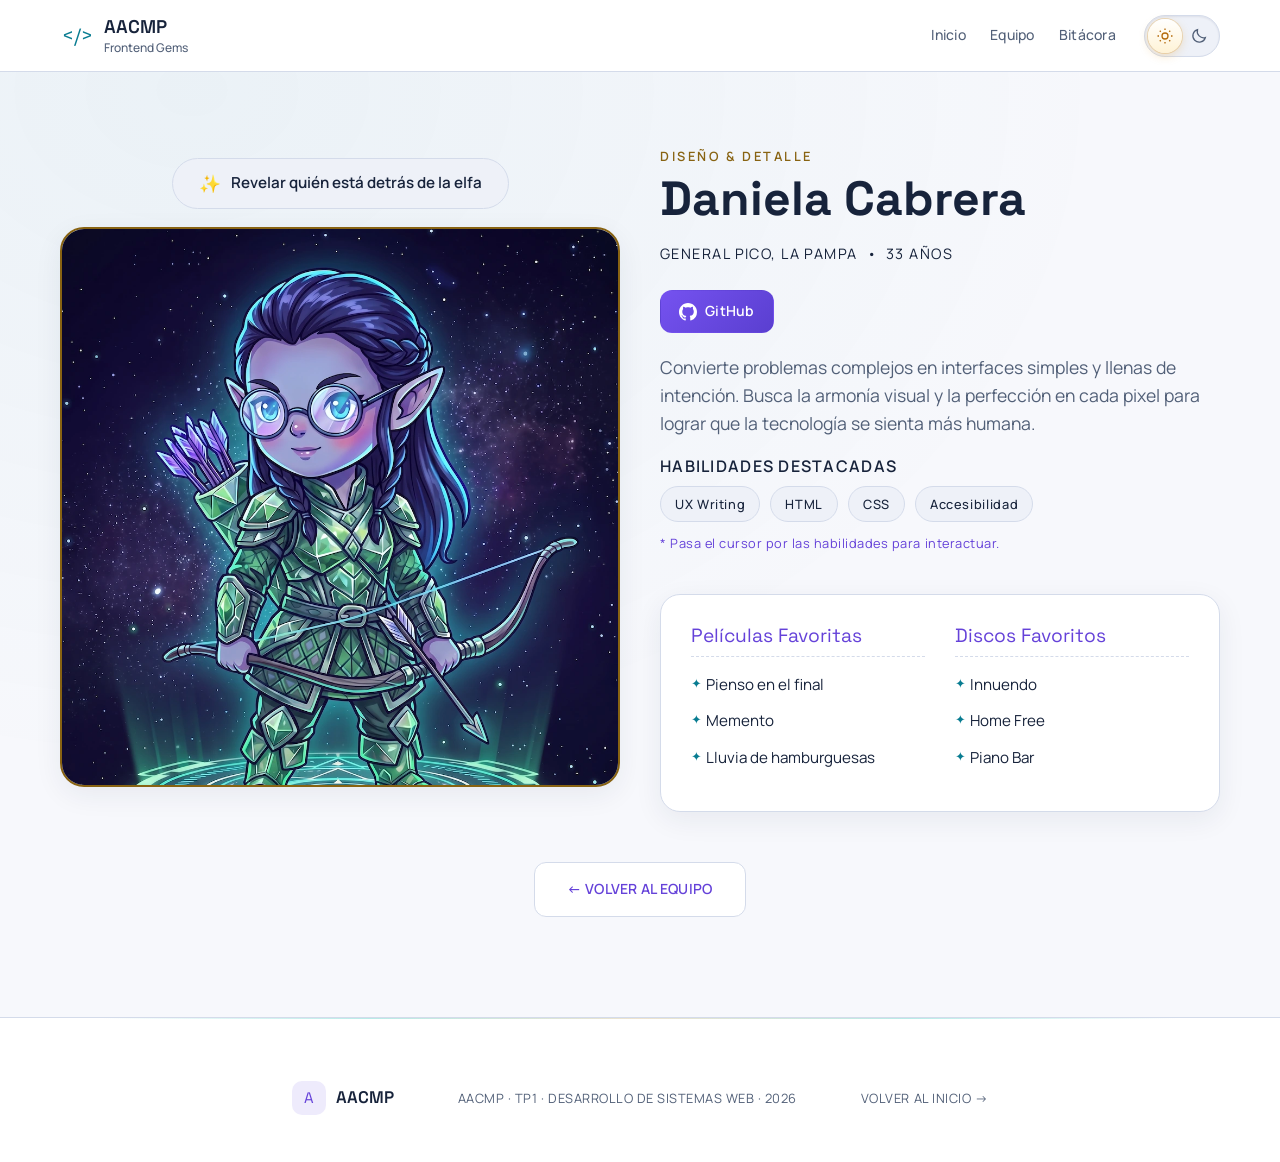
==== commit a775cfbb: "incorporo imagenes webp en 3 tamaños (512, 1024, 2048px) según caso específico" ====
--- a/daniela.html
+++ b/daniela.html
@@ -4,17 +4,20 @@
 <head>
   <meta charset="UTF-8">
   <meta name="viewport" content="width=device-width, initial-scale=1.0">
-  <meta name="description"
-    content="Daniela Cabrera — Diseño &amp; Detalle. Integrante del equipo AACMP. Conocé su perfil, habilidades y trabajos.">
+  <meta name="description" content="Daniela Cabrera — Diseño &amp; Detalle. Integrante del equipo AACMP. Conocé su perfil, habilidades y trabajos.">
   <title>Daniela Cabrera | Nuestro Equipo</title>
   <link rel="icon" href="img/favicon.svg" type="image/svg+xml">
   <link rel="apple-touch-icon" href="img/apple-touch-icon.png">
   <!-- Google Fonts: Playfair Display (Heading) + Inter (Body/Label) -->
   <link rel="preconnect" href="https://fonts.googleapis.com">
   <link rel="preconnect" href="https://fonts.gstatic.com" crossorigin>
-  <link
+  <link rel="preload" as="style"
+    href="https://fonts.googleapis.com/css2?family=Manrope:wght@400;500;600;700&family=Space+Grotesk:wght@400;500;600;700&display=swap">
+  <link rel="stylesheet"
     href="https://fonts.googleapis.com/css2?family=Manrope:wght@400;500;600;700&family=Space+Grotesk:wght@400;500;600;700&display=swap"
-    rel="stylesheet">
+    media="print" onload="this.media='all'">
+  <noscript><link rel="stylesheet"
+    href="https://fonts.googleapis.com/css2?family=Manrope:wght@400;500;600;700&family=Space+Grotesk:wght@400;500;600;700&display=swap"></noscript>
   <script src="js/theme.js"></script>
   <link rel="stylesheet" href="css/styles.css">
   <link rel="stylesheet" href="css/guild.css">
@@ -38,18 +41,10 @@
       <a href="index.html#equipo">Equipo </a>
       <a href="pages/bitacora.html">Bitácora </a>
     </nav>
-    <button class="theme-toggle" type="button" aria-label="Modo oscuro" aria-pressed="false"
-      title="Cambiar tema claro / oscuro" hidden>
+    <button class="theme-toggle" type="button" aria-label="Modo oscuro" aria-pressed="false" title="Cambiar tema claro / oscuro" hidden>
       <span class="theme-thumb" aria-hidden="true"></span>
-      <svg class="theme-sun" viewBox="0 0 24 24" fill="none" stroke="currentColor" stroke-width="1.7"
-        aria-hidden="true">
-        <circle cx="12" cy="12" r="4" />
-        <path d="M12 2v2m0 16v2M2 12h2m16 0h2M5 5l1.4 1.4m11.2 11.2L19 19M5 19l1.4-1.4M17.6 6.4L19 5" />
-      </svg>
-      <svg class="theme-moon" viewBox="0 0 24 24" fill="none" stroke="currentColor" stroke-width="1.7"
-        aria-hidden="true">
-        <path d="M20.5 14A8.5 8.5 0 0 1 10 3.5 8.5 8.5 0 1 0 20.5 14Z" />
-      </svg>
+      <svg class="theme-sun" viewBox="0 0 24 24" fill="none" stroke="currentColor" stroke-width="1.7" aria-hidden="true"><circle cx="12" cy="12" r="4"/><path d="M12 2v2m0 16v2M2 12h2m16 0h2M5 5l1.4 1.4m11.2 11.2L19 19M5 19l1.4-1.4M17.6 6.4L19 5"/></svg>
+      <svg class="theme-moon" viewBox="0 0 24 24" fill="none" stroke="currentColor" stroke-width="1.7" aria-hidden="true"><path d="M20.5 14A8.5 8.5 0 0 1 10 3.5 8.5 8.5 0 1 0 20.5 14Z"/></svg>
     </button>
   </header>
 
@@ -59,14 +54,18 @@
       <section class="profile-hero">
         <div class="profile-media">
           <!-- Respaldo si hiciera falta volver atrás: data-real="img/gema-daniela.svg" -->
-          <button class="reveal-button" type="button" aria-pressed="false" data-real="img/daniela-real.jpg"
-            data-alt-real="Foto de perfil de Daniela Cabrera" data-volver="Volver a la elfa"
-            data-acorde="440.00,523.25,659.25,880.00">
+          <button class="reveal-button" type="button" aria-pressed="false"
+                  data-real="img/daniela-real.jpg"
+                  data-alt-real="Foto de perfil de Daniela Cabrera"
+                  data-volver="Volver a la elfa"
+                  data-acorde="440.00,523.25,659.25,880.00">
+            <span class="reveal-icon" aria-hidden="true">&#10024;</span>
             <span class="reveal-text">Revelar<span class="reveal-largo"> quién está detrás de la elfa</span></span>
           </button>
           <div class="profile-img-container" id="profile-img">
-            <img src="img/daniela.jpg" data-src-light="img/daniela.jpg" data-src-dark="img/danielaDark.jpg"
-              alt="Avatar ilustrado de Daniela Cabrera">
+            <img src="img/daniela_512.webp"
+              srcset="img/daniela_512.webp 512w, img/daniela_1024.webp 1024w, img/daniela_2048.webp 2048w"
+              sizes="(max-width: 900px) 90vw, 45vw" alt="Avatar ilustrado de Daniela Cabrera">
           </div>
         </div>
 
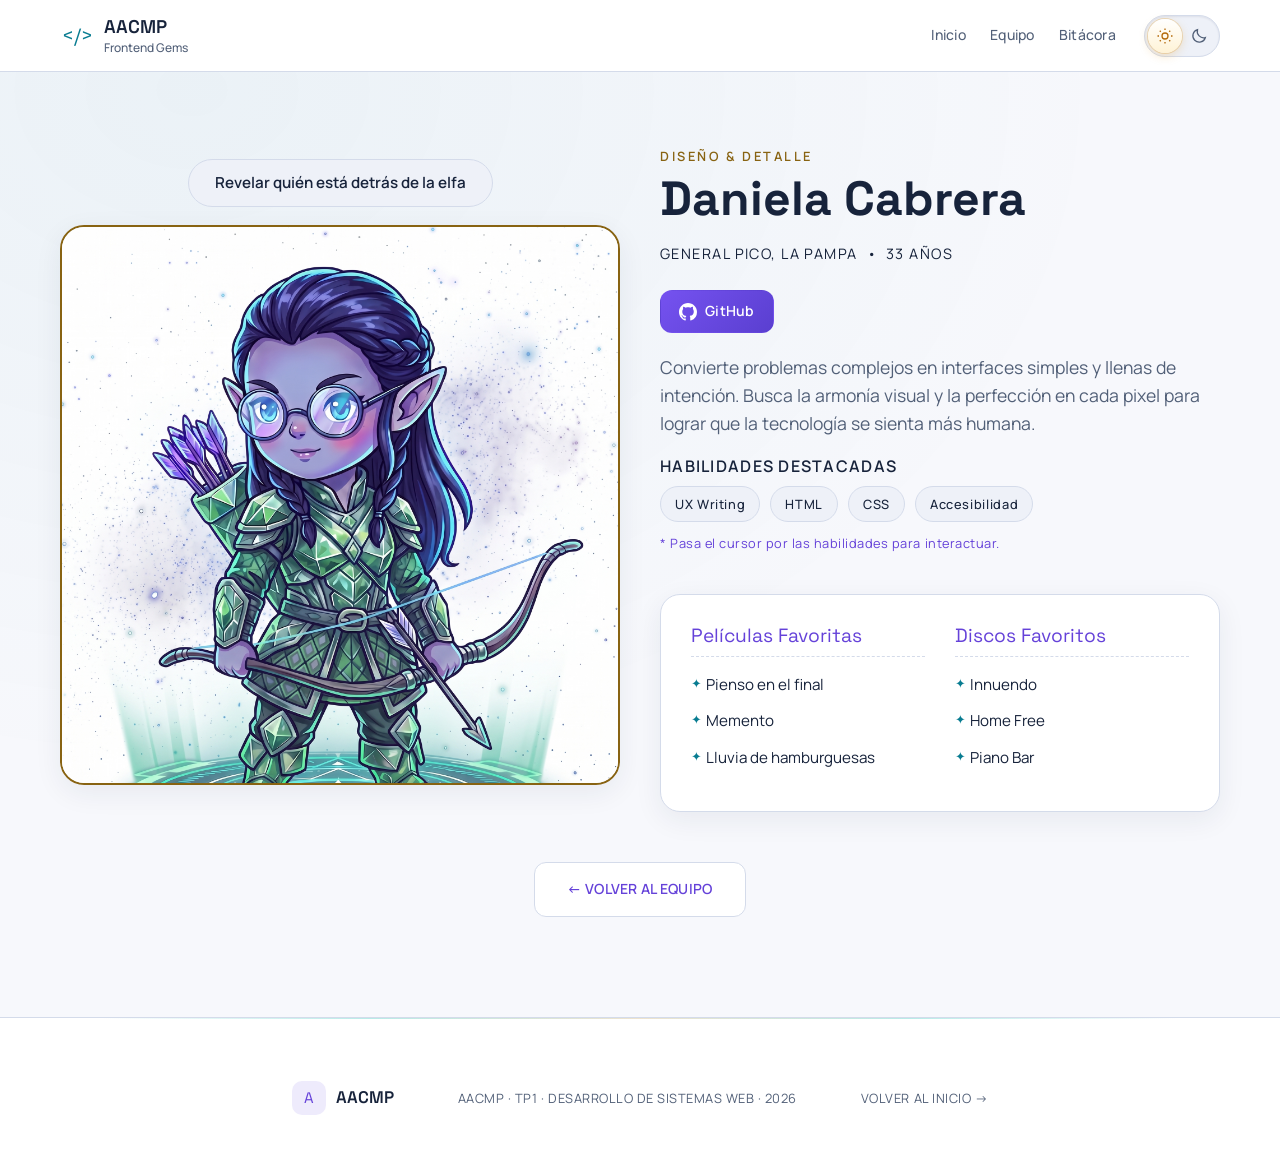
==== commit ad4dd833: "Integra rama dani con estilos y modo oscuro" ====
--- a/daniela.html
+++ b/daniela.html
@@ -4,20 +4,17 @@
 <head>
   <meta charset="UTF-8">
   <meta name="viewport" content="width=device-width, initial-scale=1.0">
-  <meta name="description" content="Daniela Cabrera — Diseño &amp; Detalle. Integrante del equipo AACMP. Conocé su perfil, habilidades y trabajos.">
+  <meta name="description"
+    content="Daniela Cabrera — Diseño &amp; Detalle. Integrante del equipo AACMP. Conocé su perfil, habilidades y trabajos.">
   <title>Daniela Cabrera | Nuestro Equipo</title>
   <link rel="icon" href="img/favicon.svg" type="image/svg+xml">
   <link rel="apple-touch-icon" href="img/apple-touch-icon.png">
   <!-- Google Fonts: Playfair Display (Heading) + Inter (Body/Label) -->
   <link rel="preconnect" href="https://fonts.googleapis.com">
   <link rel="preconnect" href="https://fonts.gstatic.com" crossorigin>
-  <link rel="preload" as="style"
-    href="https://fonts.googleapis.com/css2?family=Manrope:wght@400;500;600;700&family=Space+Grotesk:wght@400;500;600;700&display=swap">
-  <link rel="stylesheet"
+  <link
     href="https://fonts.googleapis.com/css2?family=Manrope:wght@400;500;600;700&family=Space+Grotesk:wght@400;500;600;700&display=swap"
-    media="print" onload="this.media='all'">
-  <noscript><link rel="stylesheet"
-    href="https://fonts.googleapis.com/css2?family=Manrope:wght@400;500;600;700&family=Space+Grotesk:wght@400;500;600;700&display=swap"></noscript>
+    rel="stylesheet">
   <script src="js/theme.js"></script>
   <link rel="stylesheet" href="css/styles.css">
   <link rel="stylesheet" href="css/guild.css">
@@ -41,10 +38,18 @@
       <a href="index.html#equipo">Equipo </a>
       <a href="pages/bitacora.html">Bitácora </a>
     </nav>
-    <button class="theme-toggle" type="button" aria-label="Modo oscuro" aria-pressed="false" title="Cambiar tema claro / oscuro" hidden>
+    <button class="theme-toggle" type="button" aria-label="Modo oscuro" aria-pressed="false"
+      title="Cambiar tema claro / oscuro" hidden>
       <span class="theme-thumb" aria-hidden="true"></span>
-      <svg class="theme-sun" viewBox="0 0 24 24" fill="none" stroke="currentColor" stroke-width="1.7" aria-hidden="true"><circle cx="12" cy="12" r="4"/><path d="M12 2v2m0 16v2M2 12h2m16 0h2M5 5l1.4 1.4m11.2 11.2L19 19M5 19l1.4-1.4M17.6 6.4L19 5"/></svg>
-      <svg class="theme-moon" viewBox="0 0 24 24" fill="none" stroke="currentColor" stroke-width="1.7" aria-hidden="true"><path d="M20.5 14A8.5 8.5 0 0 1 10 3.5 8.5 8.5 0 1 0 20.5 14Z"/></svg>
+      <svg class="theme-sun" viewBox="0 0 24 24" fill="none" stroke="currentColor" stroke-width="1.7"
+        aria-hidden="true">
+        <circle cx="12" cy="12" r="4" />
+        <path d="M12 2v2m0 16v2M2 12h2m16 0h2M5 5l1.4 1.4m11.2 11.2L19 19M5 19l1.4-1.4M17.6 6.4L19 5" />
+      </svg>
+      <svg class="theme-moon" viewBox="0 0 24 24" fill="none" stroke="currentColor" stroke-width="1.7"
+        aria-hidden="true">
+        <path d="M20.5 14A8.5 8.5 0 0 1 10 3.5 8.5 8.5 0 1 0 20.5 14Z" />
+      </svg>
     </button>
   </header>
 
@@ -54,18 +59,14 @@
       <section class="profile-hero">
         <div class="profile-media">
           <!-- Respaldo si hiciera falta volver atrás: data-real="img/gema-daniela.svg" -->
-          <button class="reveal-button" type="button" aria-pressed="false"
-                  data-real="img/daniela-real.jpg"
-                  data-alt-real="Foto de perfil de Daniela Cabrera"
-                  data-volver="Volver a la elfa"
-                  data-acorde="440.00,523.25,659.25,880.00">
-            <span class="reveal-icon" aria-hidden="true">&#10024;</span>
+          <button class="reveal-button" type="button" aria-pressed="false" data-real="img/daniela-real.jpg"
+            data-alt-real="Foto de perfil de Daniela Cabrera" data-volver="Volver a la elfa"
+            data-acorde="440.00,523.25,659.25,880.00">
             <span class="reveal-text">Revelar<span class="reveal-largo"> quién está detrás de la elfa</span></span>
           </button>
           <div class="profile-img-container" id="profile-img">
-            <img src="img/daniela_512.webp"
-              srcset="img/daniela_512.webp 512w, img/daniela_1024.webp 1024w, img/daniela_2048.webp 2048w"
-              sizes="(max-width: 900px) 90vw, 45vw" alt="Avatar ilustrado de Daniela Cabrera">
+            <img src="img/daniela.jpg" data-src-light="img/daniela.jpg" data-src-dark="img/danielaDark.jpg"
+              alt="Avatar ilustrado de Daniela Cabrera">
           </div>
         </div>
 
--- a/css/guild.css
+++ b/css/guild.css
@@ -1032,7 +1032,7 @@
   .digital-core .gem-crystal { width: 150px; height: 185px; margin-top: -20px; }
   .digital-core .gem-svg { width: 140px; height: 180px; }
   .core-platform { width: 110px; height: 28px; top: 69%; }
-  .core-caption, .orbit-fine, .node-js { display: none; }
+  .core-caption, .orbit-fine { display: none; }
   .node-code { left: 15%; top: 26%; }
   .node-html { right: 15%; top: 21%; }
   .node-css { right: 20%; bottom: 12%; }
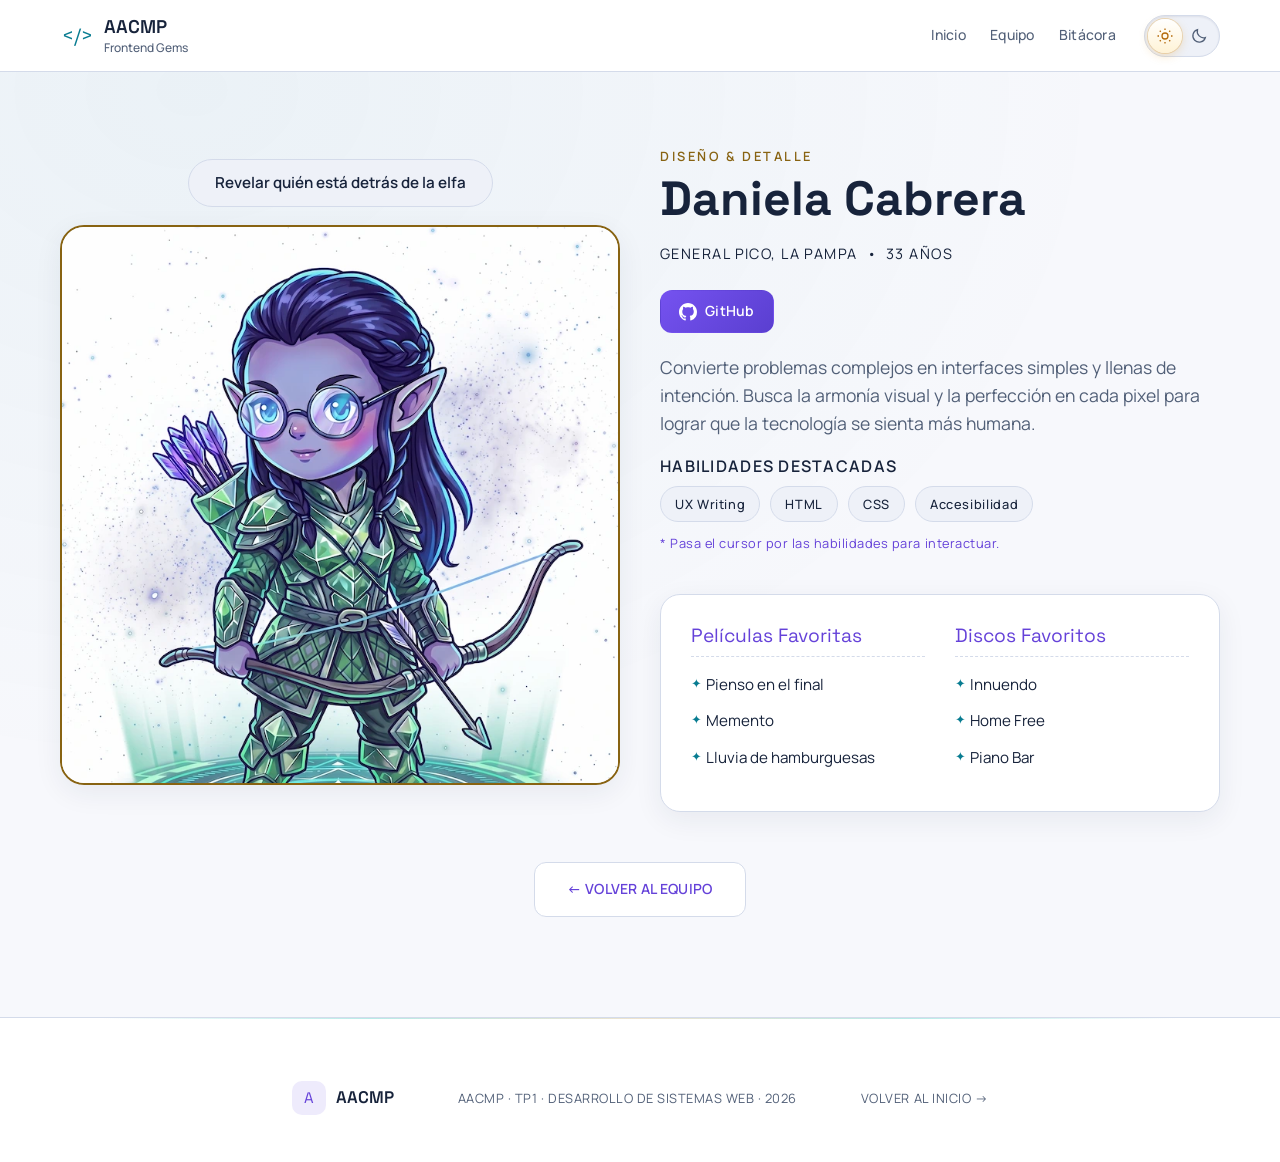
==== commit 72fc421b: "aplico tamaños distintos para distintos tamaños de rednerizdo, carga diferida, en index y perfiles" ====
--- a/daniela.html
+++ b/daniela.html
@@ -65,8 +65,13 @@
             <span class="reveal-text">Revelar<span class="reveal-largo"> quién está detrás de la elfa</span></span>
           </button>
           <div class="profile-img-container" id="profile-img">
-            <img src="img/daniela.jpg" data-src-light="img/daniela.jpg" data-src-dark="img/danielaDark.jpg"
-              alt="Avatar ilustrado de Daniela Cabrera">
+            <img src="img/daniela720.webp"
+              srcset="img/daniela720.webp 720w, img/daniela1500.webp 1500w"
+              sizes="(max-width: 900px) 400px, 560px"
+              data-src-light="img/daniela720.webp" data-src-dark="img/danielaDark720.webp"
+              data-srcset-light="img/daniela720.webp 720w, img/daniela1500.webp 1500w"
+              data-srcset-dark="img/danielaDark720.webp 720w, img/danielaDark1500.webp 1500w"
+              decoding="async" alt="Avatar ilustrado de Daniela Cabrera">
           </div>
         </div>
 
@@ -161,4 +166,4 @@
   </script>
 </body>
 
-</html>+</html>
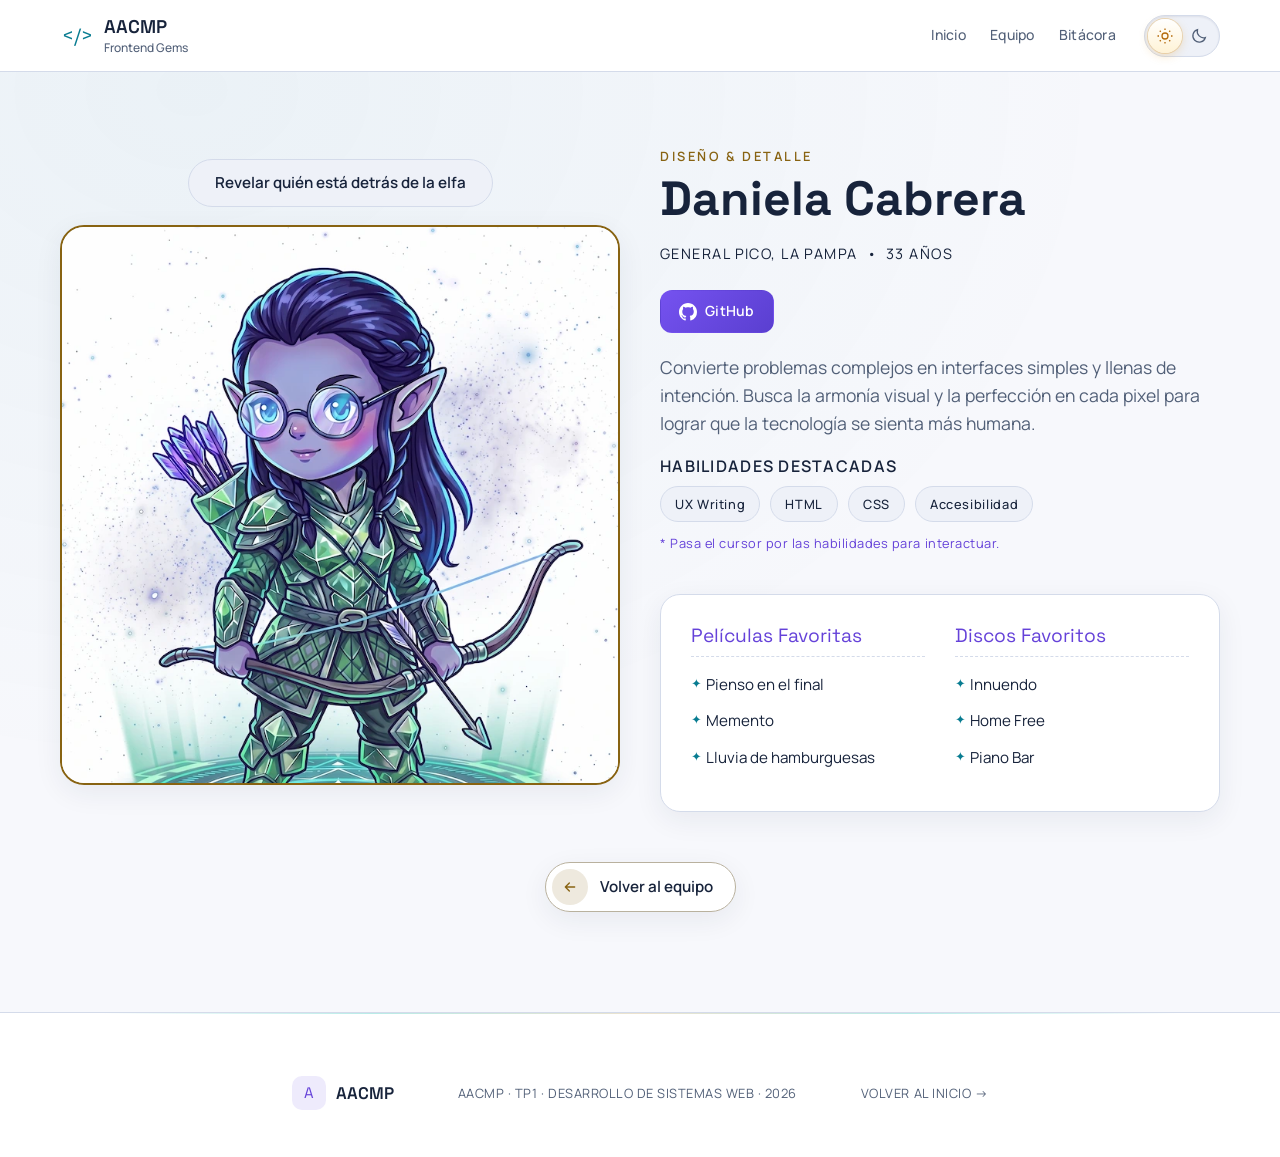
==== commit 4da3c5dc: "feat: actualizar perfil de Mariano y mejorar experiencia de perfiles" ====
--- a/daniela.html
+++ b/daniela.html
@@ -130,7 +130,15 @@
       </section>
 
       <div class="back-btn-container">
-        <a href="index.html#equipo" class="btn-stone">← Volver al Equipo</a>
+        <a href="index.html#equipo" class="btn-volver">
+          <span class="btn-volver-icon" aria-hidden="true">
+            <svg viewBox="0 0 24 24" width="16" height="16" fill="none" stroke="currentColor" stroke-width="2"
+              stroke-linecap="round" stroke-linejoin="round">
+              <path d="M19 12H5m6-6-6 6 6 6" />
+            </svg>
+          </span>
+          <span>Volver al equipo</span>
+        </a>
       </div>
 
     </div>
--- a/css/guild.css
+++ b/css/guild.css
@@ -292,8 +292,57 @@
 .profile-skills span:hover { background: var(--accent-soft); color: var(--text); }
 .card-link { color: var(--member-accent); border-color: var(--border); min-height: 44px; }
 .card-link:hover { color: var(--member-accent); }
-.profile-img-container { border: 2px solid var(--member-accent); box-shadow: var(--shadow); }
+.profile-img-container {
+  border: 2px solid var(--member-accent);
+  box-shadow: var(--shadow);
+  /* Con el tema cambian sólo el marco y su sombra; la imagen no se anima. */
+  transition: border-color .2s ease, box-shadow .2s ease;
+}
 .fav-list h2 { border-color: var(--border); }
+
+/* Volver al equipo: enlace de salida del perfil, teñido con el acento del integrante. */
+.btn-volver {
+  display: inline-flex;
+  align-items: center;
+  gap: 12px;
+  min-height: 48px;
+  padding: 6px 22px 6px 6px;
+  border: 1px solid color-mix(in srgb, var(--member-accent) 35%, var(--border));
+  border-radius: 999px;
+  background: var(--surface);
+  color: var(--text);
+  font-family: var(--font-label);
+  font-size: .95rem;
+  font-weight: 600;
+  text-decoration: none;
+  box-shadow: var(--shadow);
+}
+.btn-volver-icon {
+  display: grid;
+  place-items: center;
+  width: 36px;
+  height: 36px;
+  border-radius: 50%;
+  background: color-mix(in srgb, var(--member-accent) 14%, var(--surface));
+  color: var(--member-accent);
+  transition: transform .2s ease, background-color .2s ease;
+}
+.btn-volver:hover {
+  border-color: var(--member-accent);
+  box-shadow: 0 8px 24px color-mix(in srgb, var(--member-accent) 18%, transparent);
+}
+.btn-volver:hover .btn-volver-icon {
+  transform: translateX(-3px);
+  background: color-mix(in srgb, var(--member-accent) 22%, var(--surface));
+}
+.btn-volver:focus-visible {
+  outline: 3px solid var(--member-accent);
+  outline-offset: 4px;
+  border-radius: 999px;
+}
+@media (prefers-reduced-motion: reduce) {
+  .btn-volver:hover .btn-volver-icon { transform: none; }
+}
 
 /* Conservamos la gema original y el orbe, con una luz más contenida. */
 .stone-orb {
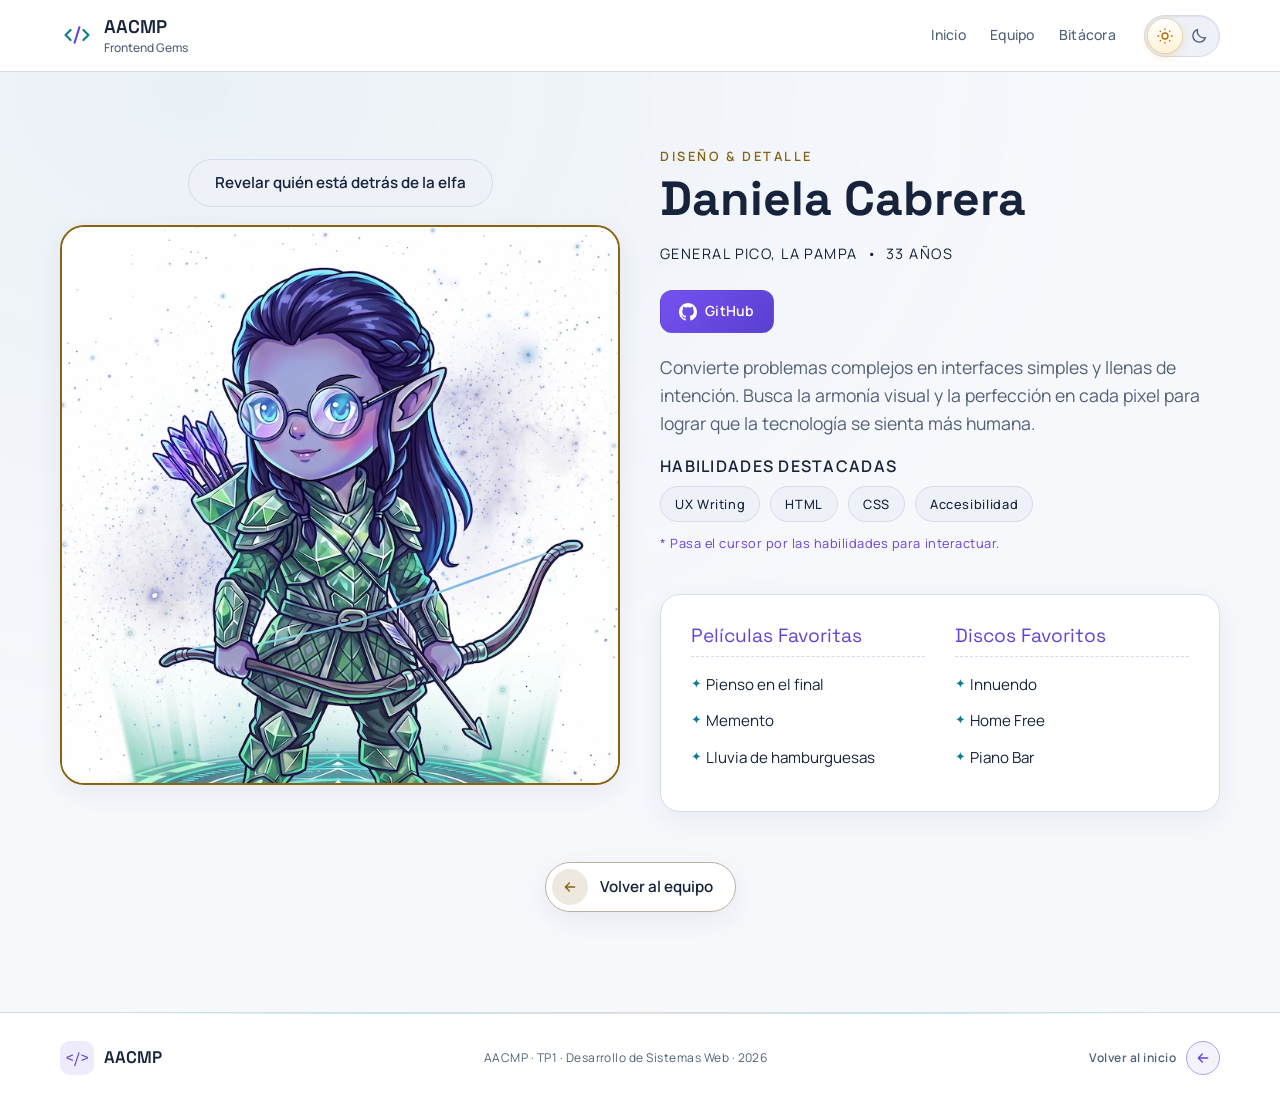
==== commit eb754149: "feat: unificar identidad visual y mejorar bitácora" ====
--- a/daniela.html
+++ b/daniela.html
@@ -7,6 +7,7 @@
   <meta name="description"
     content="Daniela Cabrera — Diseño &amp; Detalle. Integrante del equipo AACMP. Conocé su perfil, habilidades y trabajos.">
   <title>Daniela Cabrera | Nuestro Equipo</title>
+  <link rel="icon" href="favicon.ico" sizes="32x32">
   <link rel="icon" href="img/favicon.svg" type="image/svg+xml">
   <link rel="apple-touch-icon" href="img/apple-touch-icon.png">
   <!-- Google Fonts: Playfair Display (Heading) + Inter (Body/Label) -->
@@ -26,7 +27,7 @@
 
   <header class="site-header">
     <a class="brand" href="index.html" aria-label="AACMP, inicio">
-      <span class="brand-mark" aria-hidden="true">&lt;/&gt;</span>
+      <span class="brand-mark" aria-hidden="true"><svg class="brand-iso" viewBox="0 0 32 24" width="30" height="22" fill="none"><path class="brand-iso-code" d="M9 6.5 3.5 12 9 17.5M23 6.5l5.5 5.5-5.5 5.5"/><path class="brand-iso-slash" d="M18.6 3.5 13.4 20.5"/></svg></span>
       <span class="brand-name">AACMP<small>Frontend Gems</small></span>
     </a>
     <button class="menu-button" type="button" aria-expanded="false" aria-controls="main-nav">
@@ -144,12 +145,15 @@
     </div>
   </main>
 
-  <footer class="site-footer site-footer--profile">
+  <footer class="site-footer site-footer--internal site-footer--profile">
     <a class="brand" href="index.html" aria-label="AACMP, inicio">
-      <span class="brand-mark">A</span> AACMP
+      <span class="brand-mark" aria-hidden="true">&lt;/&gt;</span> AACMP
     </a>
     <p>AACMP · TP1 · Desarrollo de Sistemas Web · 2026</p>
-    <a href="index.html" id="link-volver-inicio">Volver al inicio →</a>
+    <a href="index.html" id="link-volver-inicio" class="back-to-top" aria-label="Volver al inicio">
+      <span class="back-to-top-text">Volver al inicio</span>
+      <span class="back-to-top-icon" aria-hidden="true"><svg viewBox="0 0 24 24" fill="none" stroke="currentColor" stroke-width="2" stroke-linecap="round" stroke-linejoin="round"><path d="M19 12H5M11 6l-6 6 6 6"/></svg></span>
+    </a>
   </footer>
 
   <!-- Interacción JS: Cambia el tono de la imagen al pasar por las habilidades -->
--- a/css/styles.css
+++ b/css/styles.css
@@ -3892,12 +3892,12 @@
   50%       { transform: translateY(-10px) rotate(2.5deg); }
 }
 
-/* --- Timeline --- */
+/* --- Timeline ---
+   El eje (rama) y la posición de los nodos se definen en guild.css. */
 .log-timeline { padding-bottom: 48px; }
 
 .log-entries {
   position: relative;
-  padding-left: 78px;
   max-width: 700px;
   margin: 0 auto;
   display: flex;
@@ -3905,33 +3905,12 @@
   gap: 28px;
 }
 
-/* Línea vertical que conecta los nodos */
-.log-entries::before {
-  content: '';
-  position: absolute;
-  left: 24px;
-  top: 44px;
-  bottom: 44px;
-  width: 1.5px;
-  background: linear-gradient(
-    to bottom,
-    transparent,
-    rgba(135, 168, 120, .32) 8%,
-    rgba(135, 168, 120, .32) 92%,
-    transparent
-  );
-}
-
 /* Cada entrada */
 .log-entry { position: relative; }
 
 /* Nodo gema: cuadrado girado 45° → rombo */
 .log-gem-node {
-  position: absolute;
-  left: -64px;
-  top: 16px;
-  width: 46px;
-  height: 46px;
+  position: relative;
   display: flex;
   align-items: center;
   justify-content: center;
@@ -3949,16 +3928,6 @@
     0 0 0 4px var(--gem-border),
     0 6px 16px var(--gem-shadow),
     0 0 20px 4px var(--gem-glow);
-  transition: border-radius .45s ease, box-shadow .3s;
-}
-
-.log-entry:hover .log-gem-node::before {
-  border-radius: 14px 4px 14px 4px;
-  box-shadow:
-    0 0 0 2.5px var(--paper),
-    0 0 0 4px var(--gem-border),
-    0 8px 22px var(--gem-shadow),
-    0 0 28px 6px var(--gem-glow);
 }
 
 .log-gem-inner {
@@ -3971,8 +3940,8 @@
   color: var(--gem-text);
 }
 
-/* Colores de gema — una faceta por entrada */
-.log-entry[data-gem="coral"] {
+/* Colores de gema — una faceta por entrada (también los usa el cierre de la bitácora) */
+[data-gem="coral"] {
   --gem-gradient: linear-gradient(135deg, #FDEAE8 0%, #D4A8A0 55%, #C48878 100%);
   --gem-border:   rgba(196, 136, 120, .42);
   --gem-shadow:   rgba(196, 136, 120, .28);
@@ -3981,7 +3950,7 @@
   --entry-accent: #D4A8A0;
 }
 
-.log-entry[data-gem="cerulean"] {
+[data-gem="cerulean"] {
   --gem-gradient: linear-gradient(135deg, #EAF4FA 0%, #A8C4D4 55%, #7AAAC4 100%);
   --gem-border:   rgba(122, 170, 196, .42);
   --gem-shadow:   rgba(122, 170, 196, .28);
@@ -3990,7 +3959,7 @@
   --entry-accent: #A8C4D4;
 }
 
-.log-entry[data-gem="ochre"] {
+[data-gem="ochre"] {
   --gem-gradient: linear-gradient(135deg, #FBF0D8 0%, #E0C88C 55%, #C4A05C 100%);
   --gem-border:   rgba(196, 160, 92, .42);
   --gem-shadow:   rgba(196, 160, 92, .28);
@@ -3999,7 +3968,7 @@
   --entry-accent: #C4A05C;
 }
 
-.log-entry[data-gem="sage"] {
+[data-gem="sage"] {
   --gem-gradient: linear-gradient(135deg, #DAE8D2 0%, #B4CCA8 55%, #87A878 100%);
   --gem-border:   rgba(135, 168, 120, .42);
   --gem-shadow:   rgba(135, 168, 120, .28);
@@ -4008,7 +3977,7 @@
   --entry-accent: #87A878;
 }
 
-.log-entry[data-gem="lavender"] {
+[data-gem="lavender"] {
   --gem-gradient: linear-gradient(135deg, #F0EDF8 0%, #C4B8D8 55%, #A898CC 100%);
   --gem-border:   rgba(168, 152, 204, .42);
   --gem-shadow:   rgba(168, 152, 204, .28);
@@ -4109,17 +4078,11 @@
     gap: 32px;
   }
   .log-hero-gem { display: none; }
-  .log-entries  { padding-left: 60px; }
-  .log-gem-node { left: -48px; width: 38px; height: 38px; top: 18px; }
-  .log-entries::before { left: 19px; }
   .log-card { padding: 22px 24px; }
   .log-card h2 { font-size: 1.25rem; }
   .log-gem-inner { font-size: .7rem; }
 }
 
 @media (max-width: 480px) {
-  .log-entries  { padding-left: 50px; }
-  .log-gem-node { left: -40px; width: 32px; height: 32px; }
-  .log-entries::before { left: 16px; top: 38px; bottom: 38px; }
   .log-gem-inner { font-size: .62rem; }
 }
--- a/css/guild.css
+++ b/css/guild.css
@@ -300,8 +300,9 @@
 }
 .fav-list h2 { border-color: var(--border); }
 
-/* Volver al equipo: enlace de salida del perfil, teñido con el acento del integrante. */
-.btn-volver {
+/* Volver al equipo: enlace de salida del perfil, teñido con el acento del integrante.
+   El cierre de la bitácora (.log-cta-button) comparte la misma base. */
+.btn-volver, .log-cta-button {
   display: inline-flex;
   align-items: center;
   gap: 12px;
@@ -317,7 +318,7 @@
   text-decoration: none;
   box-shadow: var(--shadow);
 }
-.btn-volver-icon {
+.btn-volver-icon, .log-cta-button-icon {
   display: grid;
   place-items: center;
   width: 36px;
@@ -327,7 +328,7 @@
   color: var(--member-accent);
   transition: transform .2s ease, background-color .2s ease;
 }
-.btn-volver:hover {
+.btn-volver:hover, .log-cta-button:hover {
   border-color: var(--member-accent);
   box-shadow: 0 8px 24px color-mix(in srgb, var(--member-accent) 18%, transparent);
 }
@@ -335,13 +336,25 @@
   transform: translateX(-3px);
   background: color-mix(in srgb, var(--member-accent) 22%, var(--surface));
 }
-.btn-volver:focus-visible {
+.btn-volver:focus-visible, .log-cta-button:focus-visible {
   outline: 3px solid var(--member-accent);
   outline-offset: 4px;
   border-radius: 999px;
 }
+/* Variante de avance: flecha a la derecha, en un círculo lleno para que se lea como acción principal. */
+.log-cta-button { padding: 6px 6px 6px 24px; font-size: 1rem; transition: border-color .2s ease, box-shadow .2s ease; }
+.log-cta-button-icon {
+  width: 38px;
+  height: 38px;
+  background: var(--member-accent);
+  color: var(--surface);
+}
+.log-cta-button:hover .log-cta-button-icon {
+  transform: translateX(3px);
+  background: color-mix(in srgb, var(--member-accent) 86%, var(--text));
+}
 @media (prefers-reduced-motion: reduce) {
-  .btn-volver:hover .btn-volver-icon { transform: none; }
+  .btn-volver:hover .btn-volver-icon, .log-cta-button:hover .log-cta-button-icon { transform: none; }
 }
 
 /* Conservamos la gema original y el orbe, con una luz más contenida. */
@@ -398,6 +411,12 @@
   padding-inline: max(24px, calc((100% - 1160px) / 2));
 }
 .site-header .brand-mark { background: none; color: var(--tech); font-size: 1.2rem; }
+/* Isotipo </>: corchetes en teal y la barra en violeta, un poco más larga e
+   inclinada que los corchetes para darle ritmo. Los dos colores del proyecto. */
+.brand-iso { display: block; overflow: visible; }
+.brand-iso path { fill: none; stroke-width: 2.3; stroke-linecap: round; stroke-linejoin: round; }
+.brand-iso-code { stroke: currentColor; }
+.brand-iso-slash { stroke: var(--accent); }
 .site-header::before { display: none; }
 .main-nav a { padding-block: 10px; }
 .main-nav a::after { background: var(--accent); bottom: 3px; }
@@ -1037,7 +1056,7 @@
 .log-symbol span { font-family: var(--font-heading); color: var(--tech); font-size: 1rem; }
 .log-symbol i { display: block; height: 2px; width: 70%; margin-top: 5px; background: var(--border); }
 .log-symbol i:nth-child(3) { width: 95%; background: var(--accent); opacity: .5; }
-.home-page .site-footer {
+.site-footer {
   padding: 22px max(24px, calc((100% - 1160px) / 2));
   justify-content: space-between;
   gap: 20px;
@@ -1070,7 +1089,7 @@
 }
 @media (max-width: 700px) {
   .site-header { padding-inline: 16px; height: 72px; }
-  .home-page .site-footer { padding-inline: 16px; }
+  .site-footer { padding-inline: 16px; }
   .home-page .section-shell { width: calc(100% - 32px); }
   .home-page .hero { grid-template-columns: 1fr; padding-block: 32px 24px; gap: 10px; }
   .hero-copy h1 { font-size: clamp(3.3rem, 12vw, 4.5rem); }
@@ -1081,7 +1100,7 @@
   .digital-core .gem-crystal { width: 150px; height: 185px; margin-top: -20px; }
   .digital-core .gem-svg { width: 140px; height: 180px; }
   .core-platform { width: 110px; height: 28px; top: 69%; }
-  .core-caption, .orbit-fine { display: none; }
+  .core-caption { display: none; }
   .node-code { left: 15%; top: 26%; }
   .node-html { right: 15%; top: 21%; }
   .node-css { right: 20%; bottom: 12%; }
@@ -1092,7 +1111,7 @@
   .home-page .cta-text { flex-basis: 65%; text-align: left; }
   .home-page .cta-text h2, .home-page .cta-text p { text-align: left; }
   .home-page .cta .button { margin-left: 0; }
-  .home-page .site-footer { align-items: flex-start; }
+  .site-footer { align-items: flex-start; }
 }
 @media (max-width: 600px) {
   .main-nav { top: 72px; }
@@ -1160,6 +1179,10 @@
   box-shadow: 0 8px 16px -8px var(--accent);
 }
 .back-to-top:focus-visible { outline-offset: 4px; border-radius: 999px; }
+/* Páginas internas: el mismo botón circular, pero vuelve a la portada. La flecha
+   apunta a la izquierda, así que se desplaza hacia ese lado y no flota en vertical. */
+.site-footer--internal .back-to-top:hover .back-to-top-icon { transform: translateX(-2px); }
+.site-footer--internal .back-to-top-icon { animation: none; }
 
 /* ---------- Mobile: composición, CTAs, encabezado de Equipo y footer ---------- */
 @media (max-width: 700px) {
@@ -1230,14 +1253,14 @@
   .home-page .shuffle-slider { --knob: 32px; }
 
   /* Footer: marca y flecha en la misma fila, texto debajo. */
-  .home-page .site-footer {
+  .site-footer {
     display: grid;
     grid-template-columns: 1fr auto;
     align-items: center;
     gap: 14px 16px;
     text-align: left;
   }
-  .home-page .site-footer p { grid-column: 1 / -1; grid-row: 2; margin: 0; }
+  .site-footer p { grid-column: 1 / -1; grid-row: 2; margin: 0; }
   .back-to-top-text { display: none; }
   .back-to-top {
     grid-column: 2;
@@ -1514,13 +1537,31 @@
   place-items: center;
   aspect-ratio: 1;
   border-radius: 50%;
-  background: radial-gradient(circle closest-side, color-mix(in srgb, var(--accent) 16%, transparent), transparent);
+  background:
+    radial-gradient(circle closest-side at 50% 46%, color-mix(in srgb, var(--accent) 20%, transparent), color-mix(in srgb, var(--tech) 6%, transparent) 60%, transparent);
+}
+/* Luz de apoyo bajo la gema: la ancla sin agregar un pedestal. */
+.essence-aside::after {
+  content: '';
+  position: absolute;
+  left: 50%;
+  bottom: 6%;
+  width: 46%;
+  height: 7%;
+  translate: -50% 0;
+  border-radius: 50%;
+  background: radial-gradient(closest-side, color-mix(in srgb, var(--tech) 34%, transparent), transparent);
+  pointer-events: none;
 }
 .essence-gem {
-  width: 62%;
+  position: relative;
+  z-index: 1;
+  width: 68%;
   height: auto;
   overflow: visible;
-  filter: drop-shadow(0 8px 18px color-mix(in srgb, var(--accent) 35%, transparent));
+  filter:
+    drop-shadow(0 0 14px color-mix(in srgb, var(--accent) 30%, transparent))
+    drop-shadow(0 10px 16px color-mix(in srgb, var(--accent) 22%, transparent));
 }
 .essence-content {
   position: relative;
@@ -1583,13 +1624,15 @@
 @media (max-width: 700px) {
   /* Más aire arriba: la sección no queda pegada al separador ni al header. */
   .home-page .essence {
-    grid-template-columns: 64px minmax(0, 1fr);
+    grid-template-columns: 80px minmax(0, 1fr);
     align-items: start;
-    gap: 16px;
+    gap: 14px;
     margin-block: 16px 24px;
     padding: 44px 0 8px;
   }
-  .essence-aside { margin-top: 6px; }
+  /* En mobile la columna es angosta: el aura se vuelve vertical para acompañar a la gema. */
+  .essence-aside { margin-top: 2px; aspect-ratio: 5 / 7; border-radius: 40px; }
+  .essence-gem { width: 88%; }
   .essence-content { padding-left: 16px; }
   .essence-content::before { top: -10px; right: 2px; font-size: 5rem; }
   .essence h2 { font-size: 1.45rem; }
@@ -1642,33 +1685,176 @@
 .log-card p  { font-style: normal; font-size: 1rem; color: var(--text-muted); }
 .log-card h3 { font-size: .72rem; letter-spacing: .04em; filter: none; color: var(--entry-accent); }
 
-/* Nodo gema: mismo esquema que vine-node-label */
+/* Timeline con riel: cada entrada es una grilla [riel | tarjeta]. El diamante se
+   centra en el riel y la rama se ubica en el centro de ese mismo riel, así que
+   ambos comparten una sola medida (--rail) en todos los tamaños de pantalla. */
+.log-entries {
+  --rail: 64px;
+  --rail-gap: 14px;
+  --node: 46px;
+  --entry-gap: 28px;
+  --vine-w: 68px;
+  /* Verde salvia/oliva, inspirado en la enredadera de marianoa: tallo más oscuro, hojas más claras. */
+  --vine-stem: #5e7d52;
+  --vine-leaf: #86a672;
+  /* Tramo de enredadera (adaptado de la bitácora de marianoa): tallo sinuoso,
+     tallo secundario punteado que se entrelaza, ramitas alternadas y hojas.
+     Empieza y termina en el eje con tangente vertical para empalmar con el tramo siguiente.
+     Tallos y hojas van en máscaras separadas para poder darles tonos distintos. */
+  --vine-shape: url("data:image/svg+xml,%3Csvg xmlns='http://www.w3.org/2000/svg' viewBox='0 0 80 400' preserveAspectRatio='none' fill='none' stroke='%23000' stroke-linecap='round'%3E%3Cstyle%3Epath%7Bvector-effect:non-scaling-stroke%7D%3C/style%3E%3Cpath d='M40 0C40 52 33 84 35 142C37 204 49 222 46 284C43 342 40 360 40 400' stroke-width='2.2'/%3E%3Cpath d='M40 12C55 72 29 118 50 190C64 252 31 298 45 358C47 380 41 394 40 400' stroke-width='1.2' stroke-dasharray='6 4' stroke-opacity='.5'/%3E%3Cpath d='M34.5 112C24 104 15 97 10 88' stroke-width='1.4' stroke-opacity='.75'/%3E%3Cpath d='M47.5 250C58 241 66 233 71 224' stroke-width='1.3' stroke-opacity='.7'/%3E%3Cpath d='M41.5 340C35 334 31 328 28 323' stroke-width='1.1' stroke-opacity='.6'/%3E%3C/svg%3E");
+  --vine-leaves: url("data:image/svg+xml,%3Csvg xmlns='http://www.w3.org/2000/svg' viewBox='0 0 80 400' preserveAspectRatio='none' fill='%23000' stroke='none' stroke-linecap='round'%3E%3Cstyle%3Epath%7Bvector-effect:non-scaling-stroke%7D%3C/style%3E%3Cpath d='M10 88C4 87 1 81 1 73C7 75 10 81 10 88Z' fill-opacity='.8'/%3E%3Cpath d='M71 224C77 223 79 217 79 209C73 211 71 217 71 224Z' fill-opacity='.72'/%3E%3Cpath d='M28 323C24 322 22 318 22 312C26 313 28 318 28 323Z' fill-opacity='.64'/%3E%3Cpath d='M37 168C41 168 43 164 43 159C39 160 37 164 37 168Z' fill-opacity='.6'/%3E%3C/svg%3E");
+  gap: var(--entry-gap);
+}
+:root[data-theme="dark"] .log-entries { --vine-stem: #8aa87c; --vine-leaf: #a7c08f; }
+.log-entry {
+  display: grid;
+  grid-template-columns: var(--rail) minmax(0, 1fr);
+  column-gap: var(--rail-gap);
+  align-items: start;
+  -webkit-tap-highlight-color: transparent;
+}
+.log-gem-node {
+  z-index: 1;
+  justify-self: center;
+  width: var(--node);
+  height: var(--node);
+  margin-top: calc(var(--node) * .4);
+  transition: transform .2s cubic-bezier(.2, .8, .2, 1);
+}
+
+/* Rama viva: cada entrada dibuja el tramo que va del centro de su diamante al
+   centro del siguiente, así la enredadera siempre atraviesa los nodos. El SVG se
+   estira al alto de la entrada sin engrosar los trazos (non-scaling-stroke) y las
+   entradas pares lo espejan para que las ramitas alternen de lado. */
+.log-entry::before, .log-entry::after {
+  content: '';
+  position: absolute;
+  z-index: 0;
+  left: calc(var(--rail) / 2);
+  top: calc(var(--node) * .9);
+  bottom: calc(-1 * (var(--entry-gap) + var(--node) * .9));
+  width: var(--vine-w);
+  translate: -50% 0;
+  background: var(--vine-stem);
+  -webkit-mask: var(--vine-shape) center / 100% 100% no-repeat;
+  mask: var(--vine-shape) center / 100% 100% no-repeat;
+  pointer-events: none;
+}
+.log-entry::after {
+  background: var(--vine-leaf);
+  -webkit-mask-image: var(--vine-leaves);
+  mask-image: var(--vine-leaves);
+}
+.log-entry:nth-child(even)::before, .log-entry:nth-child(even)::after { scale: -1 1; }
+/* Después de la última etapa la rama se apaga dentro de la propia entrada. */
+.log-entry:last-child::before, .log-entry:last-child::after { bottom: 0; }
+.log-entry:last-child::before { background: linear-gradient(to bottom, var(--vine-stem) 45%, transparent); }
+.log-entry:last-child::after { background: linear-gradient(to bottom, var(--vine-leaf) 45%, transparent); }
+
+@media (max-width: 768px) {
+  .log-entries { --rail: 52px; --rail-gap: 10px; --node: 38px; --vine-w: 56px; }
+}
+@media (max-width: 480px) {
+  .log-entries { --rail: 46px; --rail-gap: 8px; --node: 32px; --vine-w: 50px; }
+}
+
+/* Diamante: respuesta corta al pasar el cursor o tocar la entrada. */
 .log-gem-node::before {
   box-shadow:
     0 0 0 2.5px var(--surface),
     0 0 0 4px var(--gem-border),
     0 6px 14px var(--gem-shadow),
     0 0 18px 3px var(--gem-glow);
-}
-.log-entry:hover .log-gem-node::before {
+  transition: box-shadow .2s ease, filter .2s ease;
+}
+.log-entry.is-pressed .log-gem-node { transform: translateY(-2px) scale(1.04); }
+.log-entry.is-pressed .log-gem-node::before {
+  filter: brightness(1.05);
   box-shadow:
     0 0 0 2.5px var(--surface),
     0 0 0 4px var(--gem-border),
-    0 8px 20px var(--gem-shadow),
-    0 0 26px 6px var(--gem-glow);
-}
-
-/* Línea del timeline — efecto neón pulsante */
-.log-entries::before {
-  left: 36px;          /* centro del rombo: 78px padding - 64px node-left + 23px node-radius - 1px line-half */
-  width: 2px;
-  background: var(--accent);
-  box-shadow:
-    0 0 4px  1px var(--accent),
-    0 0 12px 3px color-mix(in srgb, var(--accent) 60%, transparent),
-    0 0 28px 6px color-mix(in srgb, var(--accent) 30%, transparent);
-  animation: neonLinePulse 2.6s ease-in-out infinite;
-  border-radius: 2px;
+    0 9px 18px var(--gem-shadow),
+    0 0 24px 6px var(--gem-glow);
+}
+@media (hover: hover) {
+  .log-entry:hover .log-gem-node { transform: translateY(-2px) scale(1.04); }
+  .log-entry:hover .log-gem-node::before {
+    filter: brightness(1.05);
+    box-shadow:
+      0 0 0 2.5px var(--surface),
+      0 0 0 4px var(--gem-border),
+      0 9px 18px var(--gem-shadow),
+      0 0 24px 6px var(--gem-glow);
+  }
+}
+
+/* Cierre de la bitácora */
+.log-cta { --member-accent: var(--accent); padding-bottom: 80px; }
+.log-cta-inner {
+  max-width: 780px;
+  margin: 0 auto;
+  padding: clamp(36px, 6vw, 56px) clamp(22px, 6vw, 60px);
+  display: flex;
+  flex-direction: column;
+  align-items: center;
+  text-align: center;
+  background:
+    radial-gradient(ellipse 70% 55% at 50% 0%, var(--accent-soft), transparent 70%),
+    var(--surface);
+  border: 1px solid var(--border);
+  border-radius: 24px;
+  box-shadow: var(--shadow);
+}
+/* Las cinco gemas de la timeline, reunidas sobre un mismo tallo. */
+.log-cta-gems {
+  position: relative;
+  display: flex;
+  gap: 18px;
+  padding: 6px 4px;
+}
+.log-cta-gems::before {
+  content: '';
+  position: absolute;
+  left: 0;
+  right: 0;
+  top: 50%;
+  height: 1.5px;
+  background: linear-gradient(to right, transparent, color-mix(in srgb, var(--tech) 62%, var(--accent)) 20%, color-mix(in srgb, var(--tech) 62%, var(--accent)) 80%, transparent);
+  opacity: .7;
+}
+.log-cta-gems i {
+  position: relative;
+  width: 12px;
+  height: 12px;
+  rotate: 45deg;
+  border-radius: 2px 5px 2px 5px;
+  background: var(--gem-gradient);
+  box-shadow: 0 0 0 2px var(--surface), 0 0 0 3px var(--gem-border), 0 0 10px 2px var(--gem-glow);
+}
+.log-cta-eyebrow {
+  margin: 22px 0 10px;
+  font-family: var(--font-label);
+  font-size: .75rem;
+  font-weight: 600;
+  letter-spacing: .16em;
+  text-transform: uppercase;
+  color: var(--tech);
+}
+.log-cta h2 {
+  margin: 0 0 14px;
+  font-family: var(--font-heading);
+  font-size: clamp(1.75rem, 4.4vw, 2.5rem);
+  font-weight: 600;
+  line-height: 1.15;
+  letter-spacing: -.03em;
+  color: var(--text);
+}
+.log-cta-text {
+  max-width: 580px;
+  margin: 0 0 30px;
+  font-size: 1rem;
+  line-height: 1.7;
+  color: var(--text-muted);
 }
 
 /* Gema del hero */
@@ -1684,26 +1870,10 @@
     drop-shadow(0 0 36px rgba(196, 160, 92, .28));
 }
 
-/* Neón: la intensidad del glow respira suavemente */
-@keyframes neonLinePulse {
-  0%, 100% {
-    opacity: .75;
-    box-shadow:
-      0 0 3px  1px var(--accent),
-      0 0 8px  2px color-mix(in srgb, var(--accent) 55%, transparent),
-      0 0 18px 4px color-mix(in srgb, var(--accent) 25%, transparent);
-  }
-  50% {
-    opacity: 1;
-    box-shadow:
-      0 0 6px  2px var(--accent),
-      0 0 18px 5px color-mix(in srgb, var(--accent) 65%, transparent),
-      0 0 38px 9px color-mix(in srgb, var(--accent) 32%, transparent);
-  }
-}
-
-/* Reducción de movimiento */
+/* Reducción de movimiento: el diamante sólo cambia su brillo, sin moverse ni escalar. */
 @media (prefers-reduced-motion: reduce) {
-  .log-gem-svg, .log-entries::before { animation: none; }
-  .log-stat:hover, .log-card:hover, .log-entry:hover .log-gem-node::before { transform: none; }
-}
+  .log-gem-svg { animation: none; }
+  .log-stat:hover, .log-card:hover { transform: none; }
+  .log-gem-node { transition: none; }
+  .log-entry:hover .log-gem-node, .log-entry.is-pressed .log-gem-node { transform: none; }
+}
